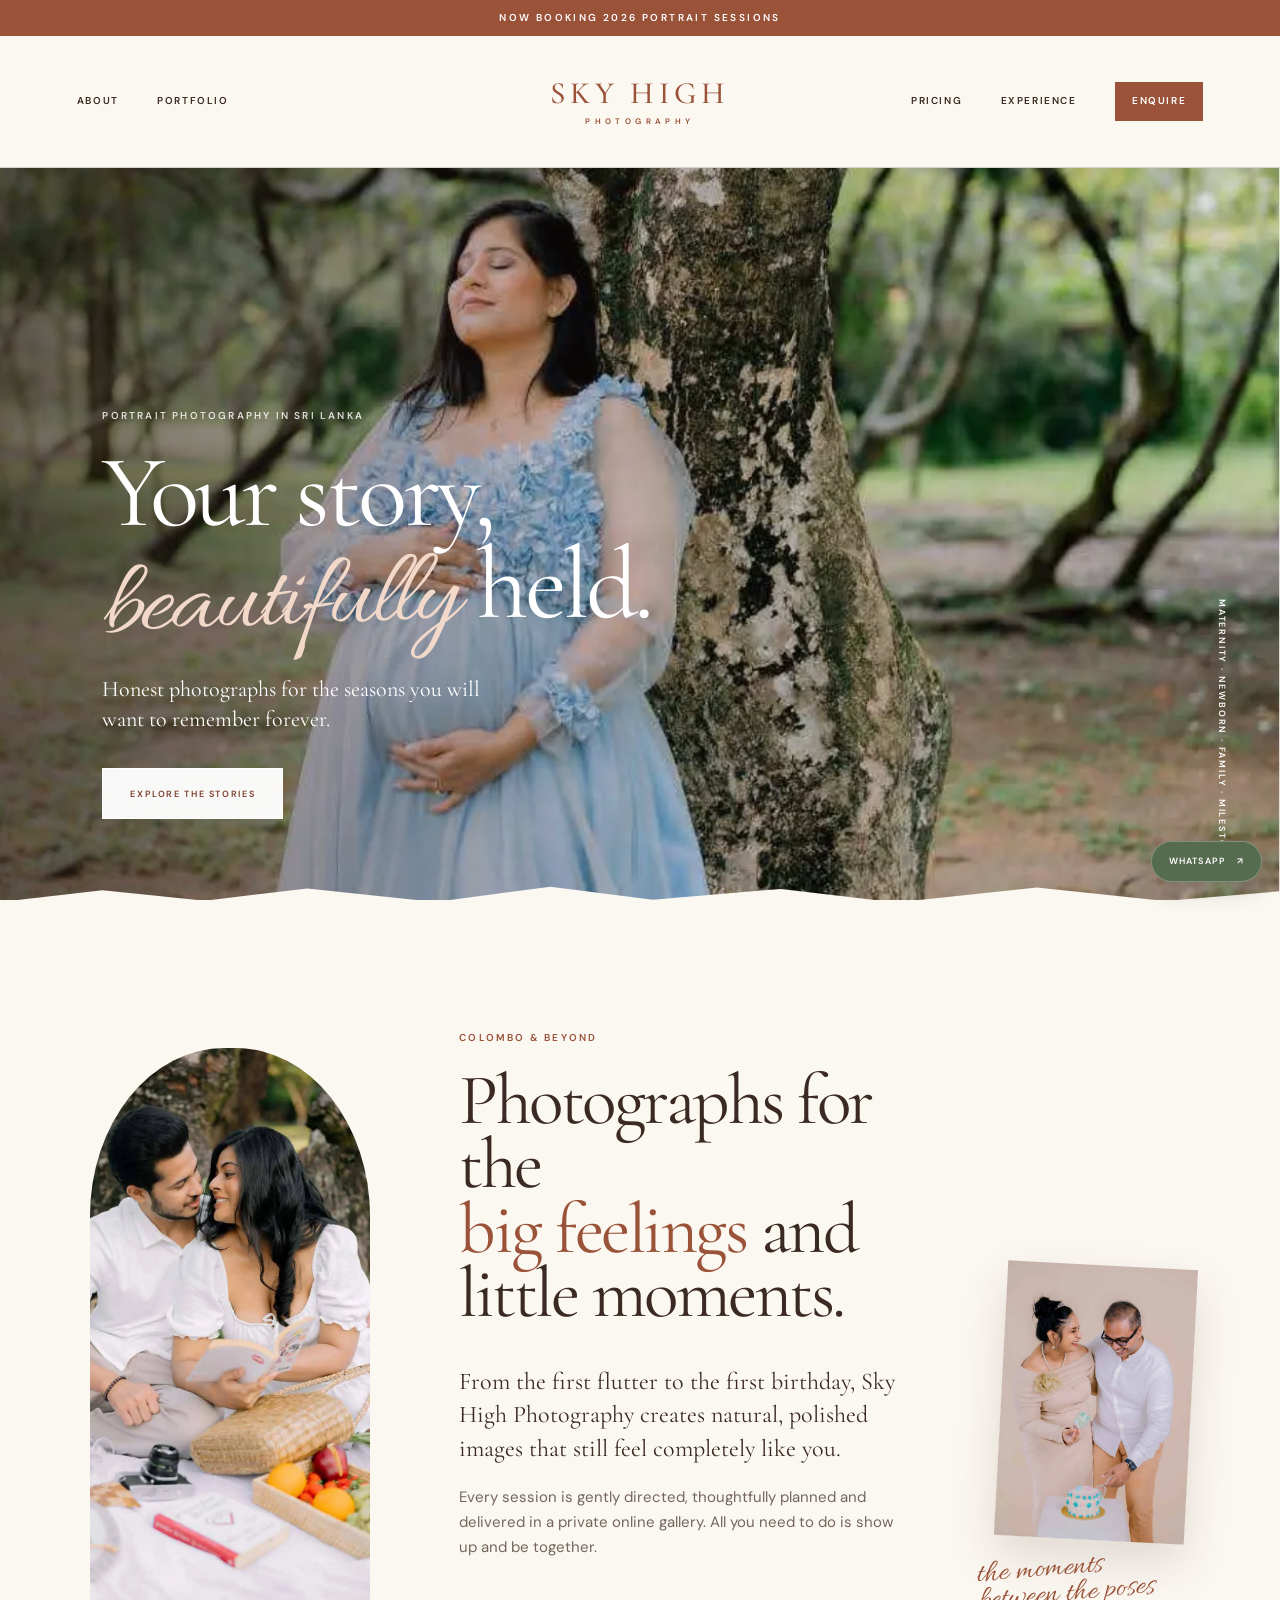
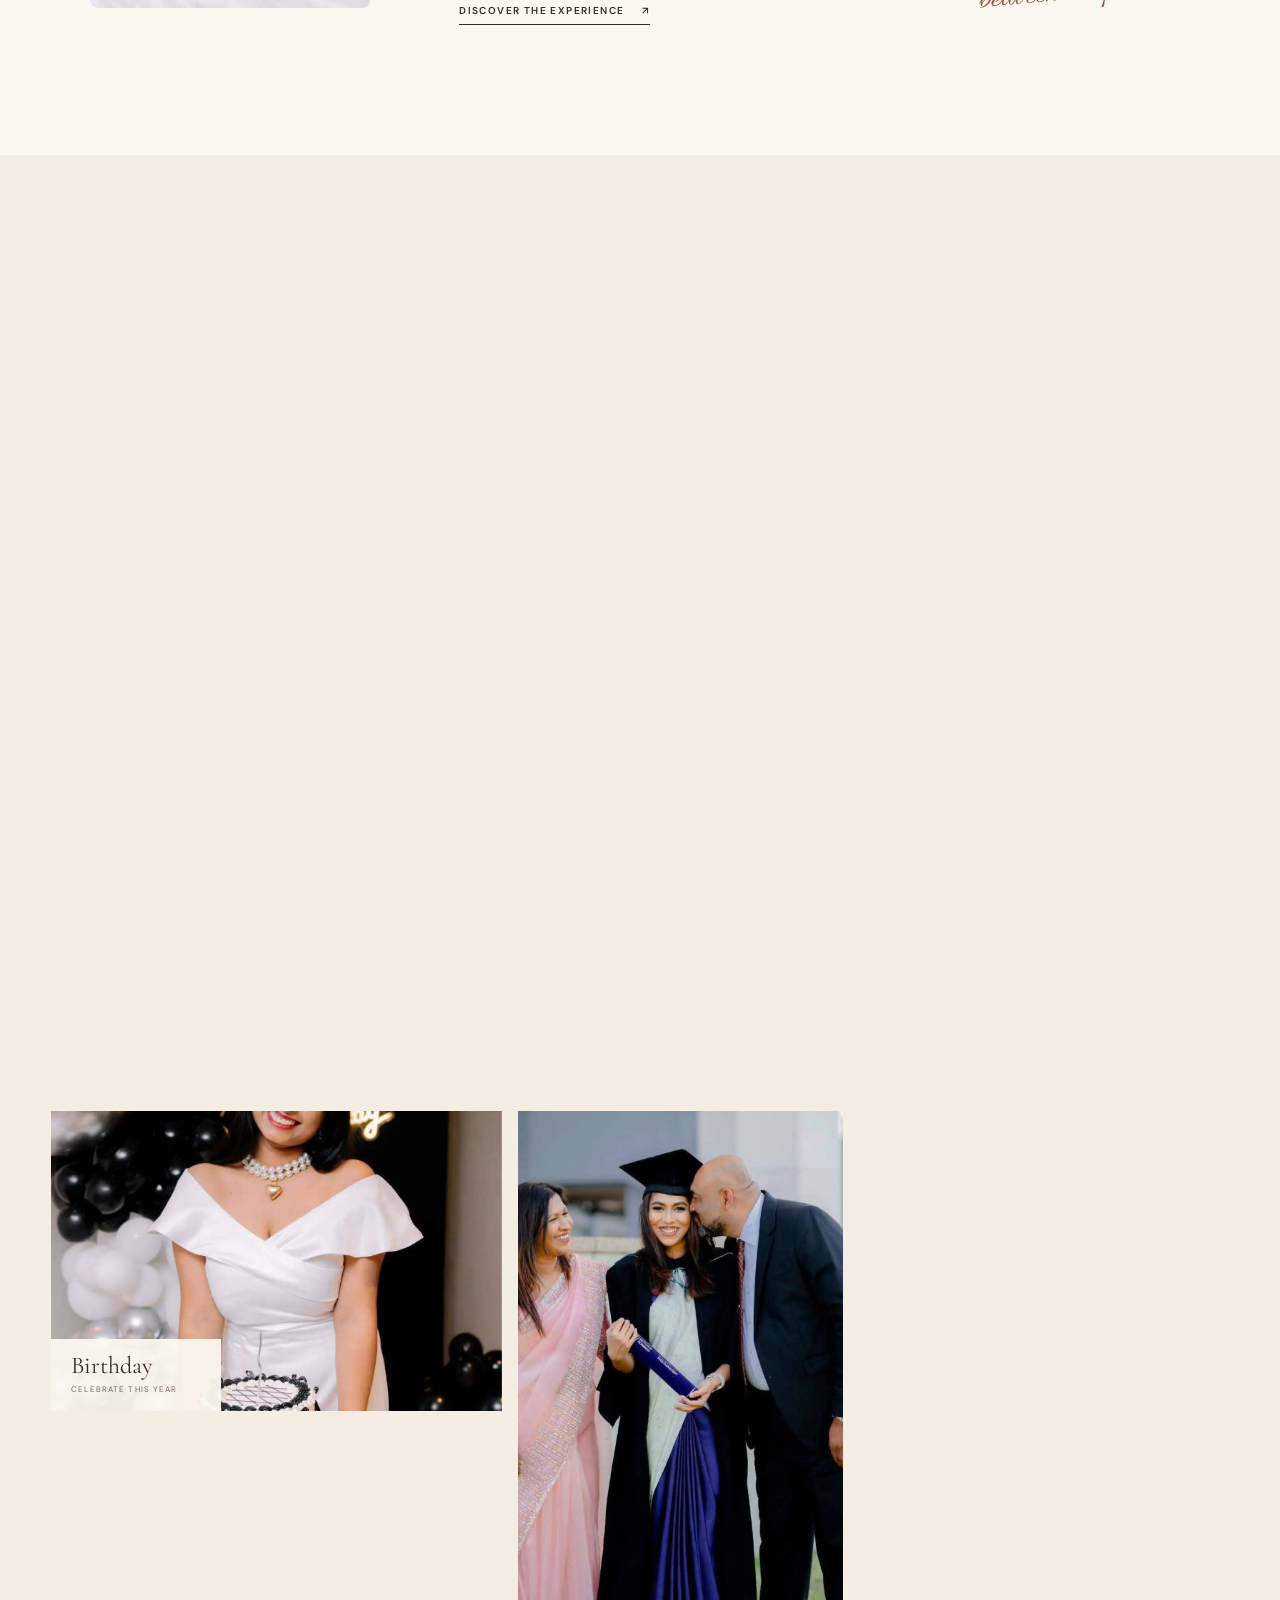
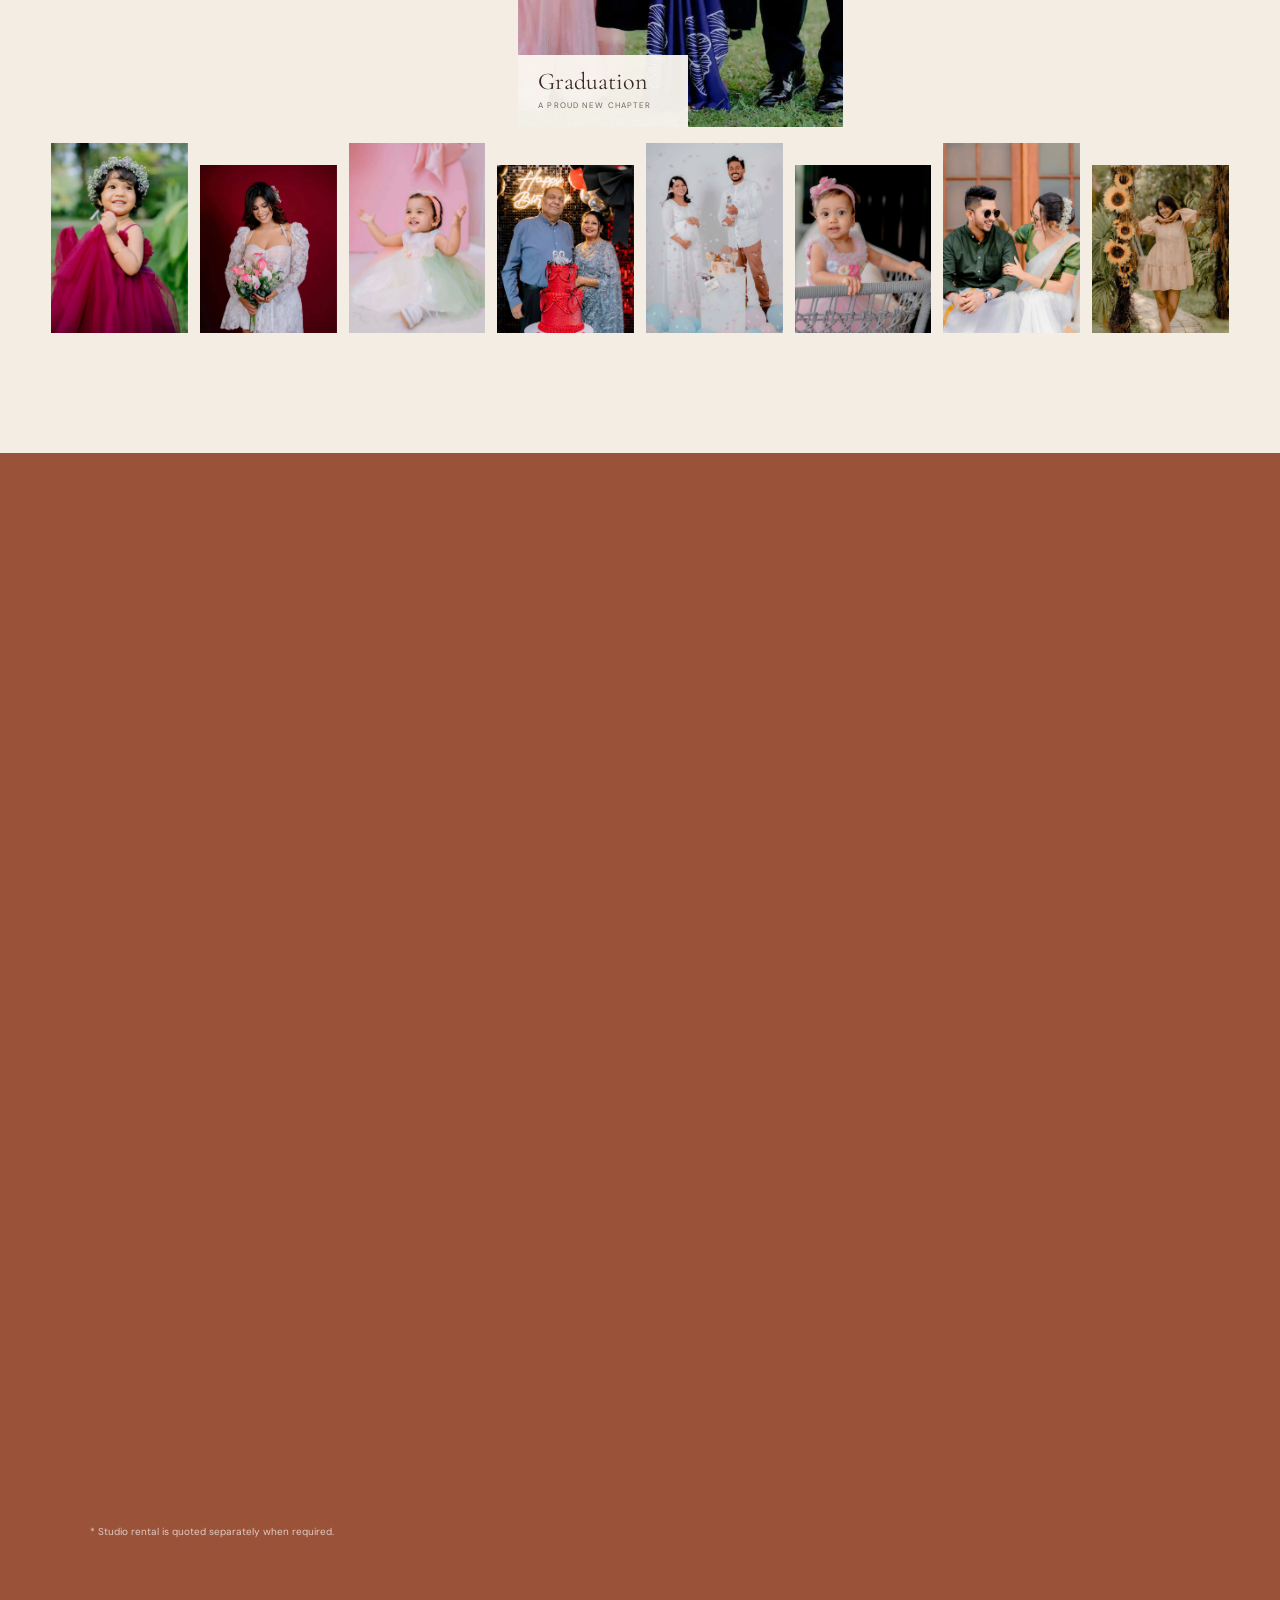
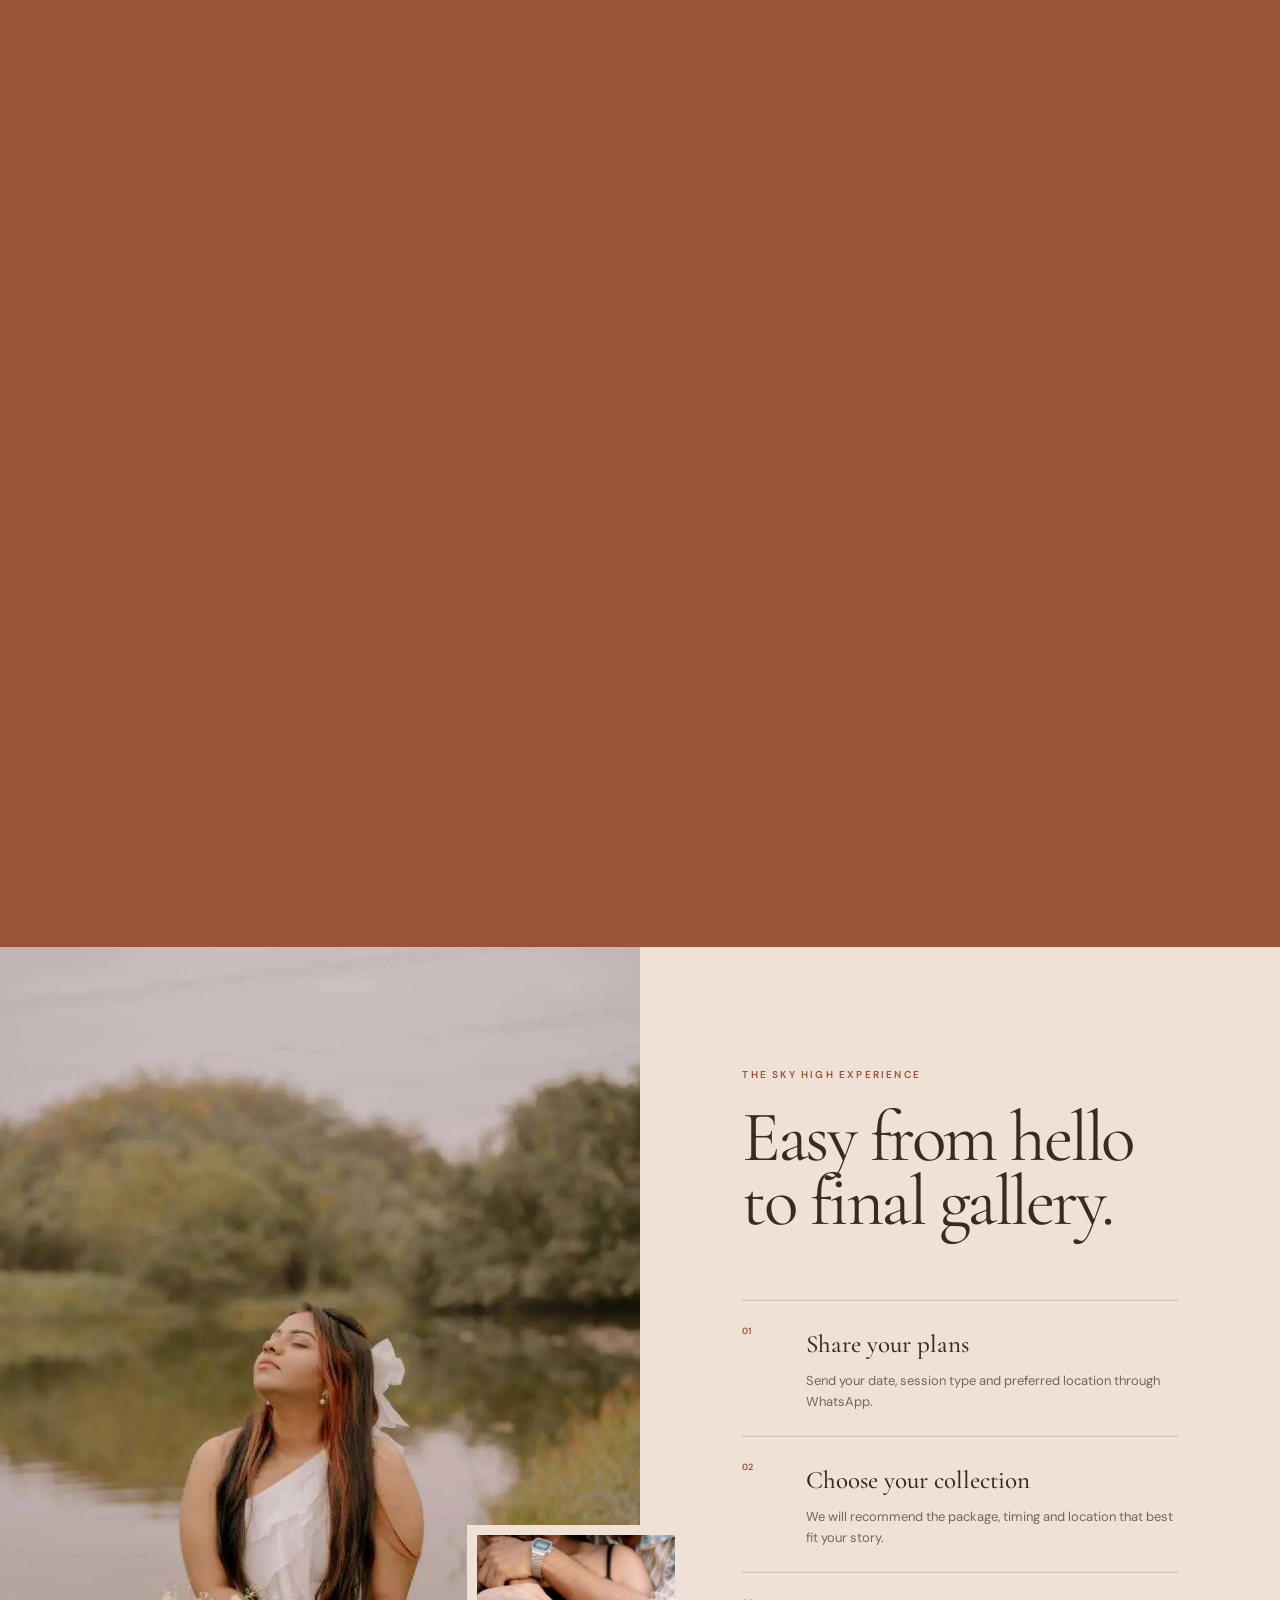
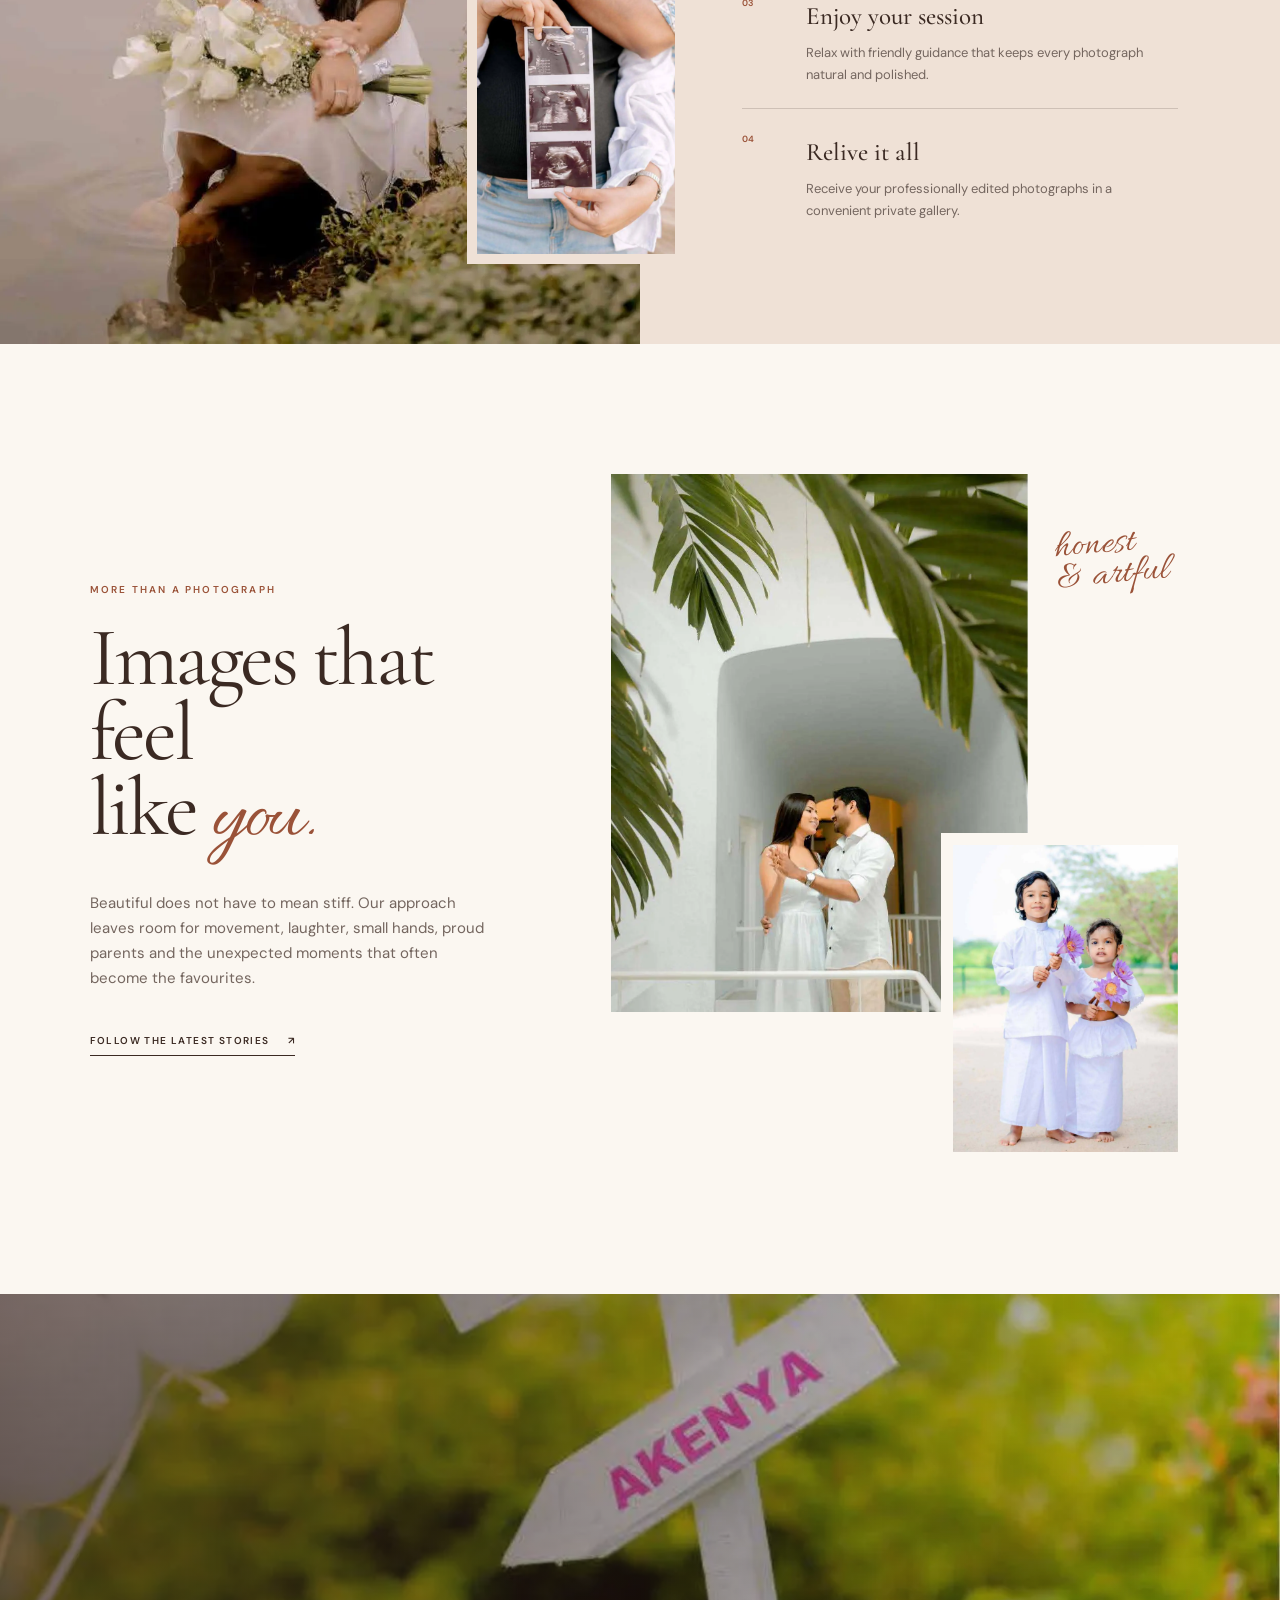
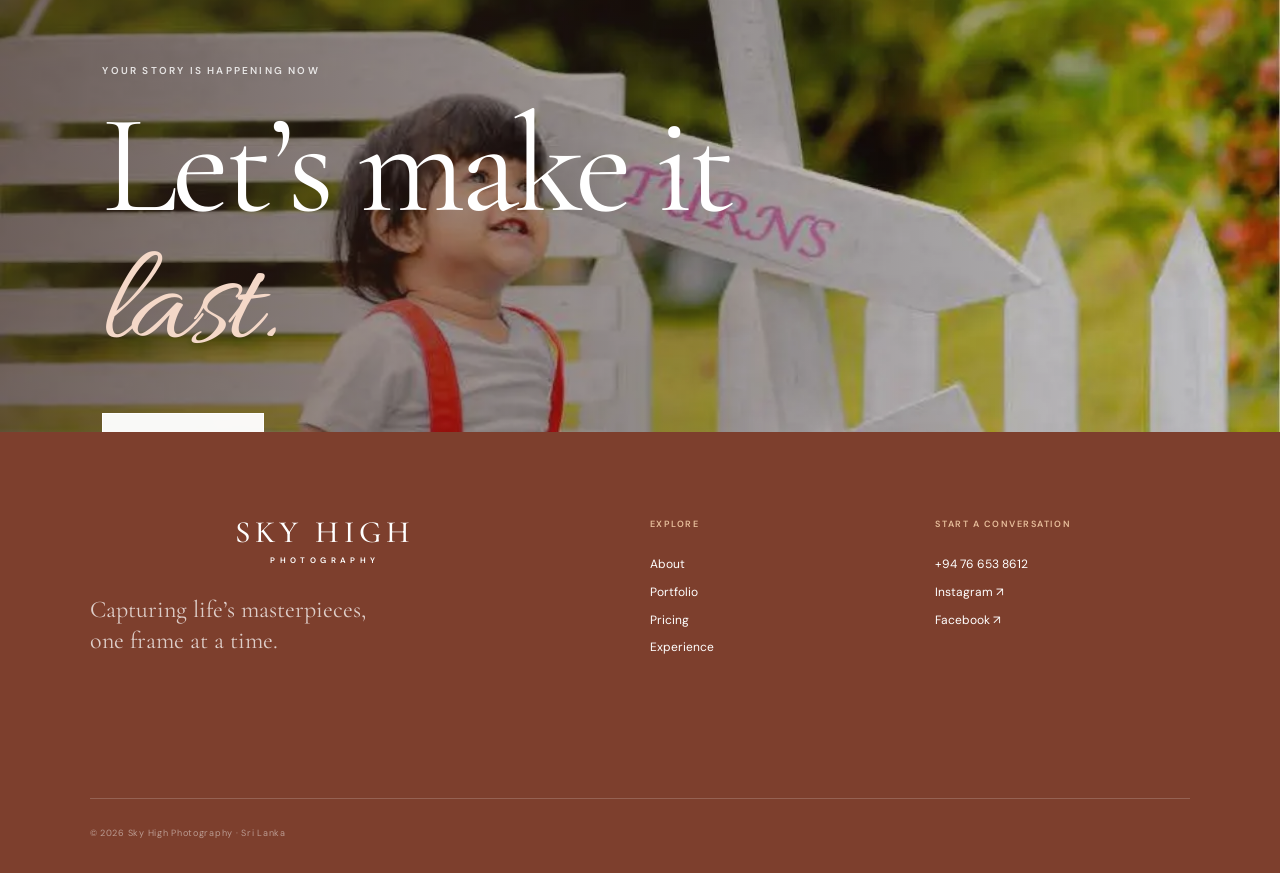
==== index.html @ 54e89e48 "Redesign site with clean photography and clear pricing" ====
<!doctype html>
<html lang="en">
<head>
  <meta charset="UTF-8">
  <meta name="viewport" content="width=device-width, initial-scale=1.0">
  <meta name="description" content="Sky High Photography creates warm maternity, newborn, baby, family, birthday and graduation photographs across Sri Lanka.">
  <meta name="theme-color" content="#9a5238">
  <title>Sky High Photography | Sri Lanka Portrait Photographer</title>
  <link rel="preconnect" href="https://fonts.googleapis.com">
  <link rel="preconnect" href="https://fonts.gstatic.com" crossorigin>
  <link href="https://fonts.googleapis.com/css2?family=Allura&family=Cormorant+Garamond:ital,wght@0,400;0,500;0,600;1,400&family=DM+Sans:wght@400;500;600&display=swap" rel="stylesheet">
  <link rel="stylesheet" href="styles.css">
</head>
<body>
  <a class="skip-link" href="#main">Skip to content</a>
  <div class="announcement">Now booking 2026 portrait sessions</div>

  <header class="site-header" data-header>
    <nav class="nav-group nav-left" aria-label="Primary navigation">
      <a href="#about">About</a>
      <a href="#portfolio">Portfolio</a>
    </nav>
    <a class="brand" href="#top" aria-label="Sky High Photography home">
      <span>SKY HIGH</span>
      <small>PHOTOGRAPHY</small>
    </a>
    <nav class="nav-group nav-right" aria-label="Secondary navigation">
      <a href="#pricing">Pricing</a>
      <a href="#experience">Experience</a>
      <a class="nav-enquire" href="https://wa.me/94766538612?text=Hi%20Sky%20High%20Photography%2C%20I%27d%20like%20to%20check%20your%20availability." target="_blank" rel="noopener">Enquire</a>
    </nav>
    <button class="menu-toggle" type="button" aria-expanded="false" aria-controls="mobile-menu" aria-label="Open menu">
      <span></span><span></span>
    </button>
    <nav class="mobile-menu" id="mobile-menu" aria-label="Mobile navigation">
      <a href="#about">About</a>
      <a href="#portfolio">Portfolio</a>
      <a href="#pricing">Pricing</a>
      <a href="#experience">Experience</a>
      <a href="https://wa.me/94766538612?text=Hi%20Sky%20High%20Photography%2C%20I%27d%20like%20to%20check%20your%20availability." target="_blank" rel="noopener">Check availability</a>
    </nav>
  </header>

  <main id="main">
    <section class="hero" id="top">
      <img class="hero-photo" src="assets/photos/photo-50.webp" alt="Expecting couple sharing a quiet outdoor moment" fetchpriority="high">
      <div class="hero-shade"></div>
      <div class="hero-copy reveal">
        <p class="eyebrow light">Portrait photography in Sri Lanka</p>
        <h1>Your story,<br><em>beautifully</em> held.</h1>
        <p>Honest photographs for the seasons you will want to remember forever.</p>
        <a class="button button-light" href="#portfolio">Explore the stories</a>
      </div>
      <p class="hero-note">Maternity · Newborn · Family · Milestones</p>
    </section>

    <section class="welcome section" id="about">
      <div class="welcome-portrait reveal">
        <img src="assets/photos/photo-28.webp" alt="Family enjoying a relaxed outdoor picnic">
      </div>
      <div class="welcome-copy reveal">
        <p class="eyebrow">Colombo & beyond</p>
        <h2>Photographs for the<br><span>big feelings</span> and little moments.</h2>
        <p class="lead">From the first flutter to the first birthday, Sky High Photography creates natural, polished images that still feel completely like you.</p>
        <p>Every session is gently directed, thoughtfully planned and delivered in a private online gallery. All you need to do is show up and be together.</p>
        <a class="text-link" href="#experience">Discover the experience <span>↗</span></a>
      </div>
      <div class="welcome-stack reveal" aria-hidden="true">
        <img src="assets/photos/photo-45.webp" alt="">
        <span>the moments<br>between the poses</span>
      </div>
    </section>

    <section class="portfolio" id="portfolio">
      <div class="portfolio-heading section reveal">
        <div>
          <p class="eyebrow">Recent stories</p>
          <h2>Made of real life.</h2>
        </div>
        <p>Warm light, true connection and all the details you never want to forget. A glimpse into the stories we are trusted to preserve.</p>
      </div>

      <div class="story-grid">
        <figure class="story story-tall reveal">
          <img src="assets/photos/photo-02.webp" alt="Elegant outdoor maternity portrait" loading="lazy">
          <figcaption><span>Maternity</span><small>New beginnings</small></figcaption>
        </figure>
        <figure class="story reveal">
          <img src="assets/photos/photo-37.webp" alt="Newborn baby resting peacefully" loading="lazy">
          <figcaption><span>Newborn</span><small>The tiniest details</small></figcaption>
        </figure>
        <div class="story-quote reveal">
          <p>“The days are long,<br>but the years are short.”</p>
          <span>Hold on to this chapter</span>
        </div>
        <figure class="story story-wide reveal">
          <img src="assets/photos/photo-31.webp" alt="Parents playing with their child outdoors" loading="lazy">
          <figcaption><span>Family</span><small>Love in motion</small></figcaption>
        </figure>
        <figure class="story reveal">
          <img src="assets/photos/photo-06.webp" alt="Birthday portrait with an elegant cake" loading="lazy">
          <figcaption><span>Birthday</span><small>Celebrate this year</small></figcaption>
        </figure>
        <figure class="story story-tall reveal">
          <img src="assets/photos/photo-29.webp" alt="Graduate celebrating with her parents" loading="lazy">
          <figcaption><span>Graduation</span><small>A proud new chapter</small></figcaption>
        </figure>
      </div>

      <div class="filmstrip" aria-label="More photographs">
        <img src="assets/photos/photo-01.webp" alt="Child portrait" loading="lazy">
        <img src="assets/photos/photo-19.webp" alt="Maternity portrait" loading="lazy">
        <img src="assets/photos/photo-24.webp" alt="Baby milestone portrait" loading="lazy">
        <img src="assets/photos/photo-07.webp" alt="Birthday celebration" loading="lazy">
        <img src="assets/photos/photo-47.webp" alt="Expecting mother holding ultrasound photographs" loading="lazy">
        <img src="assets/photos/photo-33.webp" alt="Third birthday portrait" loading="lazy">
        <img src="assets/photos/photo-30.webp" alt="Couple portrait" loading="lazy">
        <img src="assets/photos/photo-16.webp" alt="Child photographed among sunflowers" loading="lazy">
      </div>
    </section>

    <section class="sessions section" id="pricing">
      <div class="sessions-heading reveal">
        <p class="eyebrow light">Sessions & pricing</p>
        <h2>Choose the chapter<br>you’re living now.</h2>
        <p>Simple starting prices make it easy to find the right session. We will confirm the best collection, location and any studio fees before you book.</p>
      </div>

      <div class="session-cards">
        <article class="session-card reveal">
          <img src="assets/photos/photo-49.webp" alt="Outdoor maternity session" loading="lazy">
          <div><p class="card-number">01</p><h3>Maternity</h3><p>Outdoor or indoor portraits celebrating your growing family.</p><dl><div><dt>Outdoor</dt><dd>from LKR 15,000</dd></div><div><dt>Indoor</dt><dd>from LKR 15,000*</dd></div></dl></div>
        </article>
        <article class="session-card reveal">
          <img src="assets/photos/photo-38.webp" alt="Newborn photography session" loading="lazy">
          <div><p class="card-number">02</p><h3>Newborn & Baby</h3><p>Gentle sessions for brand-new arrivals and first-year milestones.</p><dl><div><dt>Outdoor baby</dt><dd>from LKR 15,000</dd></div><div><dt>Indoor newborn</dt><dd>from LKR 20,000*</dd></div></dl></div>
        </article>
        <article class="session-card reveal">
          <img src="assets/photos/photo-28.webp" alt="Family photography session" loading="lazy">
          <div><p class="card-number">03</p><h3>Family & Couple</h3><p>Natural photographs of your people, connection and season together.</p><dl><div><dt>Outdoor</dt><dd>from LKR 15,000</dd></div><div><dt>Indoor</dt><dd>from LKR 25,000*</dd></div></dl></div>
        </article>
        <article class="session-card reveal">
          <img src="assets/photos/photo-09.webp" alt="Birthday milestone celebration" loading="lazy">
          <div><p class="card-number">04</p><h3>Birthday</h3><p>Portrait sessions for children, adults and milestone celebrations.</p><dl><div><dt>Outdoor</dt><dd>from LKR 20,000</dd></div><div><dt>Indoor</dt><dd>from LKR 15,000*</dd></div></dl></div>
        </article>
        <article class="session-card reveal">
          <img src="assets/photos/photo-04.webp" alt="Graduation photography session" loading="lazy">
          <div><p class="card-number">05</p><h3>Graduation</h3><p>Confident portraits that mark the work, pride and achievement.</p><dl><div><dt>Individual</dt><dd>from LKR 10,000</dd></div><div><dt>Couple</dt><dd>from LKR 15,000</dd></div></dl></div>
        </article>
      </div>

      <p class="studio-note">* Studio rental is quoted separately when required.</p>

      <div class="package-area reveal">
        <div class="package-intro">
          <p class="eyebrow">Popular outdoor collections</p>
          <h3>More clarity.<br><em>Less guesswork.</em></h3>
          <p>Maternity, baby and family outdoor sessions can be tailored from these core collections.</p>
        </div>
        <div class="package-list">
          <article class="package">
            <div><span>Bronze</span><strong>LKR 15,000</strong></div>
            <p>1 hour · 1 outfit · 1 location · 50 professionally edited images · digital delivery</p>
          </article>
          <article class="package featured">
            <p class="popular">Most popular</p>
            <div><span>Silver</span><strong>LKR 18,000</strong></div>
            <p>1 hour · 1 outfit · 1 location · 10×15 framed portrait · 50 professionally edited images</p>
          </article>
          <article class="package">
            <div><span>Diamond</span><strong>LKR 25,000</strong></div>
            <p>Up to 3 hours · 2 outfits · 2 locations · 100 professionally edited images · digital delivery</p>
          </article>
          <article class="package">
            <div><span>VIP</span><strong>LKR 30,000</strong></div>
            <p>Up to 3 hours · 2 outfits · 2 locations · 12×18 framed portrait · 100 professionally edited images</p>
          </article>
        </div>
      </div>

      <div class="pricing-action reveal">
        <div><span class="script">Not sure which one?</span><p>Tell us what you are celebrating and we will recommend the best-fit collection.</p></div>
        <a class="button button-gold" href="https://wa.me/94766538612?text=Hi%20Sky%20High%20Photography%2C%20please%20help%20me%20choose%20a%20package." target="_blank" rel="noopener">Help me choose</a>
      </div>
    </section>

    <section class="experience" id="experience">
      <div class="experience-photo reveal">
        <img src="assets/photos/photo-22.webp" alt="Relaxed outdoor portrait session" loading="lazy">
        <img class="experience-small" src="assets/photos/photo-48.webp" alt="Couple holding their ultrasound photograph" loading="lazy">
      </div>
      <div class="experience-copy reveal">
        <p class="eyebrow">The Sky High experience</p>
        <h2>Easy from hello<br>to final gallery.</h2>
        <ol>
          <li><span>01</span><div><h3>Share your plans</h3><p>Send your date, session type and preferred location through WhatsApp.</p></div></li>
          <li><span>02</span><div><h3>Choose your collection</h3><p>We will recommend the package, timing and location that best fit your story.</p></div></li>
          <li><span>03</span><div><h3>Enjoy your session</h3><p>Relax with friendly guidance that keeps every photograph natural and polished.</p></div></li>
          <li><span>04</span><div><h3>Relive it all</h3><p>Receive your professionally edited photographs in a convenient private gallery.</p></div></li>
        </ol>
      </div>
    </section>

    <section class="promise section">
      <div class="promise-copy reveal">
        <p class="eyebrow">More than a photograph</p>
        <h2>Images that feel<br>like <em>you.</em></h2>
        <p>Beautiful does not have to mean stiff. Our approach leaves room for movement, laughter, small hands, proud parents and the unexpected moments that often become the favourites.</p>
        <a class="text-link" href="https://www.instagram.com/sky_high_photography/" target="_blank" rel="noopener">Follow the latest stories <span>↗</span></a>
      </div>
      <div class="promise-collage reveal">
        <img class="promise-main" src="assets/photos/photo-25.webp" alt="Couple enjoying a relaxed portrait moment" loading="lazy">
        <img class="promise-overlap" src="assets/photos/photo-36.webp" alt="Baby first birthday portrait" loading="lazy">
        <span>honest<br>& artful</span>
      </div>
    </section>

    <section class="final-cta">
      <img src="assets/photos/photo-52.webp" alt="Child celebrating an outdoor milestone" loading="lazy">
      <div class="final-shade"></div>
      <div class="final-copy reveal">
        <p class="eyebrow light">Your story is happening now</p>
        <h2>Let’s make it<br><em>last.</em></h2>
        <a class="button button-light" href="https://wa.me/94766538612?text=Hi%20Sky%20High%20Photography%2C%20I%27d%20like%20to%20check%20your%20availability." target="_blank" rel="noopener">Check your date</a>
      </div>
    </section>
  </main>

  <footer>
    <div class="footer-brand">
      <a class="brand brand-light" href="#top"><span>SKY HIGH</span><small>PHOTOGRAPHY</small></a>
      <p>Capturing life’s masterpieces,<br>one frame at a time.</p>
    </div>
    <div class="footer-nav">
      <p>Explore</p>
      <a href="#about">About</a><a href="#portfolio">Portfolio</a><a href="#pricing">Pricing</a><a href="#experience">Experience</a>
    </div>
    <div class="footer-contact">
      <p>Start a conversation</p>
      <a href="tel:+94766538612">+94 76 653 8612</a>
      <a href="https://www.instagram.com/sky_high_photography/" target="_blank" rel="noopener">Instagram ↗</a>
      <a href="https://www.facebook.com/skyhighphotographycolombo/" target="_blank" rel="noopener">Facebook ↗</a>
    </div>
    <small>© 2026 Sky High Photography · Sri Lanka</small>
  </footer>

  <a class="whatsapp-float" href="https://wa.me/94766538612?text=Hi%20Sky%20High%20Photography%2C%20I%27d%20like%20to%20check%20your%20availability." target="_blank" rel="noopener" aria-label="Chat with Sky High Photography on WhatsApp">WhatsApp <span>↗</span></a>
  <script src="script.js"></script>
</body>
</html>
---- styles.css ----
:root {
  --terracotta: #9a5238;
  --terracotta-deep: #7d3f2d;
  --clay: #b7775f;
  --gold: #ba8617;
  --ink: #3b2a23;
  --muted: #74665f;
  --ivory: #fbf7f1;
  --paper: #f4ede4;
  --blush: #efe1d6;
  --line: rgba(59, 42, 35, .18);
  --serif: "Cormorant Garamond", Georgia, serif;
  --script: "Allura", cursive;
  --sans: "DM Sans", Arial, sans-serif;
}

* { box-sizing: border-box; }
html { scroll-behavior: smooth; scroll-padding-top: 120px; }
body { margin: 0; background: var(--ivory); color: var(--ink); font-family: var(--sans); font-size: 15px; line-height: 1.65; }
body.menu-open { overflow: hidden; }
img { display: block; width: 100%; }
a { color: inherit; text-decoration: none; }
button { color: inherit; font: inherit; }
.skip-link { position: fixed; z-index: 200; top: 10px; left: 10px; transform: translateY(-150%); background: white; padding: 10px 16px; }
.skip-link:focus { transform: none; }
.announcement { height: 36px; display: flex; align-items: center; justify-content: center; background: var(--terracotta); color: white; font-size: 10px; font-weight: 600; letter-spacing: .24em; text-transform: uppercase; }

.site-header { position: sticky; z-index: 80; top: 0; height: 132px; padding: 0 6vw; display: grid; grid-template-columns: 1fr auto 1fr; align-items: center; background: rgba(251, 247, 241, .98); border-bottom: 1px solid var(--line); transition: height .3s ease, box-shadow .3s ease; }
.site-header.sticky { height: 82px; box-shadow: 0 8px 35px rgba(79, 52, 42, .08); }
.nav-group { display: flex; align-items: center; gap: clamp(20px, 3vw, 46px); font-size: 10px; font-weight: 600; letter-spacing: .16em; text-transform: uppercase; }
.nav-right { justify-content: flex-end; }
.nav-group a:not(.nav-enquire) { position: relative; padding: 12px 0; }
.nav-group a:not(.nav-enquire)::after { content: ""; position: absolute; left: 0; bottom: 6px; width: 0; height: 1px; background: var(--terracotta); transition: width .3s ease; }
.nav-group a:hover::after { width: 100%; }
.nav-enquire { padding: 11px 17px; color: white; background: var(--terracotta); }
.brand { width: max-content; text-align: center; line-height: 1; color: var(--terracotta); }
.brand span { display: block; font-family: var(--serif); font-size: 31px; font-weight: 500; letter-spacing: .16em; }
.brand small { display: block; margin-top: 8px; font-size: 8px; font-weight: 600; letter-spacing: .55em; }
.site-header.sticky .brand span { font-size: 25px; }
.menu-toggle, .mobile-menu { display: none; }

.hero { position: relative; height: min(780px, calc(100vh - 168px)); min-height: 620px; overflow: hidden; color: white; }
.hero-photo { width: 100%; height: 100%; object-fit: cover; object-position: center 43%; }
.hero-shade { position: absolute; inset: 0; background: linear-gradient(90deg, rgba(41, 24, 18, .62) 0%, rgba(41, 24, 18, .12) 54%, rgba(41, 24, 18, .08) 100%); }
.hero-copy { position: absolute; z-index: 2; left: 8vw; bottom: 11%; width: min(630px, 80vw); }
.eyebrow { margin: 0 0 22px; color: var(--terracotta); font-size: 10px; font-weight: 600; letter-spacing: .22em; text-transform: uppercase; }
.eyebrow.light { color: rgba(255,255,255,.82); }
.hero h1, .welcome h2, .portfolio h2, .sessions h2, .experience h2, .promise h2, .final-cta h2 { margin: 0; font-family: var(--serif); font-weight: 400; line-height: .9; letter-spacing: -.035em; }
.hero h1 { font-size: clamp(72px, 8vw, 132px); }
.hero h1 em { display: inline-block; color: #f1d8c9; font-family: var(--script); font-size: 1.05em; font-style: normal; font-weight: 400; transform: translateY(.06em) rotate(-2deg); }
.hero-copy > p:not(.eyebrow) { width: min(420px, 100%); margin: 28px 0 34px; font-family: var(--serif); font-size: 22px; line-height: 1.35; }
.hero-note { position: absolute; z-index: 2; right: 4vw; bottom: 4%; margin: 0; font-size: 9px; font-weight: 600; letter-spacing: .2em; text-transform: uppercase; writing-mode: vertical-rl; }
.button { display: inline-flex; align-items: center; justify-content: center; min-height: 51px; padding: 0 27px; border: 1px solid currentColor; font-size: 9px; font-weight: 600; letter-spacing: .18em; text-transform: uppercase; transition: background .25s, color .25s, transform .25s; }
.button:hover { transform: translateY(-2px); }
.button-light { background: rgba(255,255,255,.96); color: var(--terracotta-deep); border-color: white; }
.button-light:hover { background: transparent; color: white; }
.button-gold { border-color: var(--gold); background: var(--gold); color: white; }

.section { padding: 130px 7vw; }
.welcome { position: relative; display: grid; grid-template-columns: .62fr 1fr .42fr; gap: 7vw; align-items: center; background: var(--ivory); }
.welcome::before { content: ""; position: absolute; z-index: 1; top: -25px; left: 0; width: 100%; height: 45px; background: var(--ivory); clip-path: polygon(0 60%, 8% 34%, 16% 57%, 24% 30%, 34% 60%, 43% 26%, 51% 55%, 61% 31%, 70% 61%, 81% 28%, 91% 58%, 100% 36%, 100% 100%, 0 100%); }
.welcome-portrait { height: 560px; overflow: hidden; border-radius: 48% 48% 8px 8px / 30% 30% 8px 8px; }
.welcome-portrait img { height: 100%; object-fit: cover; }
.welcome-copy { max-width: 680px; }
.welcome h2 { font-size: clamp(55px, 5.6vw, 94px); }
.welcome h2 span { color: var(--terracotta); }
.welcome-copy .lead { margin: 38px 0 20px; font-family: var(--serif); font-size: 24px; line-height: 1.4; }
.welcome-copy > p:not(.eyebrow):not(.lead) { max-width: 570px; color: var(--muted); }
.text-link { display: inline-flex; gap: 18px; margin-top: 28px; padding-bottom: 5px; border-bottom: 1px solid; font-size: 10px; font-weight: 600; letter-spacing: .14em; text-transform: uppercase; }
.welcome-stack { position: relative; align-self: end; margin-bottom: 20px; }
.welcome-stack img { height: 275px; object-fit: cover; transform: rotate(3deg); box-shadow: 0 20px 45px rgba(82, 54, 43, .15); }
.welcome-stack span { display: block; margin: 14px 0 0 -24px; color: var(--terracotta); font-family: var(--script); font-size: 32px; line-height: .8; transform: rotate(-5deg); }

.portfolio { padding-bottom: 120px; background: var(--paper); }
.portfolio-heading { display: grid; grid-template-columns: 1fr .55fr; gap: 8vw; align-items: end; padding-bottom: 75px; }
.portfolio-heading h2 { font-size: clamp(65px, 7vw, 112px); }
.portfolio-heading > p { max-width: 470px; margin: 0; color: var(--muted); }
.story-grid { padding: 0 4vw; display: grid; grid-template-columns: 1fr .72fr .82fr; grid-auto-rows: 300px; gap: 16px; }
.story { position: relative; margin: 0; overflow: hidden; background: #d8c7bb; }
.story-tall { grid-row: span 2; }
.story-wide { grid-column: span 2; }
.story img { height: 100%; object-fit: cover; transition: transform .8s cubic-bezier(.2,.7,.2,1); }
.story:hover img { transform: scale(1.035); }
.story figcaption { position: absolute; left: 0; bottom: 0; min-width: 170px; padding: 15px 20px; background: rgba(251,247,241,.95); }
.story figcaption span, .story figcaption small { display: block; }
.story figcaption span { font-family: var(--serif); font-size: 24px; line-height: 1; }
.story figcaption small { margin-top: 5px; color: var(--muted); font-size: 8px; letter-spacing: .14em; text-transform: uppercase; }
.story-quote { padding: 38px; display: flex; flex-direction: column; justify-content: flex-end; background: var(--terracotta); color: white; }
.story-quote p { margin: 0; font-family: var(--serif); font-size: clamp(27px, 2.8vw, 45px); line-height: 1.05; }
.story-quote span { margin-top: 22px; font-size: 8px; font-weight: 600; letter-spacing: .18em; text-transform: uppercase; }
.filmstrip { margin-top: 16px; padding: 0 4vw; display: grid; grid-template-columns: repeat(8, 1fr); gap: 12px; overflow: hidden; }
.filmstrip img { height: 190px; object-fit: cover; }
.filmstrip img:nth-child(even) { transform: translateY(22px); }

.sessions { padding-top: 140px; background: var(--terracotta); color: white; }
.sessions-heading { display: grid; grid-template-columns: 1fr .55fr; gap: 8vw; align-items: end; margin-bottom: 70px; }
.sessions-heading .eyebrow { grid-column: 1 / -1; margin-bottom: -20px; }
.sessions h2 { font-size: clamp(60px, 6.5vw, 108px); }
.sessions-heading > p:last-child { max-width: 480px; margin: 0 0 8px; color: rgba(255,255,255,.72); }
.session-cards { display: grid; grid-template-columns: repeat(5, 1fr); gap: 12px; }
.session-card { overflow: hidden; background: var(--ivory); color: var(--ink); }
.session-card > img { height: 245px; object-fit: cover; }
.session-card > div { padding: 27px 24px 25px; }
.card-number { margin: 0 0 25px; color: var(--terracotta); font-size: 9px; font-weight: 600; letter-spacing: .16em; }
.session-card h3 { margin: 0; font-family: var(--serif); font-size: 31px; font-weight: 500; line-height: 1; }
.session-card > div > p:not(.card-number) { min-height: 68px; color: var(--muted); font-size: 12px; line-height: 1.5; }
.session-card dl { margin: 22px 0 0; border-top: 1px solid var(--line); }
.session-card dl div { display: flex; justify-content: space-between; gap: 10px; padding: 10px 0; border-bottom: 1px solid var(--line); font-size: 10px; }
.session-card dt { color: var(--muted); }
.session-card dd { margin: 0; font-weight: 600; white-space: nowrap; }
.studio-note { margin: 15px 0 0; color: rgba(255,255,255,.7); font-size: 10px; }
.package-area { margin-top: 95px; padding: 65px; display: grid; grid-template-columns: .58fr 1fr; gap: 7vw; background: var(--ivory); color: var(--ink); }
.package-intro h3 { margin: 0; font-family: var(--serif); font-size: clamp(48px, 4.4vw, 76px); font-weight: 400; line-height: .92; }
.package-intro h3 em { color: var(--terracotta); font-family: var(--script); font-size: 1.12em; font-style: normal; }
.package-intro > p:last-child { max-width: 360px; color: var(--muted); }
.package-list { border-top: 1px solid var(--line); }
.package { position: relative; padding: 21px 0; border-bottom: 1px solid var(--line); }
.package > div { display: flex; justify-content: space-between; gap: 25px; align-items: baseline; }
.package span { font-family: var(--serif); font-size: 26px; }
.package strong { color: var(--terracotta); font-size: 11px; letter-spacing: .08em; text-transform: uppercase; }
.package > p:not(.popular) { margin: 7px 0 0; color: var(--muted); font-size: 11px; }
.package .popular { position: absolute; right: 0; top: -12px; margin: 0; padding: 3px 8px; background: var(--gold); color: white; font-size: 7px; font-weight: 600; letter-spacing: .13em; text-transform: uppercase; }
.pricing-action { margin-top: 40px; padding: 45px 5vw; display: flex; align-items: center; justify-content: space-between; gap: 50px; border: 1px solid rgba(255,255,255,.26); }
.pricing-action .script { display: block; font-family: var(--script); font-size: 42px; line-height: 1; }
.pricing-action p { margin: 8px 0 0; color: rgba(255,255,255,.72); }

.experience { min-height: 900px; display: grid; grid-template-columns: 1fr 1fr; background: var(--blush); }
.experience-photo { position: relative; min-height: 800px; }
.experience-photo > img:first-child { width: 100%; height: 100%; object-fit: cover; }
.experience-small { position: absolute; right: -7%; bottom: 8%; width: 34%; height: 34%; object-fit: cover; border: 10px solid var(--blush); }
.experience-copy { padding: 120px 8vw 100px; }
.experience h2 { font-size: clamp(58px, 5.6vw, 96px); }
.experience ol { margin: 65px 0 0; padding: 0; list-style: none; }
.experience li { display: grid; grid-template-columns: 46px 1fr; gap: 18px; padding: 23px 0; border-top: 1px solid var(--line); }
.experience li > span { color: var(--terracotta); font-size: 9px; font-weight: 600; }
.experience li h3 { margin: 0 0 5px; font-family: var(--serif); font-size: 25px; font-weight: 500; }
.experience li p { max-width: 440px; margin: 0; color: var(--muted); font-size: 13px; }

.promise { display: grid; grid-template-columns: .7fr 1fr; gap: 9vw; align-items: center; }
.promise-copy { max-width: 540px; }
.promise h2 { font-size: clamp(64px, 6.5vw, 108px); }
.promise h2 em { color: var(--terracotta); font-family: var(--script); font-style: normal; }
.promise-copy > p:not(.eyebrow) { margin-top: 35px; color: var(--muted); }
.promise-collage { position: relative; min-height: 690px; }
.promise-main { position: absolute; left: 0; top: 0; width: 72%; height: 78%; object-fit: cover; }
.promise-overlap { position: absolute; right: 0; bottom: 0; width: 43%; height: 48%; object-fit: cover; border: 12px solid var(--ivory); }
.promise-collage span { position: absolute; right: 4%; top: 8%; color: var(--terracotta); font-family: var(--script); font-size: 39px; line-height: .8; transform: rotate(-5deg); }

.final-cta { position: relative; height: 82vh; min-height: 620px; color: white; overflow: hidden; }
.final-cta > img { width: 100%; height: 100%; object-fit: cover; object-position: center 40%; }
.final-shade { position: absolute; inset: 0; background: linear-gradient(90deg, rgba(54,32,23,.67), rgba(54,32,23,.12)); }
.final-copy { position: absolute; left: 8vw; top: 50%; transform: translateY(-50%); }
.final-copy.in-view { transform: translateY(-50%); }
.final-cta h2 { font-size: clamp(92px, 11vw, 180px); }
.final-cta h2 em { color: #f4d8c8; font-family: var(--script); font-style: normal; }
.final-cta .button { margin-top: 38px; }

footer { padding: 85px 7vw 32px; display: grid; grid-template-columns: 1.2fr .5fr .65fr; gap: 7vw; background: var(--terracotta-deep); color: white; }
.brand-light { color: white; }
.footer-brand > p { margin: 30px 0 0; color: rgba(255,255,255,.74); font-family: var(--serif); font-size: 24px; line-height: 1.3; }
.footer-nav, .footer-contact { display: flex; flex-direction: column; gap: 8px; font-size: 12px; }
.footer-nav p, .footer-contact p { margin: 0 0 15px; color: #e6bd9a; font-size: 9px; font-weight: 600; letter-spacing: .17em; text-transform: uppercase; }
footer > small { grid-column: 1 / -1; margin-top: 50px; padding-top: 27px; border-top: 1px solid rgba(255,255,255,.18); color: rgba(255,255,255,.48); font-size: 9px; letter-spacing: .08em; }
.whatsapp-float { position: fixed; z-index: 70; right: 18px; bottom: 18px; padding: 12px 17px; border: 1px solid rgba(255,255,255,.25); border-radius: 99px; background: #566c4e; color: white; box-shadow: 0 8px 25px rgba(0,0,0,.18); font-size: 9px; font-weight: 600; letter-spacing: .12em; text-transform: uppercase; }
.whatsapp-float span { margin-left: 8px; }

.reveal { opacity: 0; transform: translateY(25px); transition: opacity .8s ease, transform .8s ease; }
.reveal.in-view { opacity: 1; transform: none; }

@media (max-width: 1180px) {
  .site-header { padding: 0 4vw; }
  .nav-group { gap: 20px; }
  .session-cards { grid-template-columns: repeat(3, 1fr); }
}

@media (max-width: 900px) {
  html { scroll-padding-top: 85px; }
  .announcement { height: 32px; font-size: 8px; }
  .site-header, .site-header.sticky { height: 82px; padding: 0 20px; grid-template-columns: 1fr auto; }
  .nav-group { display: none; }
  .brand { text-align: left; }
  .brand span, .site-header.sticky .brand span { font-size: 23px; }
  .brand small { margin-top: 5px; font-size: 6px; }
  .menu-toggle { display: block; position: relative; z-index: 2; width: 42px; height: 42px; padding: 9px; border: 0; background: transparent; }
  .menu-toggle span { display: block; width: 24px; height: 1px; margin: 7px 0; background: var(--ink); transition: transform .25s; }
  .menu-toggle[aria-expanded="true"] span:first-child { transform: translateY(4px) rotate(45deg); }
  .menu-toggle[aria-expanded="true"] span:last-child { transform: translateY(-4px) rotate(-45deg); }
  .mobile-menu { position: fixed; inset: 82px 0 0; padding: 45px 7vw; flex-direction: column; gap: 6px; background: var(--ivory); }
  .mobile-menu.open { display: flex; }
  .mobile-menu a { padding: 13px 0; border-bottom: 1px solid var(--line); font-family: var(--serif); font-size: 34px; line-height: 1.1; }
  .mobile-menu a:last-child { margin-top: 20px; padding: 16px 20px; background: var(--terracotta); color: white; border: 0; font-family: var(--sans); font-size: 10px; letter-spacing: .14em; text-align: center; text-transform: uppercase; }
  .hero { height: 78vh; min-height: 620px; }
  .hero-copy { left: 7vw; bottom: 9%; }
  .hero h1 { font-size: clamp(65px, 15vw, 100px); }
  .section { padding: 95px 6vw; }
  .welcome { grid-template-columns: .8fr 1fr; gap: 7vw; }
  .welcome-portrait { height: 480px; }
  .welcome-stack { display: none; }
  .portfolio-heading { grid-template-columns: 1fr; }
  .story-grid { grid-template-columns: 1fr 1fr; grid-auto-rows: 260px; }
  .story-wide, .story-quote { grid-column: span 1; }
  .filmstrip { overflow-x: auto; grid-template-columns: repeat(8, 170px); padding-bottom: 25px; }
  .sessions-heading { grid-template-columns: 1fr; }
  .sessions-heading .eyebrow { margin-bottom: 0; }
  .session-cards { grid-template-columns: repeat(2, 1fr); }
  .package-area { padding: 50px 5vw; grid-template-columns: 1fr; }
  .experience { grid-template-columns: 1fr; }
  .experience-photo { min-height: 650px; }
  .experience-small { right: 5%; }
  .experience-copy { padding: 95px 7vw; }
  .promise { grid-template-columns: 1fr 1fr; gap: 6vw; }
  .promise-collage { min-height: 540px; }
}

@media (max-width: 620px) {
  body { font-size: 14px; }
  .announcement { letter-spacing: .18em; }
  .hero { height: calc(100svh - 114px); min-height: 560px; }
  .hero-photo { object-position: 58% center; }
  .hero-shade { background: linear-gradient(0deg, rgba(42,24,18,.68), rgba(42,24,18,.05) 70%); }
  .hero-copy { left: 22px; right: 22px; bottom: 7%; width: auto; }
  .hero h1 { font-size: clamp(60px, 18vw, 82px); }
  .hero-copy > p:not(.eyebrow) { margin: 21px 0 26px; font-size: 18px; }
  .hero-note { display: none; }
  .button { width: 100%; }
  .section { padding: 80px 22px; }
  .welcome { display: flex; flex-direction: column; align-items: stretch; }
  .welcome-portrait { width: 72%; height: 390px; margin-top: -118px; position: relative; z-index: 3; border: 8px solid var(--ivory); }
  .welcome h2 { font-size: 53px; }
  .welcome-copy .lead { margin-top: 27px; font-size: 21px; }
  .text-link { font-size: 9px; }
  .portfolio { padding-bottom: 75px; }
  .portfolio-heading { padding-bottom: 55px; }
  .portfolio-heading h2 { font-size: 62px; }
  .story-grid { display: flex; padding: 0 14px; overflow-x: auto; scroll-snap-type: x mandatory; gap: 10px; }
  .story, .story-tall, .story-wide, .story-quote { flex: 0 0 82vw; height: 520px; scroll-snap-align: center; }
  .story-quote { height: 300px; align-self: flex-end; }
  .filmstrip { margin-top: 10px; padding: 0 14px 22px; grid-template-columns: repeat(8, 145px); }
  .filmstrip img { height: 170px; }
  .filmstrip img:nth-child(even) { transform: none; }
  .sessions { padding-top: 90px; }
  .sessions h2 { font-size: 56px; }
  .session-cards { display: flex; margin-right: -22px; overflow-x: auto; scroll-snap-type: x mandatory; gap: 10px; padding-bottom: 12px; }
  .session-card { flex: 0 0 82vw; scroll-snap-align: start; }
  .session-card > img { height: 280px; }
  .session-card > div > p:not(.card-number) { min-height: 0; }
  .package-area { margin-top: 65px; padding: 40px 22px; }
  .package-intro h3 { font-size: 48px; }
  .package > div { display: block; }
  .package strong { display: block; margin-top: 3px; }
  .pricing-action { padding: 35px 24px; display: block; }
  .pricing-action .script { font-size: 37px; }
  .pricing-action .button { margin-top: 25px; }
  .experience { min-height: 0; }
  .experience-photo { min-height: 520px; }
  .experience-small { width: 38%; height: 35%; border-width: 7px; }
  .experience-copy { padding: 80px 22px; }
  .experience h2 { font-size: 55px; }
  .experience ol { margin-top: 48px; }
  .promise { display: flex; flex-direction: column-reverse; }
  .promise-collage { width: 100%; min-height: 500px; }
  .promise-copy { width: 100%; }
  .promise h2 { font-size: 61px; }
  .final-cta { height: 75vh; min-height: 560px; }
  .final-cta > img { object-position: 58% center; }
  .final-shade { background: linear-gradient(0deg, rgba(54,32,23,.75), rgba(54,32,23,.08)); }
  .final-copy { left: 22px; right: 22px; top: auto; bottom: 8%; transform: none; }
  .final-copy.in-view { transform: none; }
  .final-cta h2 { font-size: 83px; }
  footer { padding: 70px 22px 28px; grid-template-columns: 1fr 1fr; }
  .footer-brand { grid-column: 1 / -1; margin-bottom: 25px; }
  footer > small { margin-top: 30px; }
  .whatsapp-float { right: 10px; bottom: 10px; }
}

@media (prefers-reduced-motion: reduce) {
  html { scroll-behavior: auto; }
  .reveal { opacity: 1; transform: none; transition: none; }
  .story img { transition: none; }
}
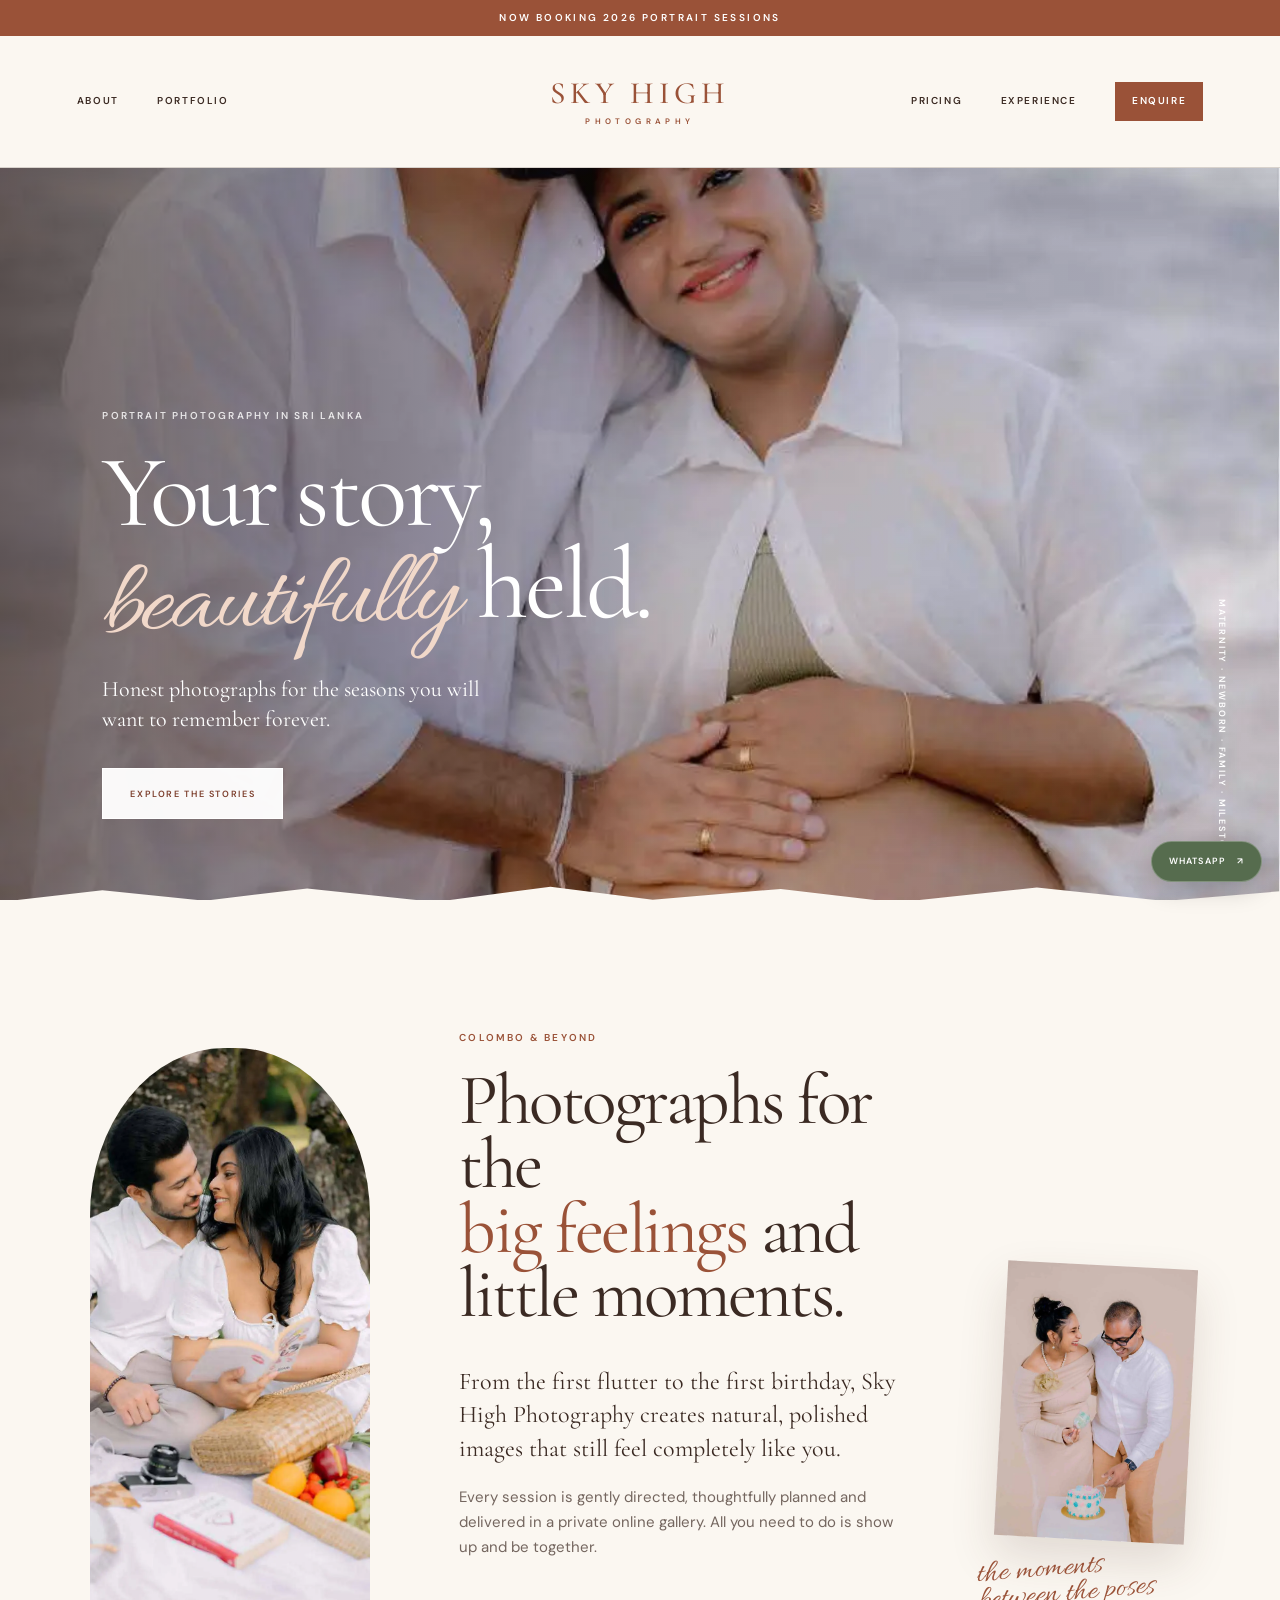
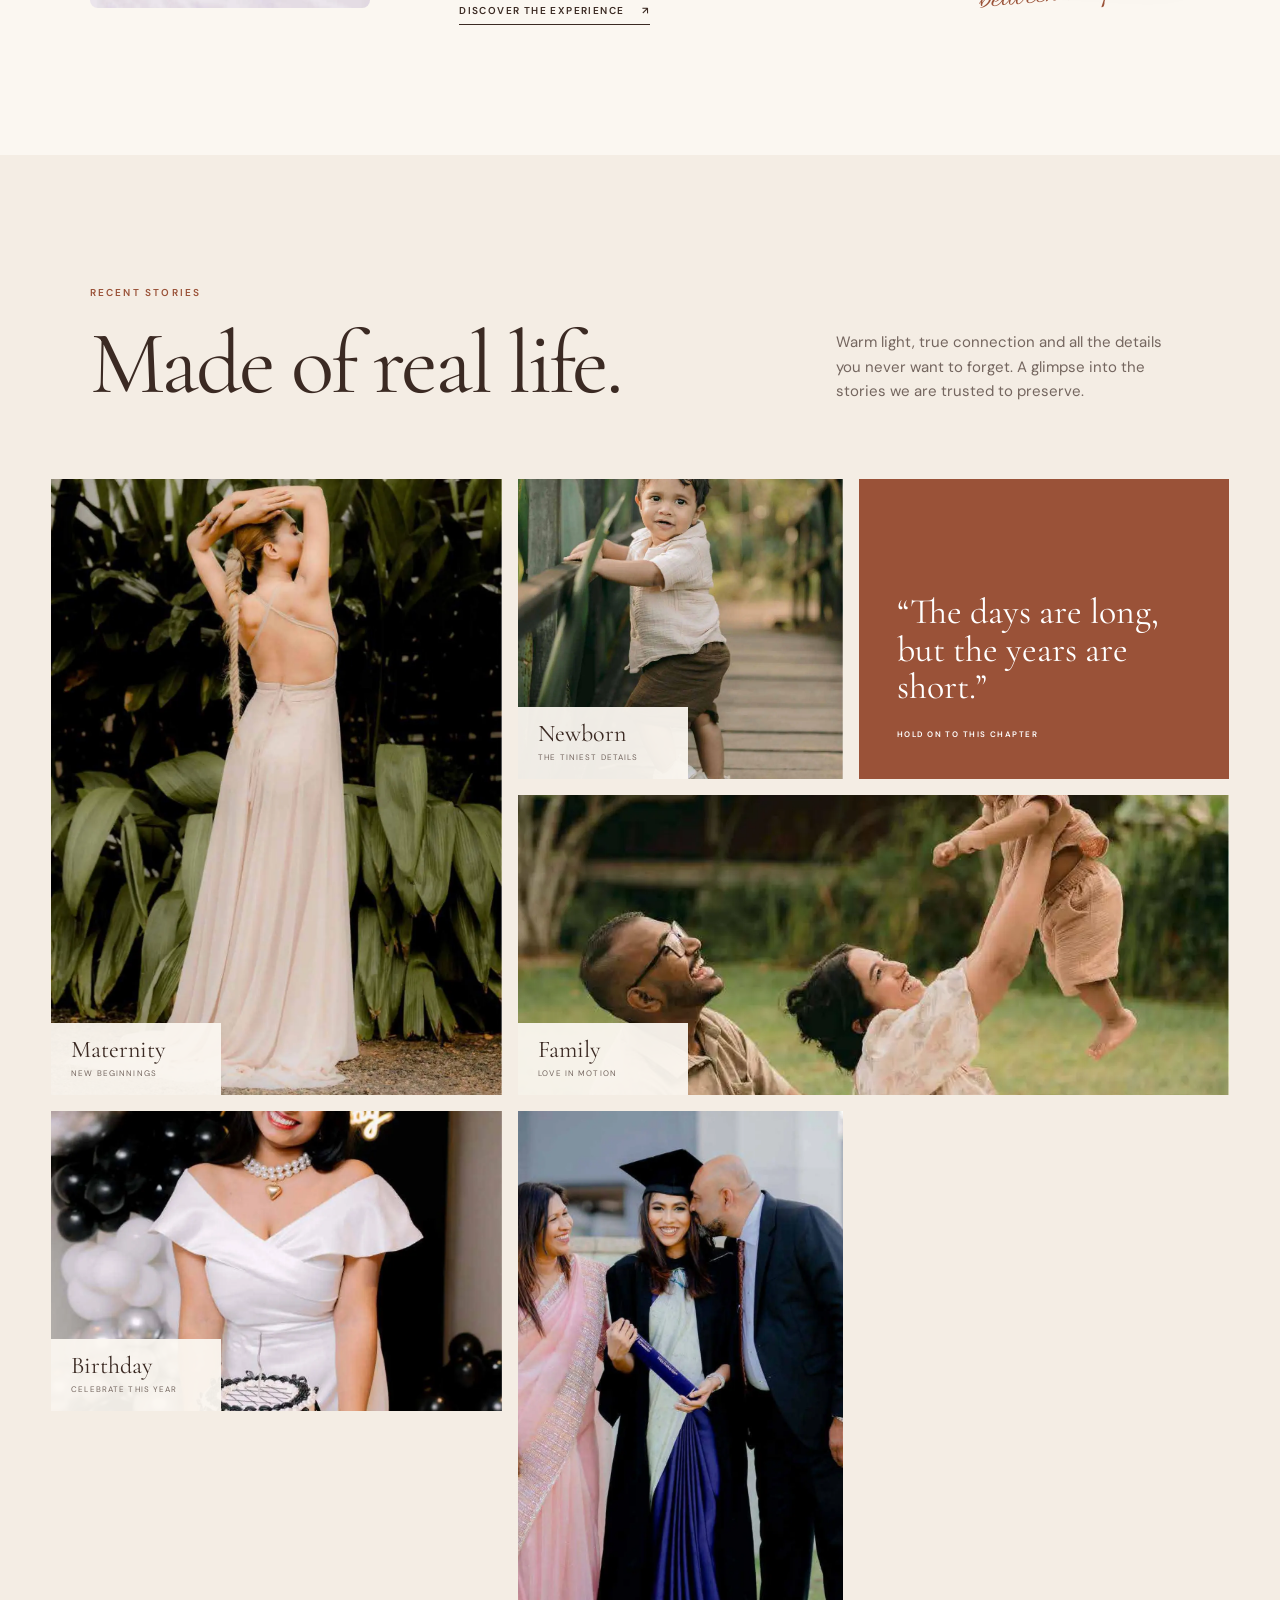
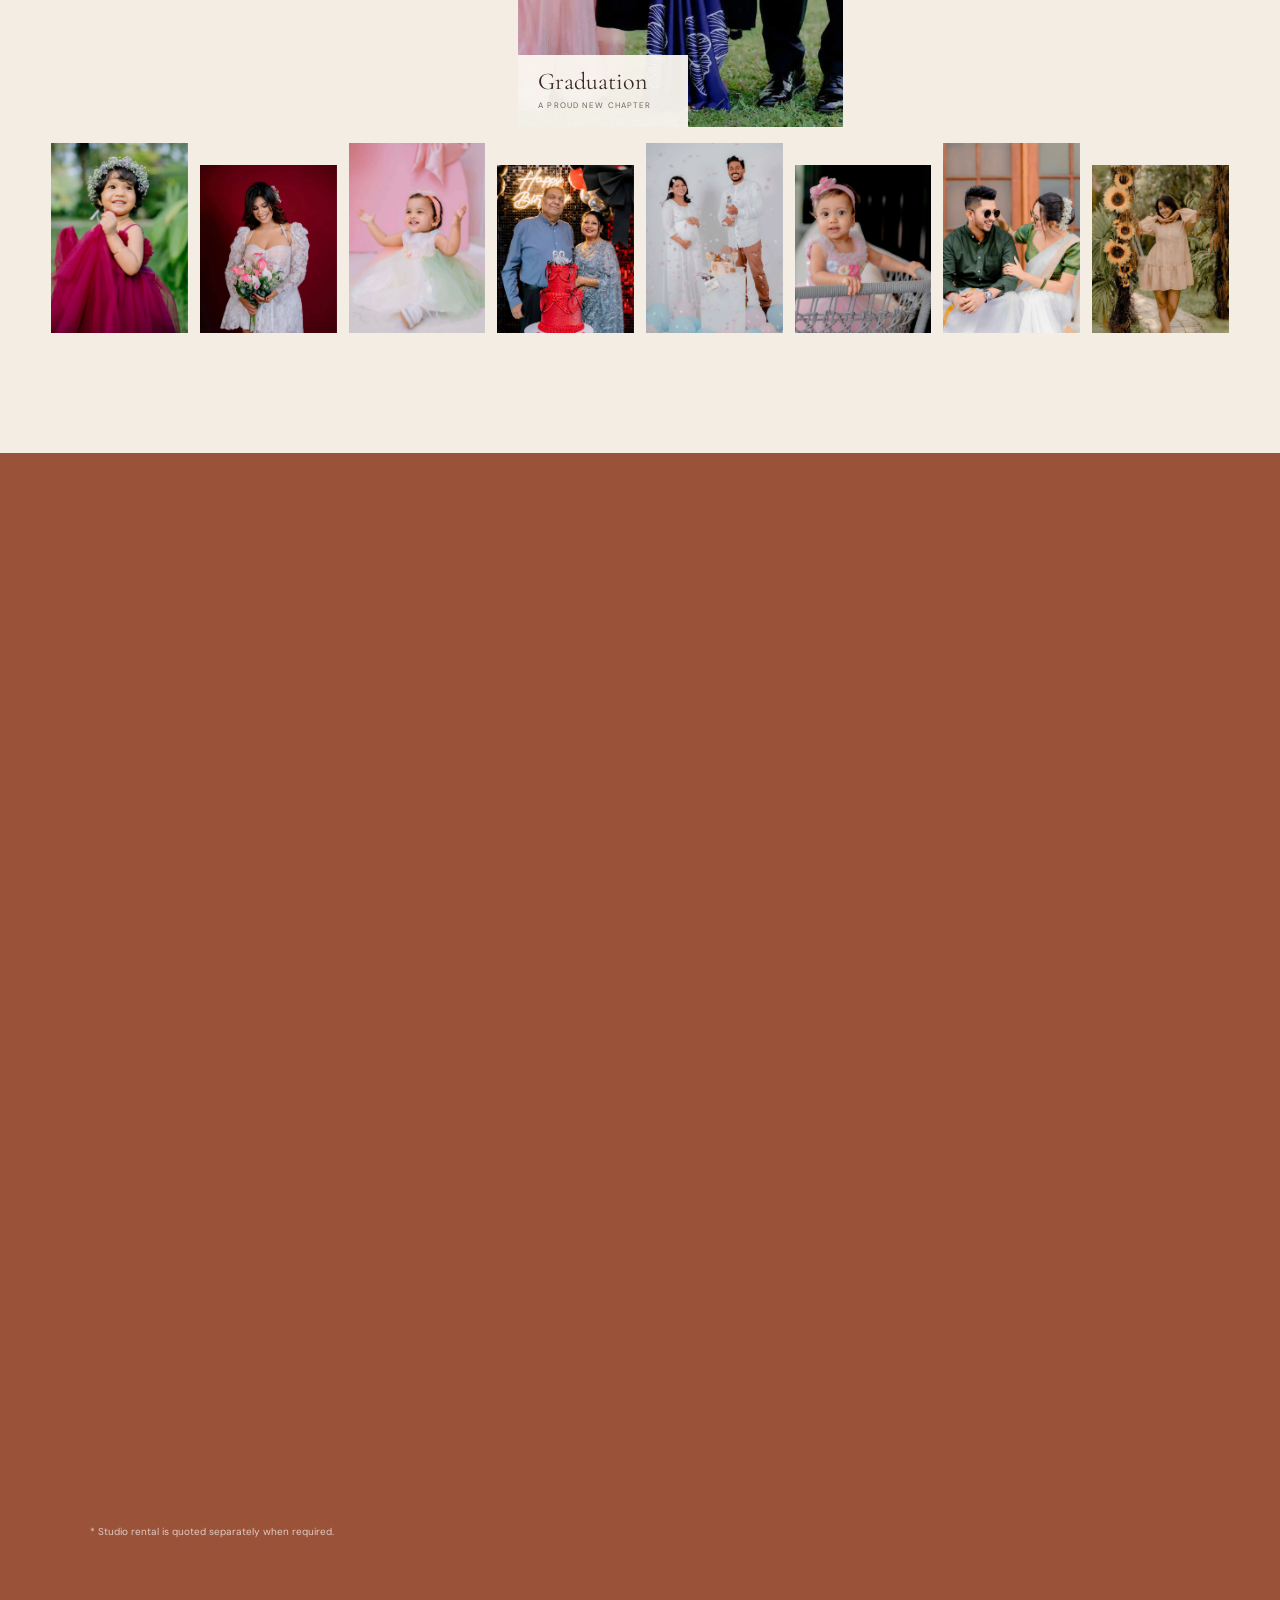
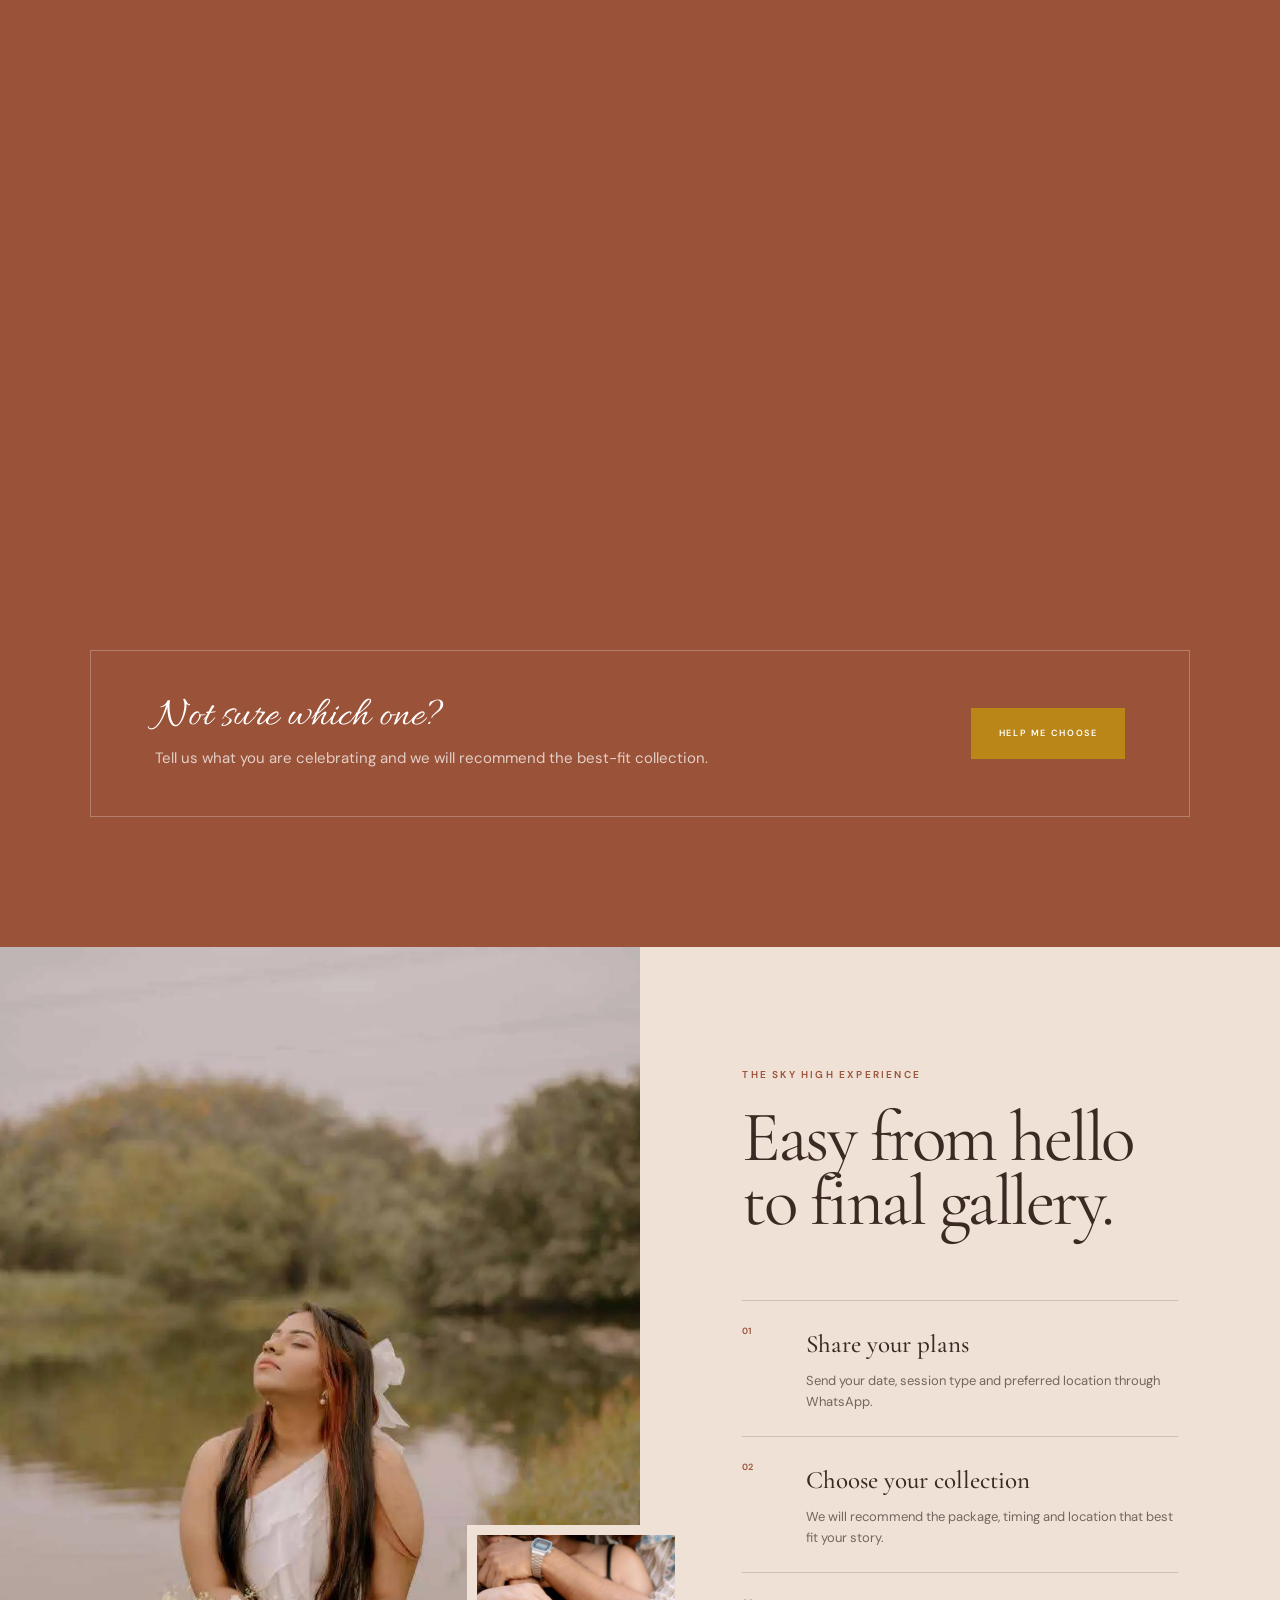
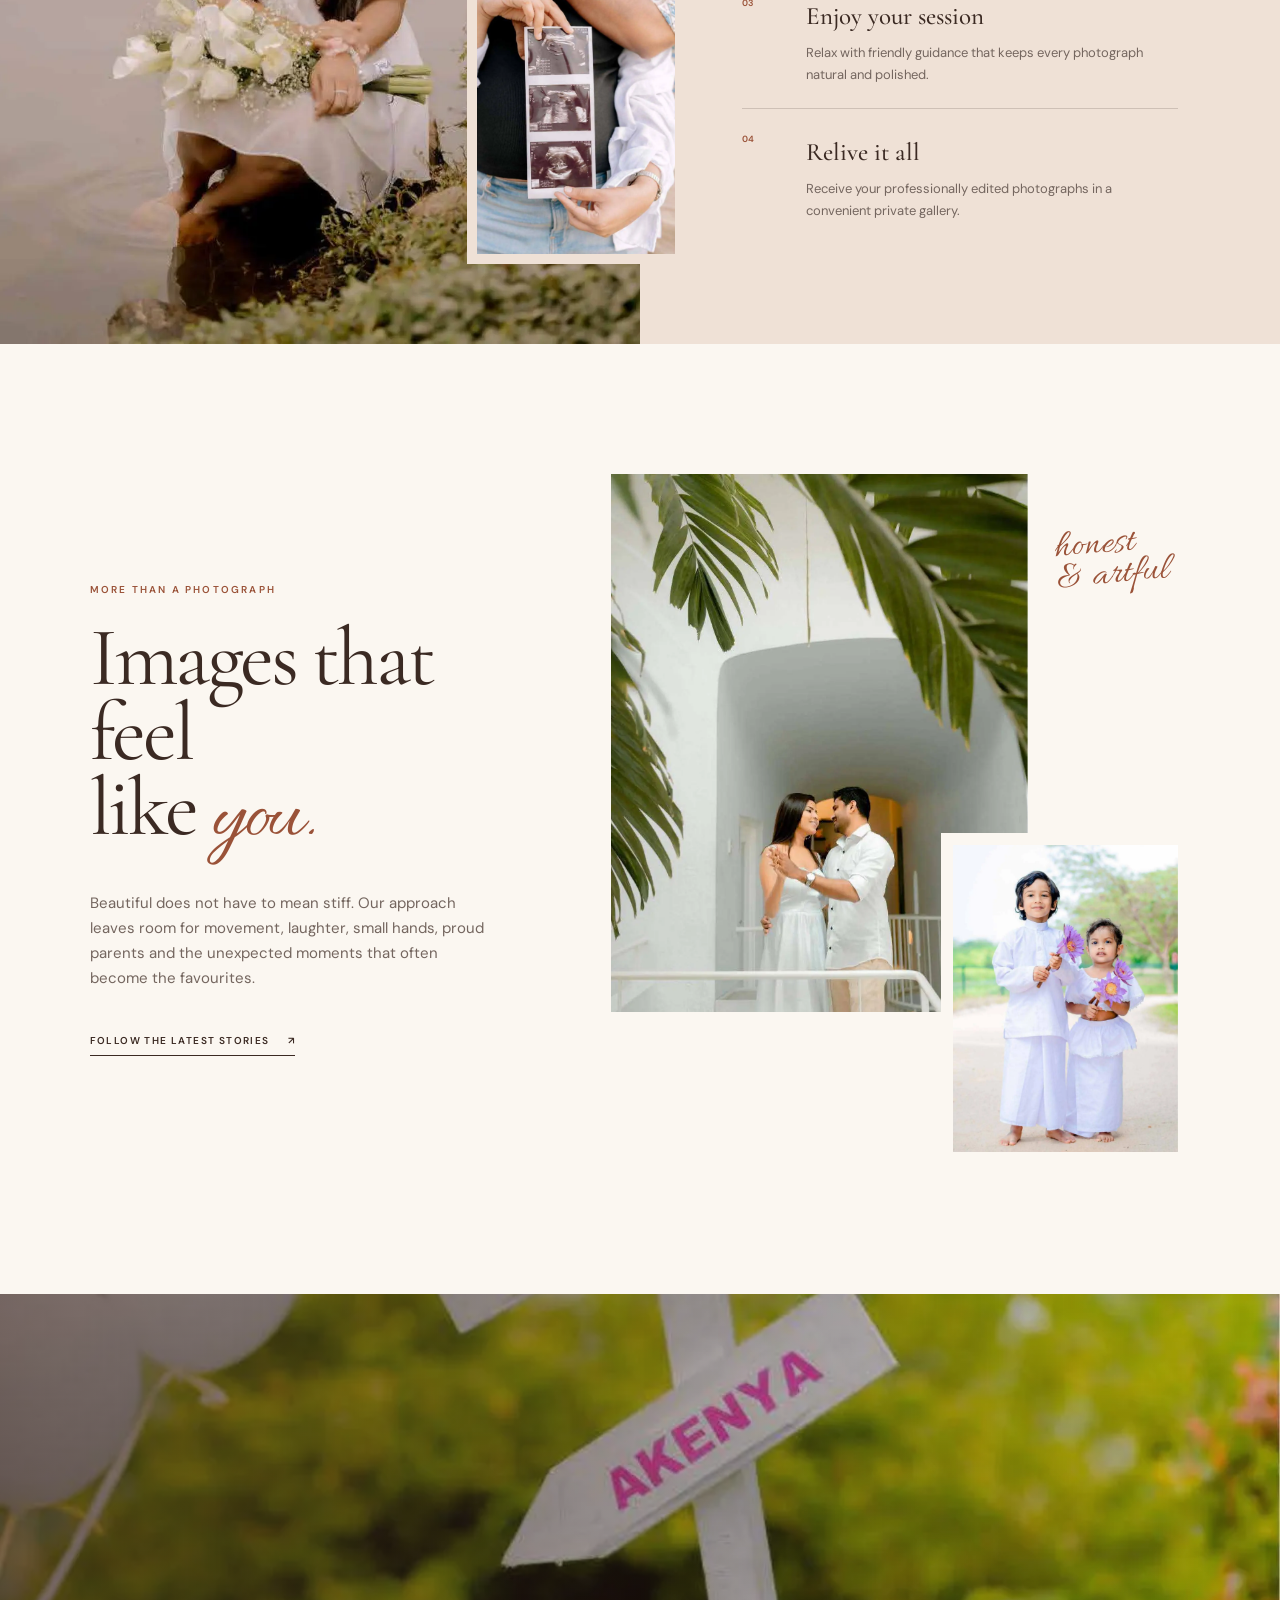
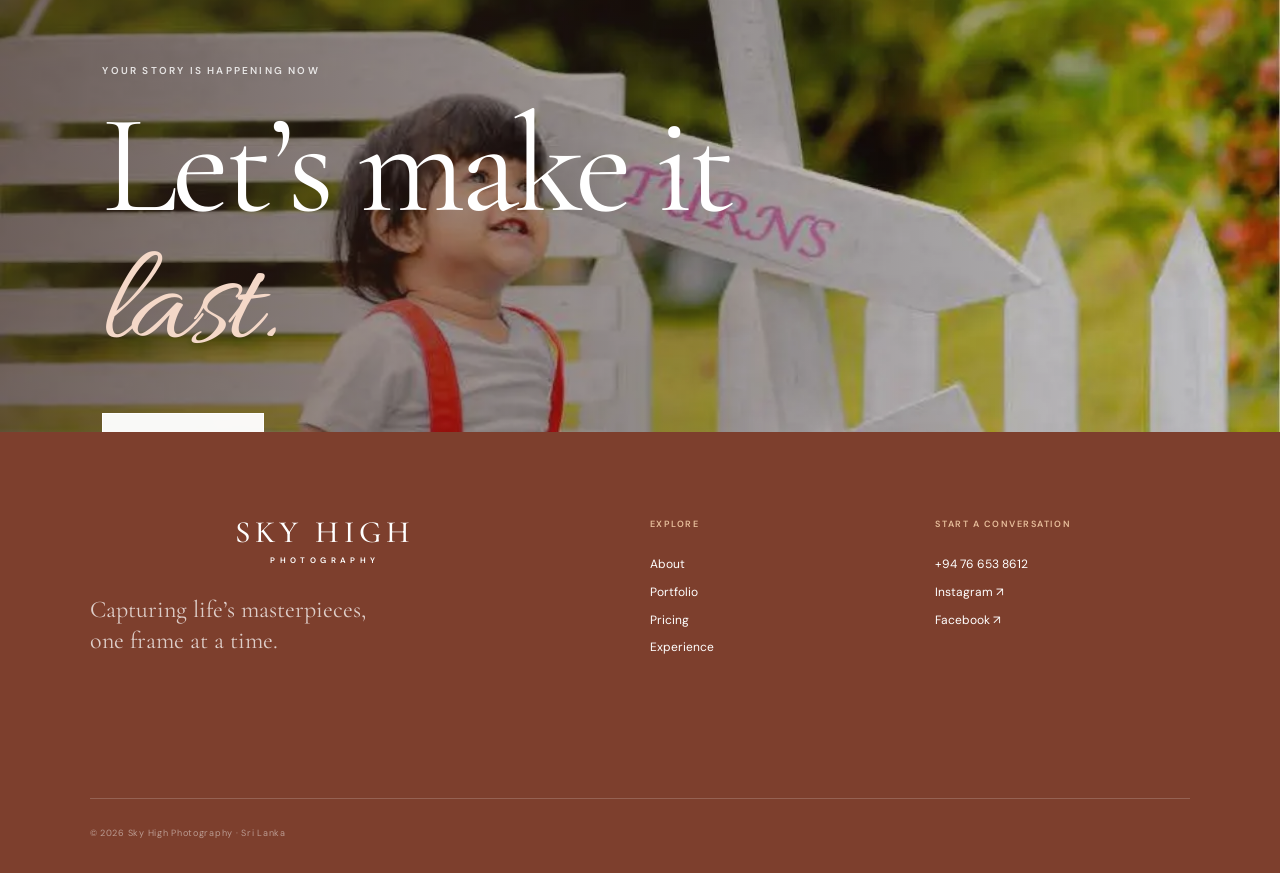
==== commit cc09a480: "Bust asset cache and refine hero image" ====
--- a/index.html
+++ b/index.html
@@ -9,7 +9,7 @@
   <link rel="preconnect" href="https://fonts.googleapis.com">
   <link rel="preconnect" href="https://fonts.gstatic.com" crossorigin>
   <link href="https://fonts.googleapis.com/css2?family=Allura&family=Cormorant+Garamond:ital,wght@0,400;0,500;0,600;1,400&family=DM+Sans:wght@400;500;600&display=swap" rel="stylesheet">
-  <link rel="stylesheet" href="styles.css">
+  <link rel="stylesheet" href="styles.css?v=2">
 </head>
 <body>
   <a class="skip-link" href="#main">Skip to content</a>
@@ -43,7 +43,7 @@
 
   <main id="main">
     <section class="hero" id="top">
-      <img class="hero-photo" src="assets/photos/photo-50.webp" alt="Expecting couple sharing a quiet outdoor moment" fetchpriority="high">
+      <img class="hero-photo" src="assets/photos/photo-51.webp" alt="Expecting couple sharing a quiet outdoor moment" fetchpriority="high">
       <div class="hero-shade"></div>
       <div class="hero-copy reveal">
         <p class="eyebrow light">Portrait photography in Sri Lanka</p>
@@ -245,6 +245,6 @@
   </footer>
 
   <a class="whatsapp-float" href="https://wa.me/94766538612?text=Hi%20Sky%20High%20Photography%2C%20I%27d%20like%20to%20check%20your%20availability." target="_blank" rel="noopener" aria-label="Chat with Sky High Photography on WhatsApp">WhatsApp <span>↗</span></a>
-  <script src="script.js"></script>
+  <script src="script.js?v=2"></script>
 </body>
 </html>
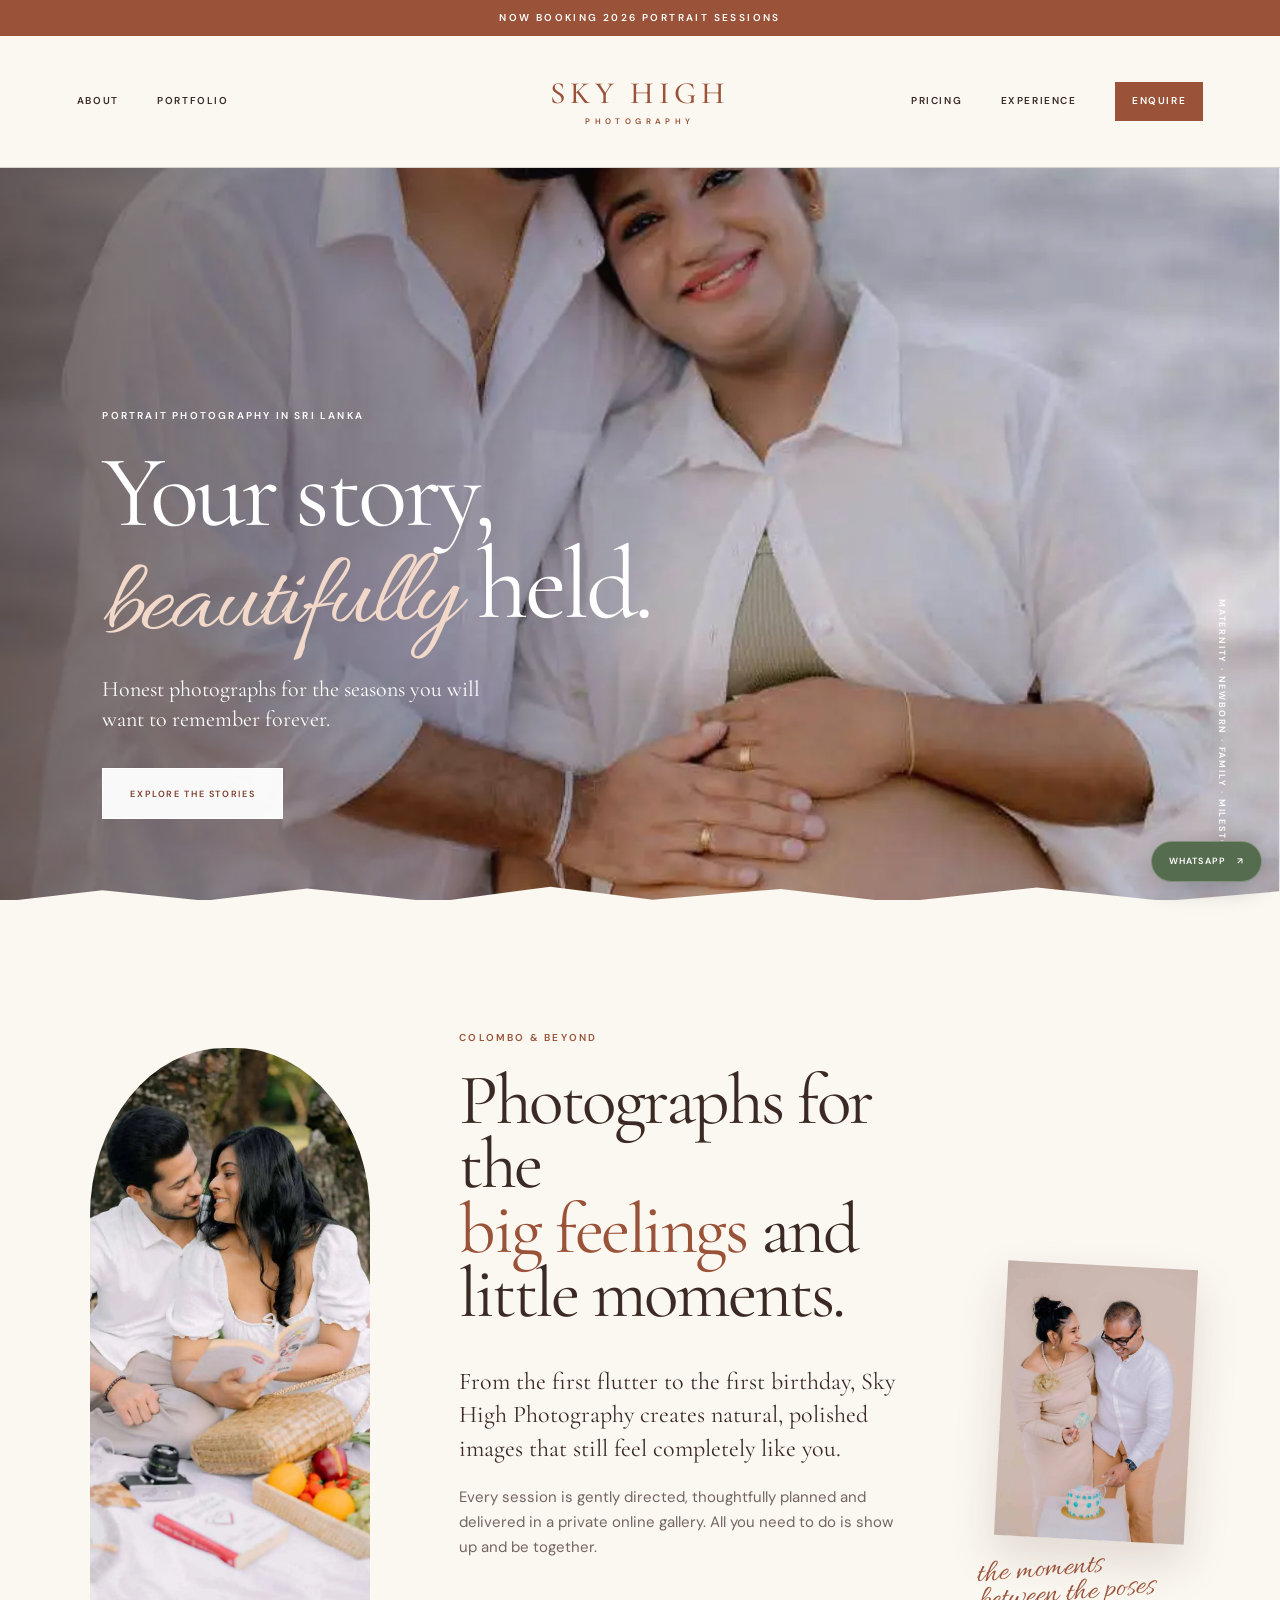
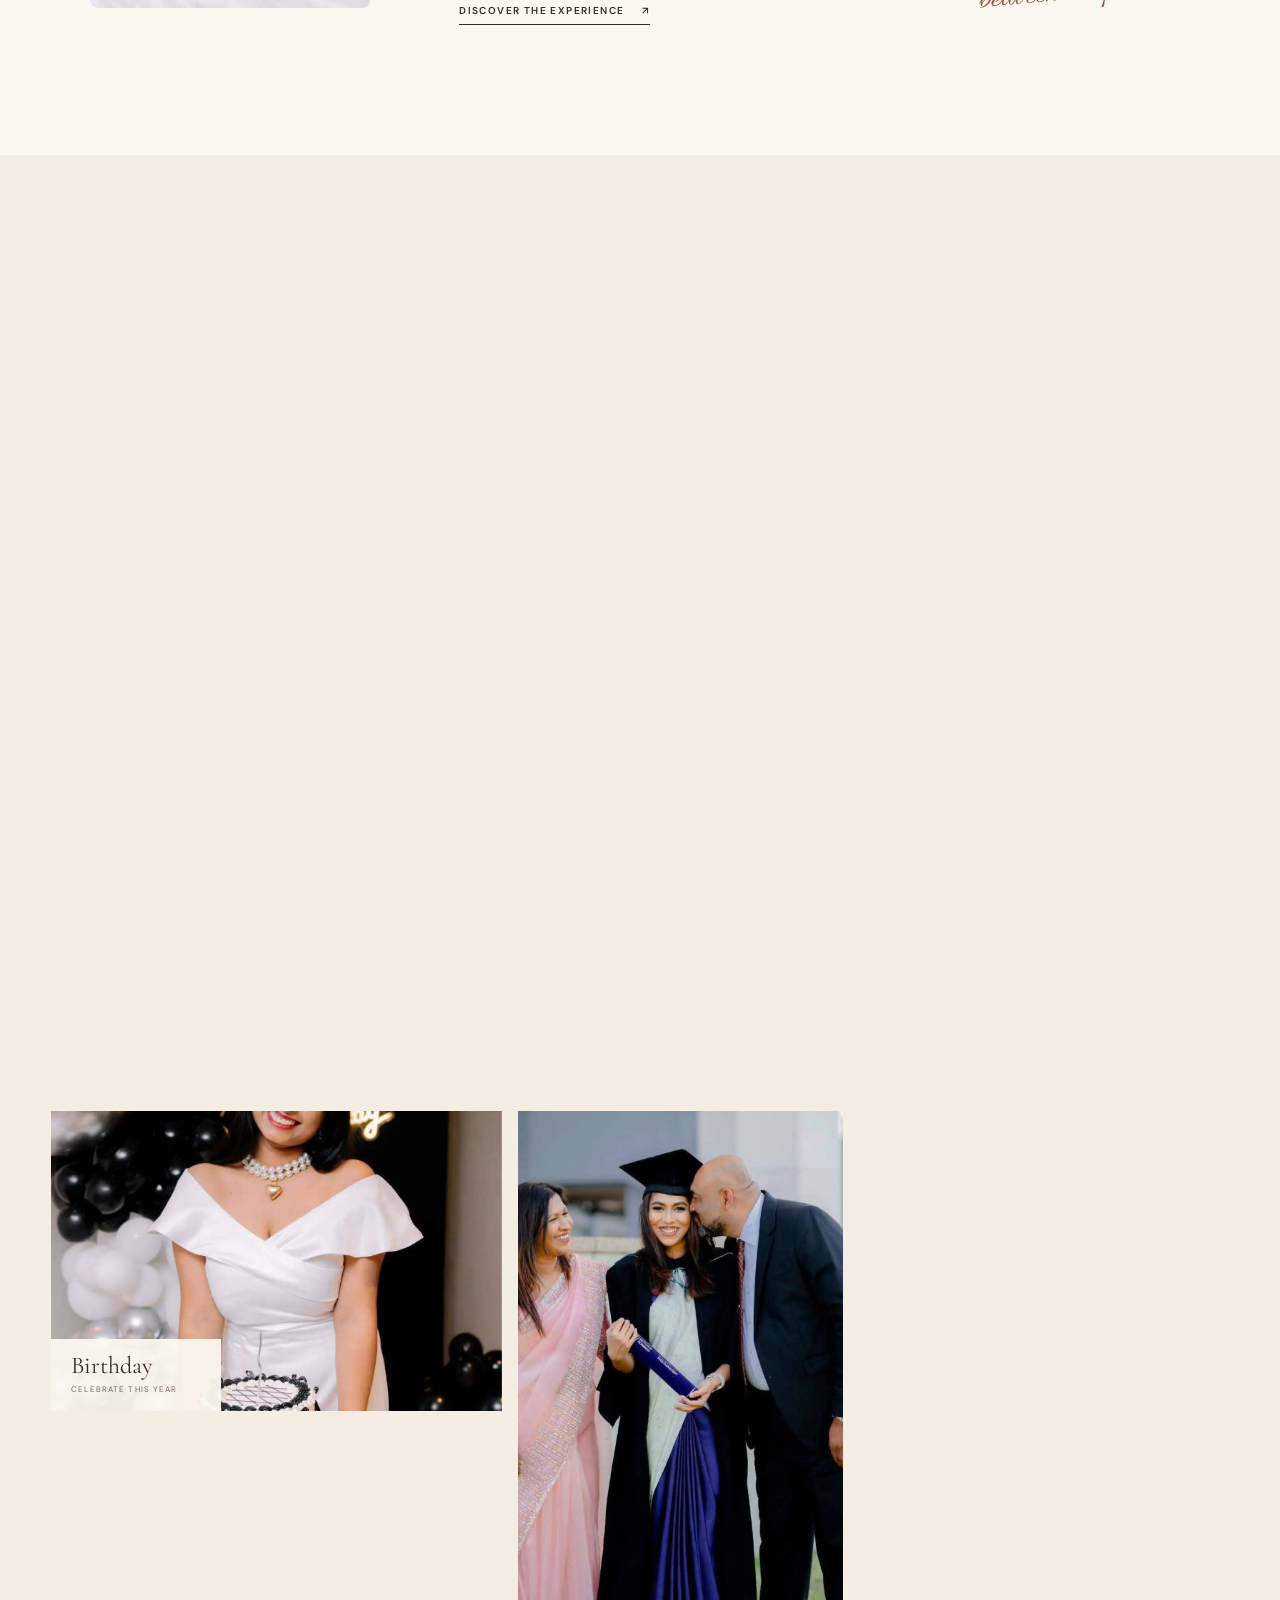
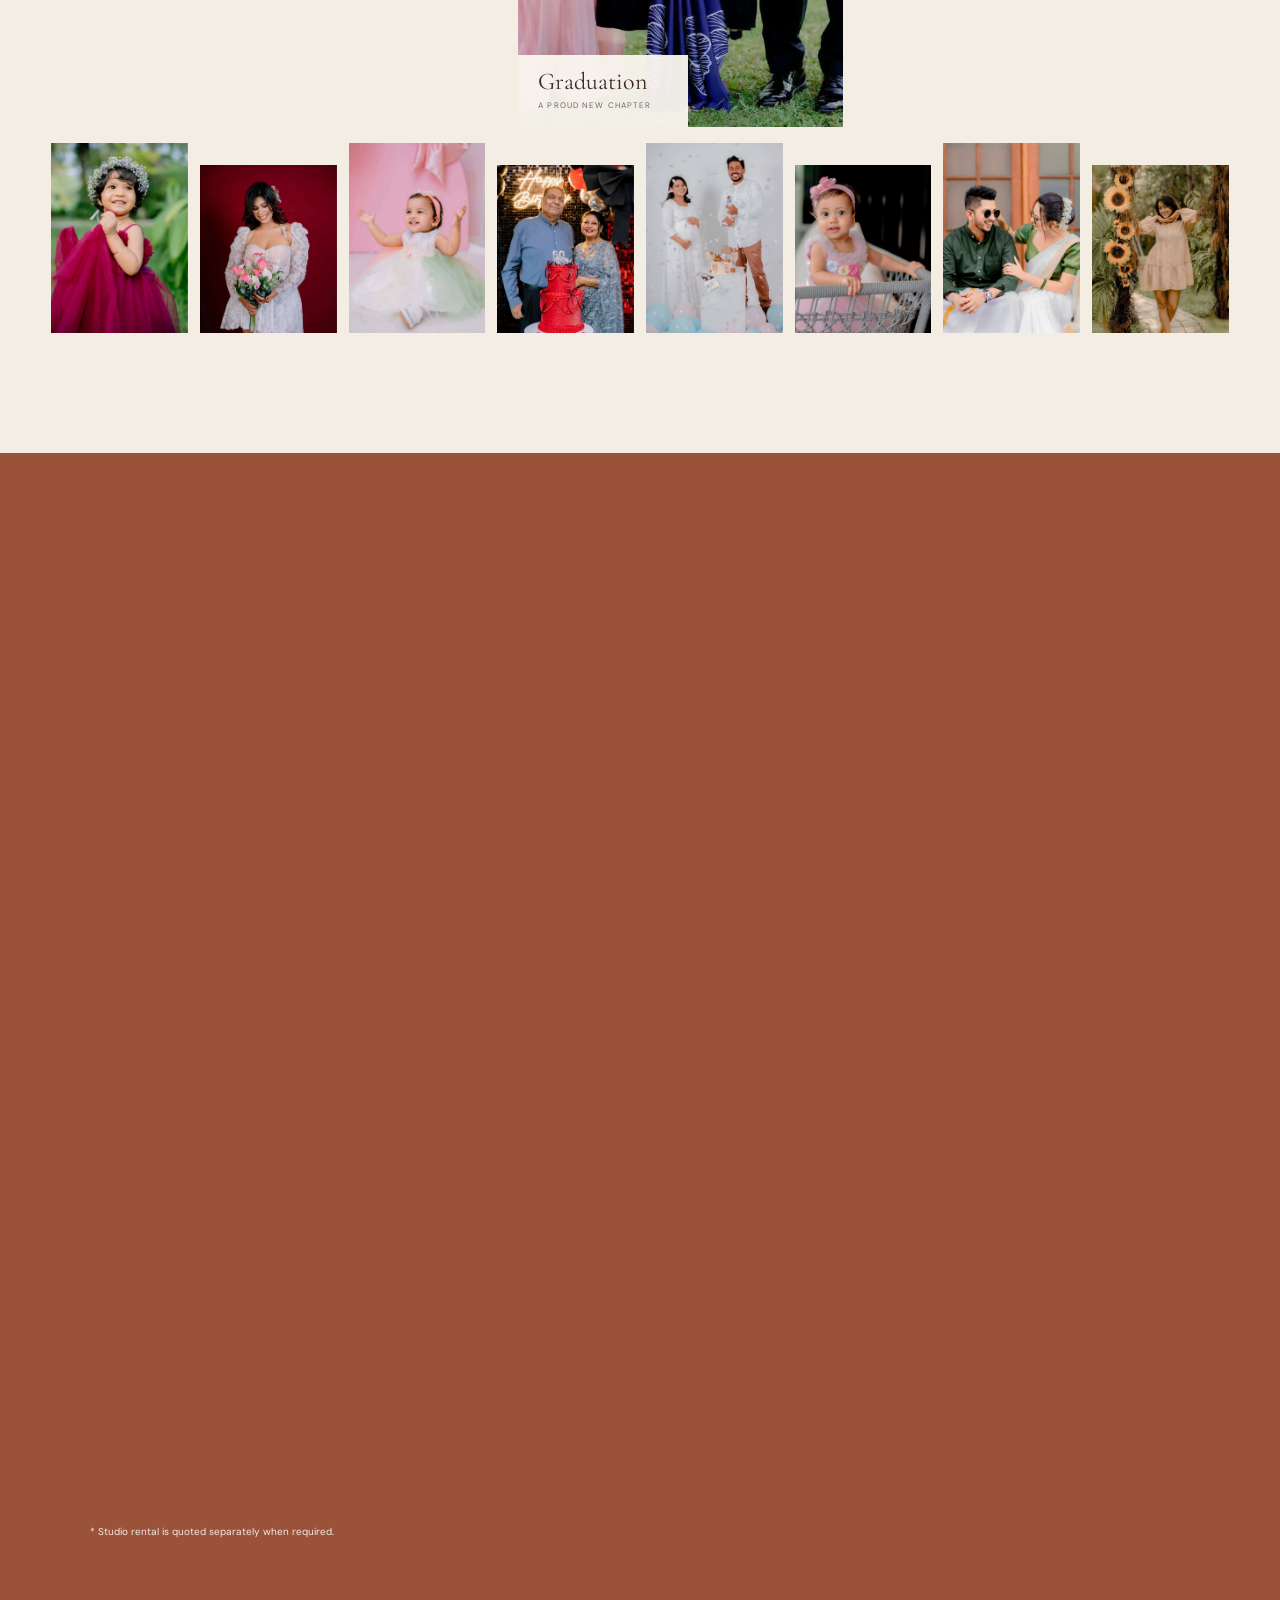
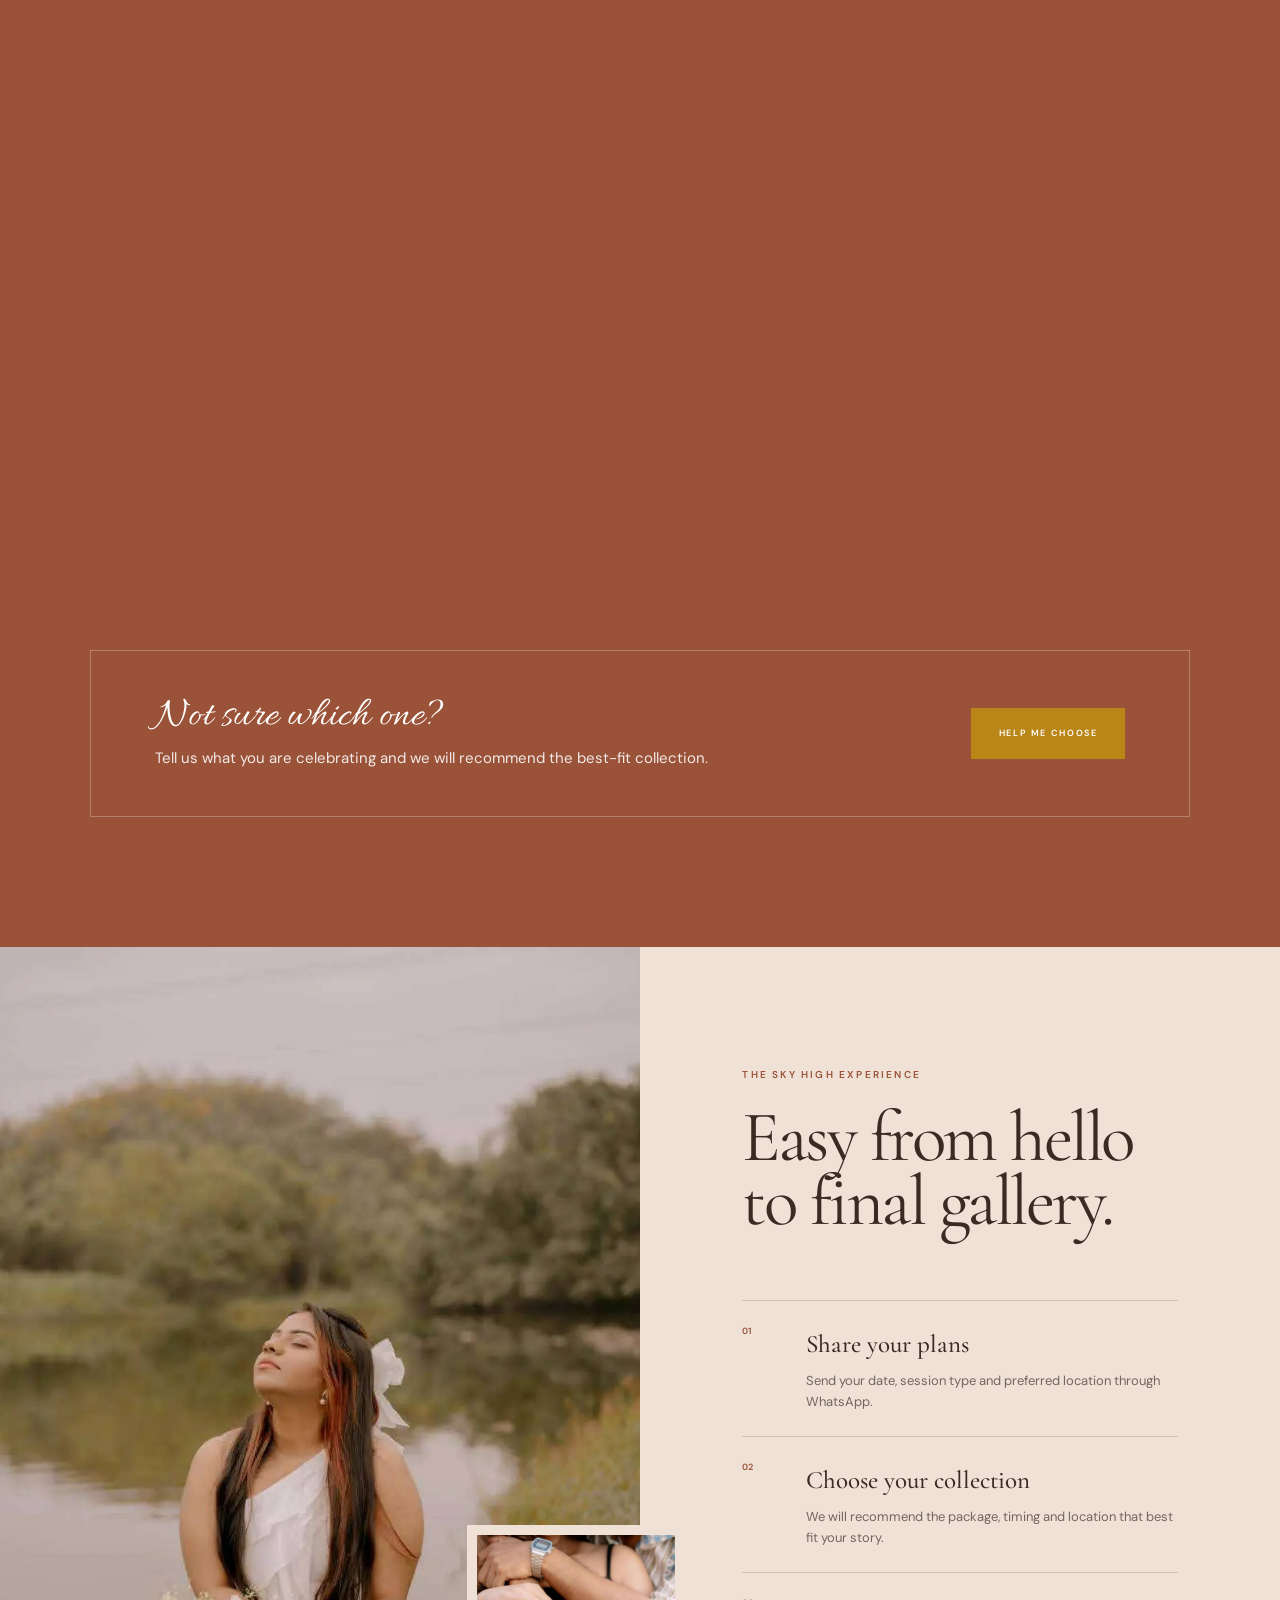
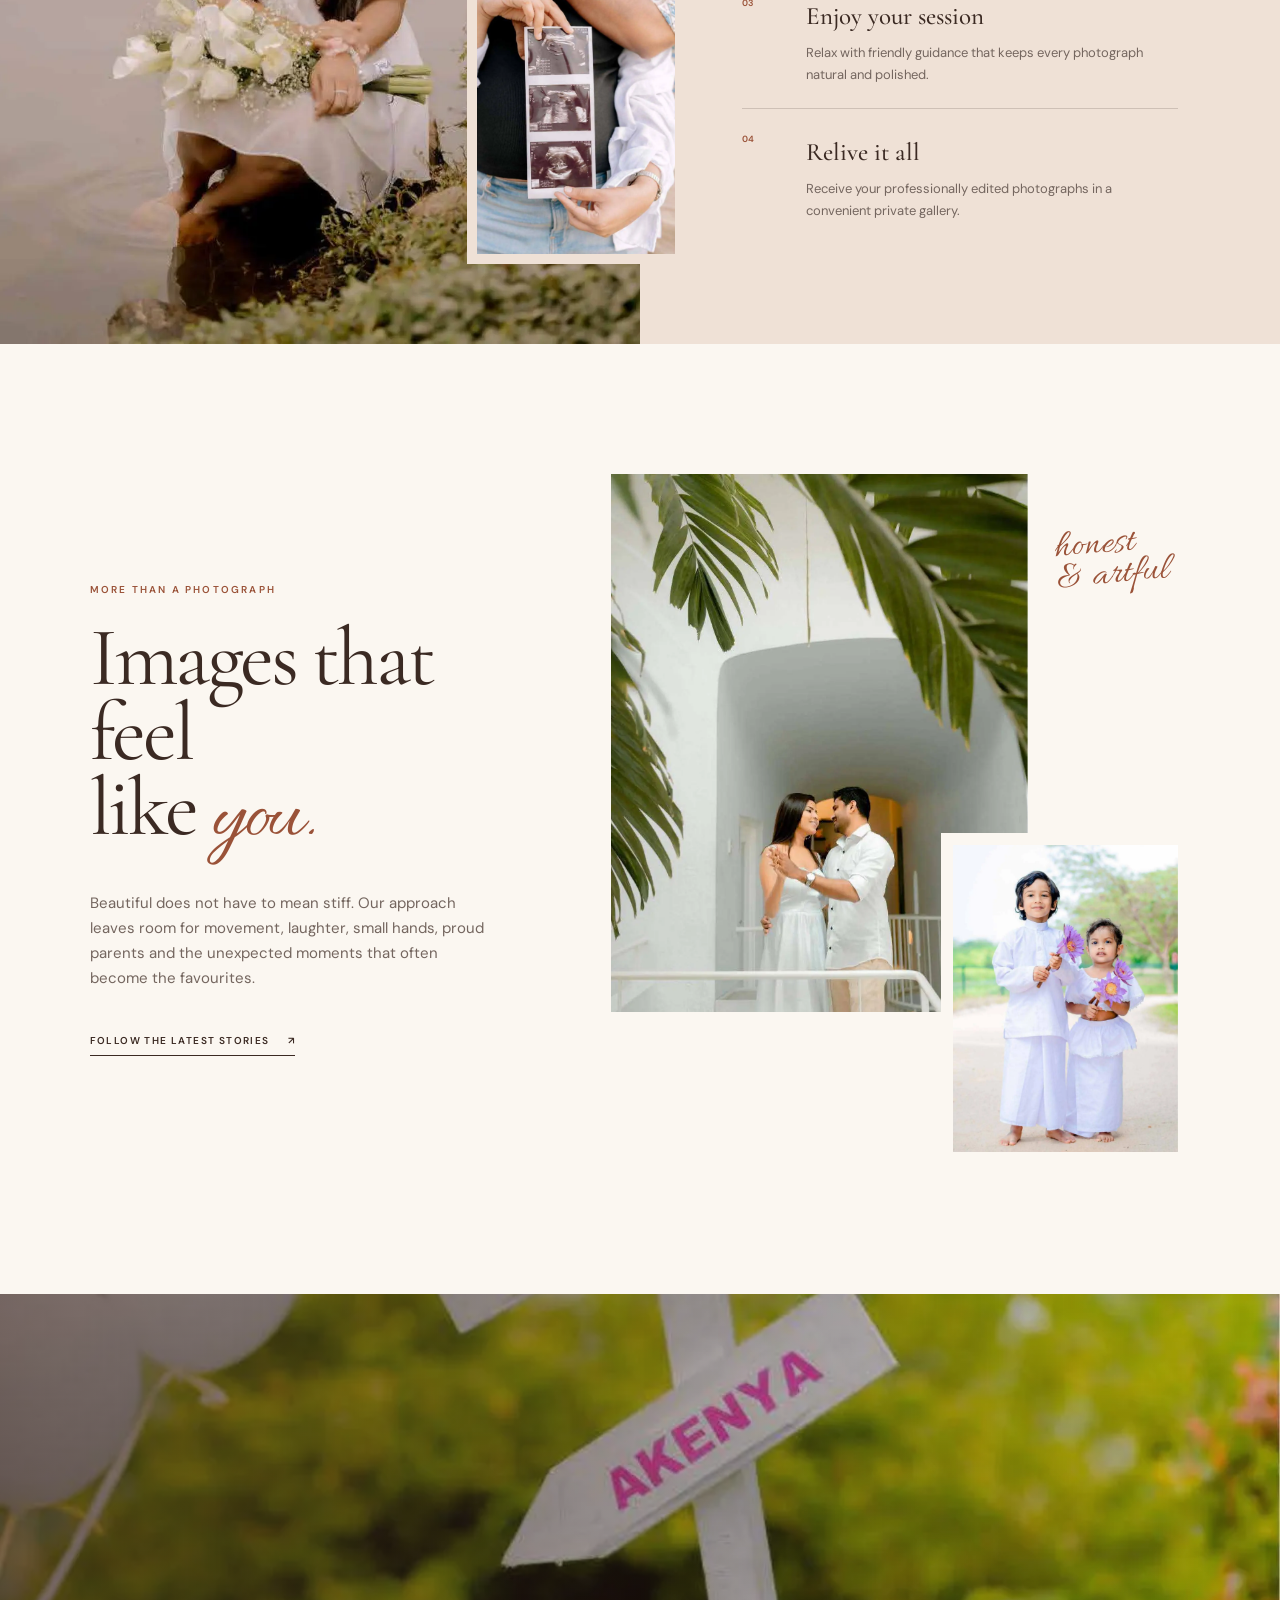
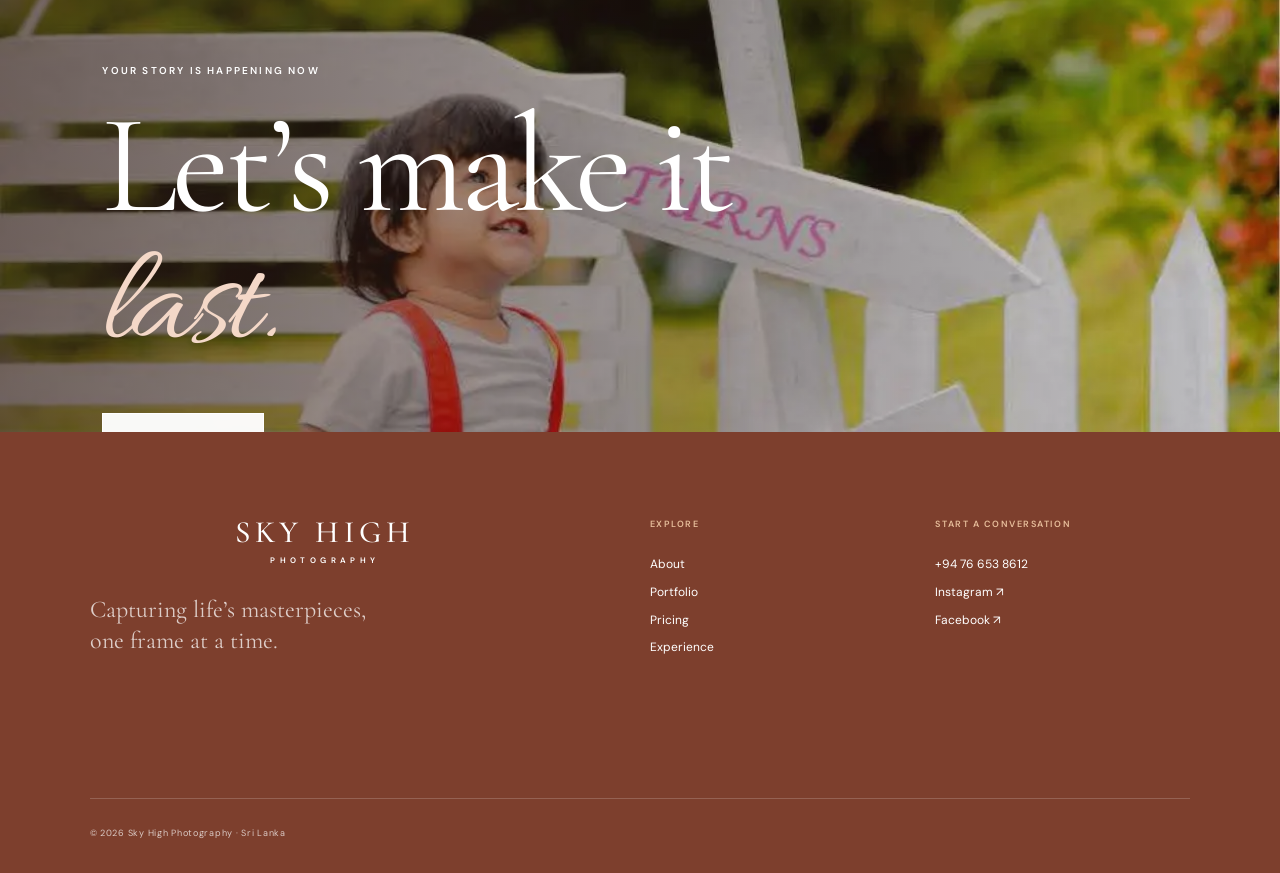
==== commit 6278cc35: "Polish mobile menu and text contrast" ====
--- a/index.html
+++ b/index.html
@@ -9,7 +9,7 @@
   <link rel="preconnect" href="https://fonts.googleapis.com">
   <link rel="preconnect" href="https://fonts.gstatic.com" crossorigin>
   <link href="https://fonts.googleapis.com/css2?family=Allura&family=Cormorant+Garamond:ital,wght@0,400;0,500;0,600;1,400&family=DM+Sans:wght@400;500;600&display=swap" rel="stylesheet">
-  <link rel="stylesheet" href="styles.css?v=2">
+  <link rel="stylesheet" href="styles.css?v=3">
 </head>
 <body>
   <a class="skip-link" href="#main">Skip to content</a>
--- a/styles.css
+++ b/styles.css
@@ -44,7 +44,7 @@
 .hero-shade { position: absolute; inset: 0; background: linear-gradient(90deg, rgba(41, 24, 18, .62) 0%, rgba(41, 24, 18, .12) 54%, rgba(41, 24, 18, .08) 100%); }
 .hero-copy { position: absolute; z-index: 2; left: 8vw; bottom: 11%; width: min(630px, 80vw); }
 .eyebrow { margin: 0 0 22px; color: var(--terracotta); font-size: 10px; font-weight: 600; letter-spacing: .22em; text-transform: uppercase; }
-.eyebrow.light { color: rgba(255,255,255,.82); }
+.eyebrow.light { color: #fff; }
 .hero h1, .welcome h2, .portfolio h2, .sessions h2, .experience h2, .promise h2, .final-cta h2 { margin: 0; font-family: var(--serif); font-weight: 400; line-height: .9; letter-spacing: -.035em; }
 .hero h1 { font-size: clamp(72px, 8vw, 132px); }
 .hero h1 em { display: inline-block; color: #f1d8c9; font-family: var(--script); font-size: 1.05em; font-style: normal; font-weight: 400; transform: translateY(.06em) rotate(-2deg); }
@@ -96,7 +96,7 @@
 .sessions-heading { display: grid; grid-template-columns: 1fr .55fr; gap: 8vw; align-items: end; margin-bottom: 70px; }
 .sessions-heading .eyebrow { grid-column: 1 / -1; margin-bottom: -20px; }
 .sessions h2 { font-size: clamp(60px, 6.5vw, 108px); }
-.sessions-heading > p:last-child { max-width: 480px; margin: 0 0 8px; color: rgba(255,255,255,.72); }
+.sessions-heading > p:last-child { max-width: 480px; margin: 0 0 8px; color: rgba(255,255,255,.9); }
 .session-cards { display: grid; grid-template-columns: repeat(5, 1fr); gap: 12px; }
 .session-card { overflow: hidden; background: var(--ivory); color: var(--ink); }
 .session-card > img { height: 245px; object-fit: cover; }
@@ -108,7 +108,7 @@
 .session-card dl div { display: flex; justify-content: space-between; gap: 10px; padding: 10px 0; border-bottom: 1px solid var(--line); font-size: 10px; }
 .session-card dt { color: var(--muted); }
 .session-card dd { margin: 0; font-weight: 600; white-space: nowrap; }
-.studio-note { margin: 15px 0 0; color: rgba(255,255,255,.7); font-size: 10px; }
+.studio-note { margin: 15px 0 0; color: rgba(255,255,255,.88); font-size: 10px; }
 .package-area { margin-top: 95px; padding: 65px; display: grid; grid-template-columns: .58fr 1fr; gap: 7vw; background: var(--ivory); color: var(--ink); }
 .package-intro h3 { margin: 0; font-family: var(--serif); font-size: clamp(48px, 4.4vw, 76px); font-weight: 400; line-height: .92; }
 .package-intro h3 em { color: var(--terracotta); font-family: var(--script); font-size: 1.12em; font-style: normal; }
@@ -122,7 +122,7 @@
 .package .popular { position: absolute; right: 0; top: -12px; margin: 0; padding: 3px 8px; background: var(--gold); color: white; font-size: 7px; font-weight: 600; letter-spacing: .13em; text-transform: uppercase; }
 .pricing-action { margin-top: 40px; padding: 45px 5vw; display: flex; align-items: center; justify-content: space-between; gap: 50px; border: 1px solid rgba(255,255,255,.26); }
 .pricing-action .script { display: block; font-family: var(--script); font-size: 42px; line-height: 1; }
-.pricing-action p { margin: 8px 0 0; color: rgba(255,255,255,.72); }
+.pricing-action p { margin: 8px 0 0; color: rgba(255,255,255,.88); }
 
 .experience { min-height: 900px; display: grid; grid-template-columns: 1fr 1fr; background: var(--blush); }
 .experience-photo { position: relative; min-height: 800px; }
@@ -160,7 +160,7 @@
 .footer-brand > p { margin: 30px 0 0; color: rgba(255,255,255,.74); font-family: var(--serif); font-size: 24px; line-height: 1.3; }
 .footer-nav, .footer-contact { display: flex; flex-direction: column; gap: 8px; font-size: 12px; }
 .footer-nav p, .footer-contact p { margin: 0 0 15px; color: #e6bd9a; font-size: 9px; font-weight: 600; letter-spacing: .17em; text-transform: uppercase; }
-footer > small { grid-column: 1 / -1; margin-top: 50px; padding-top: 27px; border-top: 1px solid rgba(255,255,255,.18); color: rgba(255,255,255,.48); font-size: 9px; letter-spacing: .08em; }
+footer > small { grid-column: 1 / -1; margin-top: 50px; padding-top: 27px; border-top: 1px solid rgba(255,255,255,.18); color: rgba(255,255,255,.72); font-size: 9px; letter-spacing: .08em; }
 .whatsapp-float { position: fixed; z-index: 70; right: 18px; bottom: 18px; padding: 12px 17px; border: 1px solid rgba(255,255,255,.25); border-radius: 99px; background: #566c4e; color: white; box-shadow: 0 8px 25px rgba(0,0,0,.18); font-size: 9px; font-weight: 600; letter-spacing: .12em; text-transform: uppercase; }
 .whatsapp-float span { margin-left: 8px; }
 
@@ -185,7 +185,7 @@
   .menu-toggle span { display: block; width: 24px; height: 1px; margin: 7px 0; background: var(--ink); transition: transform .25s; }
   .menu-toggle[aria-expanded="true"] span:first-child { transform: translateY(4px) rotate(45deg); }
   .menu-toggle[aria-expanded="true"] span:last-child { transform: translateY(-4px) rotate(-45deg); }
-  .mobile-menu { position: fixed; inset: 82px 0 0; padding: 45px 7vw; flex-direction: column; gap: 6px; background: var(--ivory); }
+  .mobile-menu { position: absolute; top: 82px; left: 0; width: 100%; height: calc(100vh - 82px); padding: 45px 7vw; flex-direction: column; gap: 6px; background: var(--ivory); }
   .mobile-menu.open { display: flex; }
   .mobile-menu a { padding: 13px 0; border-bottom: 1px solid var(--line); font-family: var(--serif); font-size: 34px; line-height: 1.1; }
   .mobile-menu a:last-child { margin-top: 20px; padding: 16px 20px; background: var(--terracotta); color: white; border: 0; font-family: var(--sans); font-size: 10px; letter-spacing: .14em; text-align: center; text-transform: uppercase; }
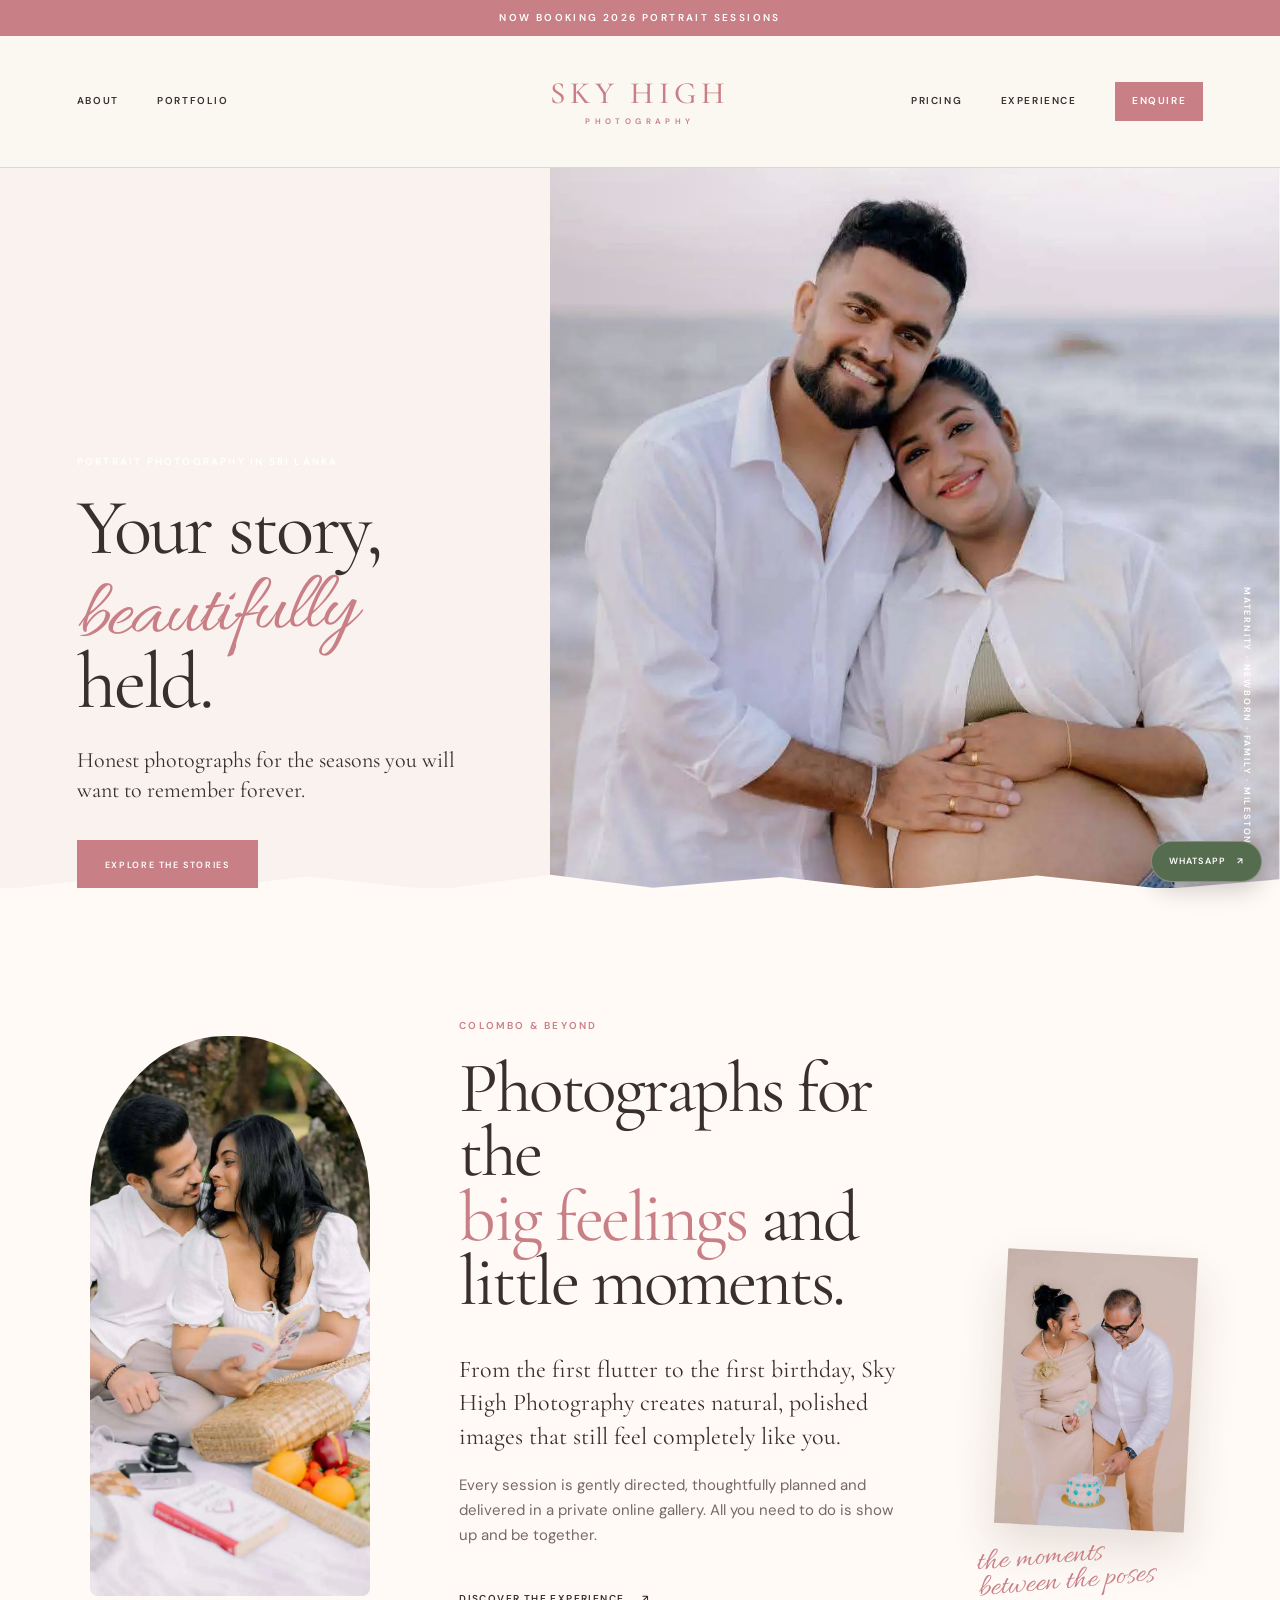
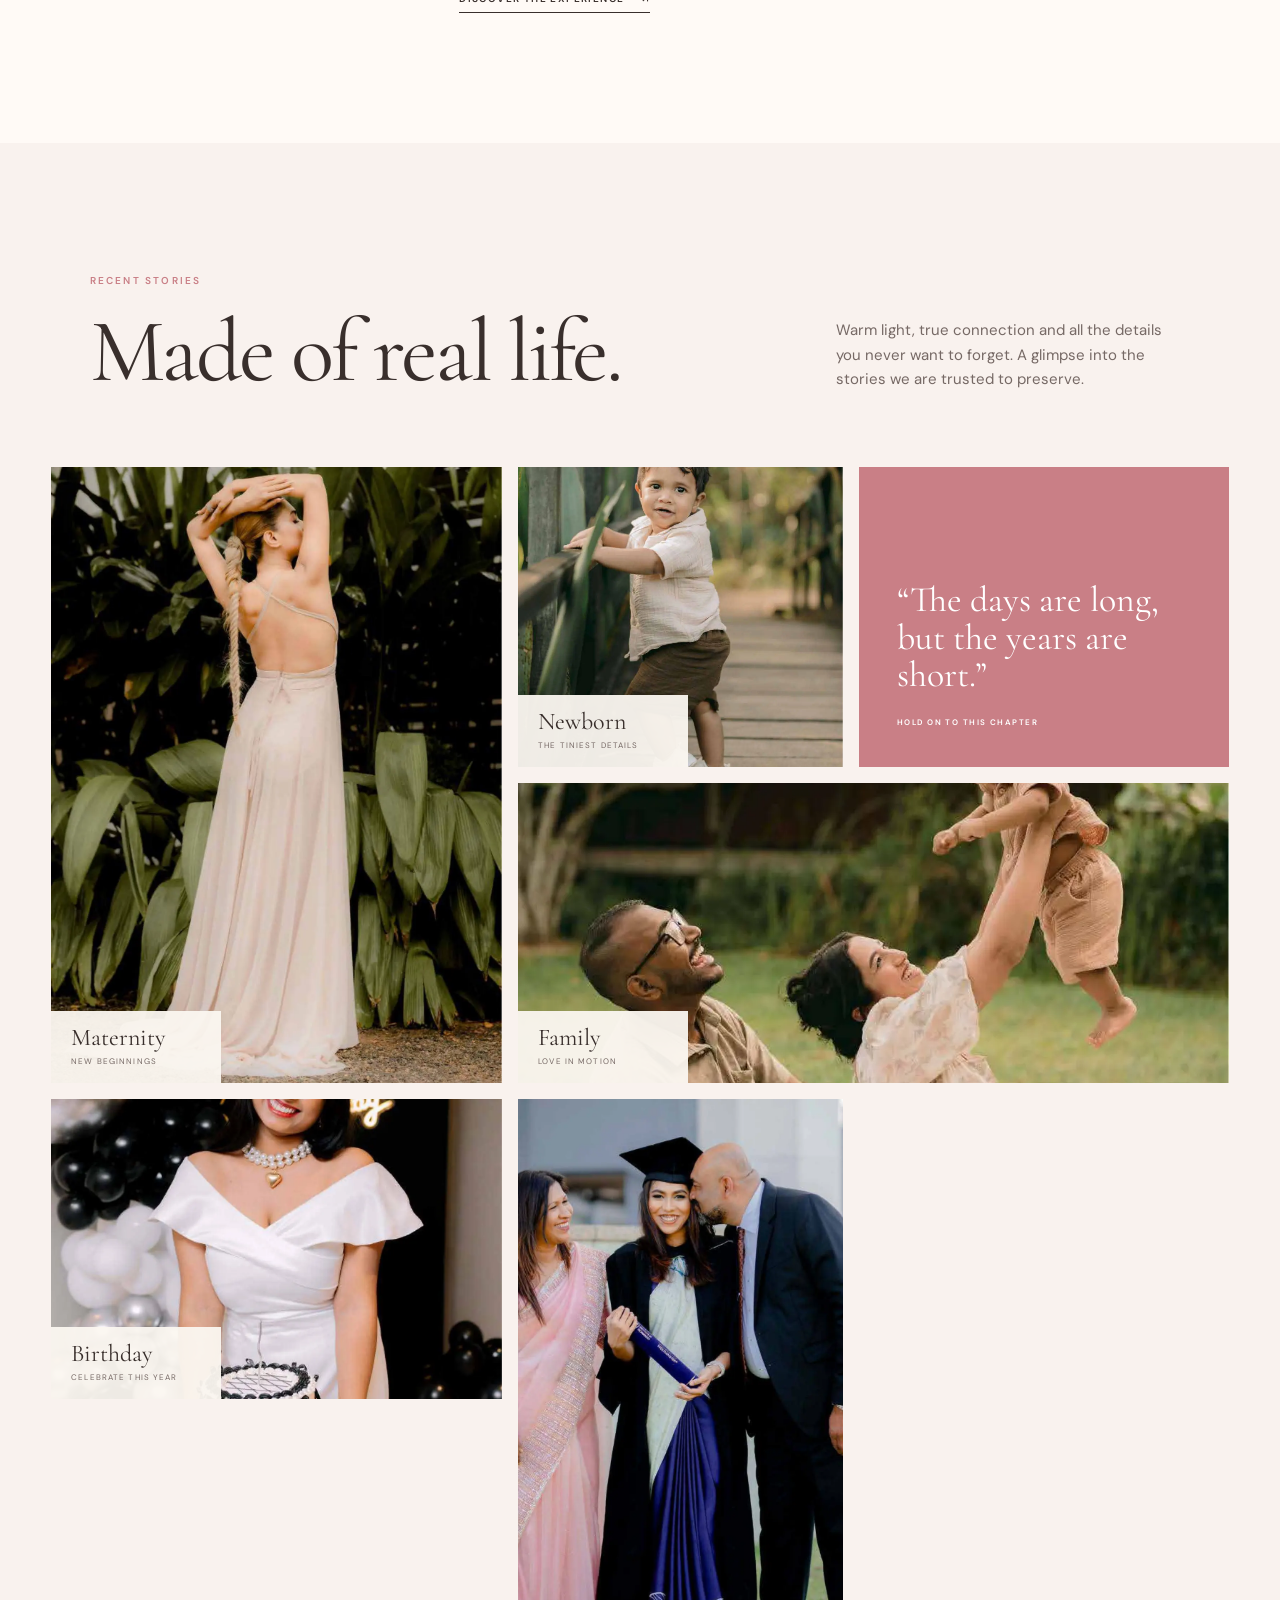
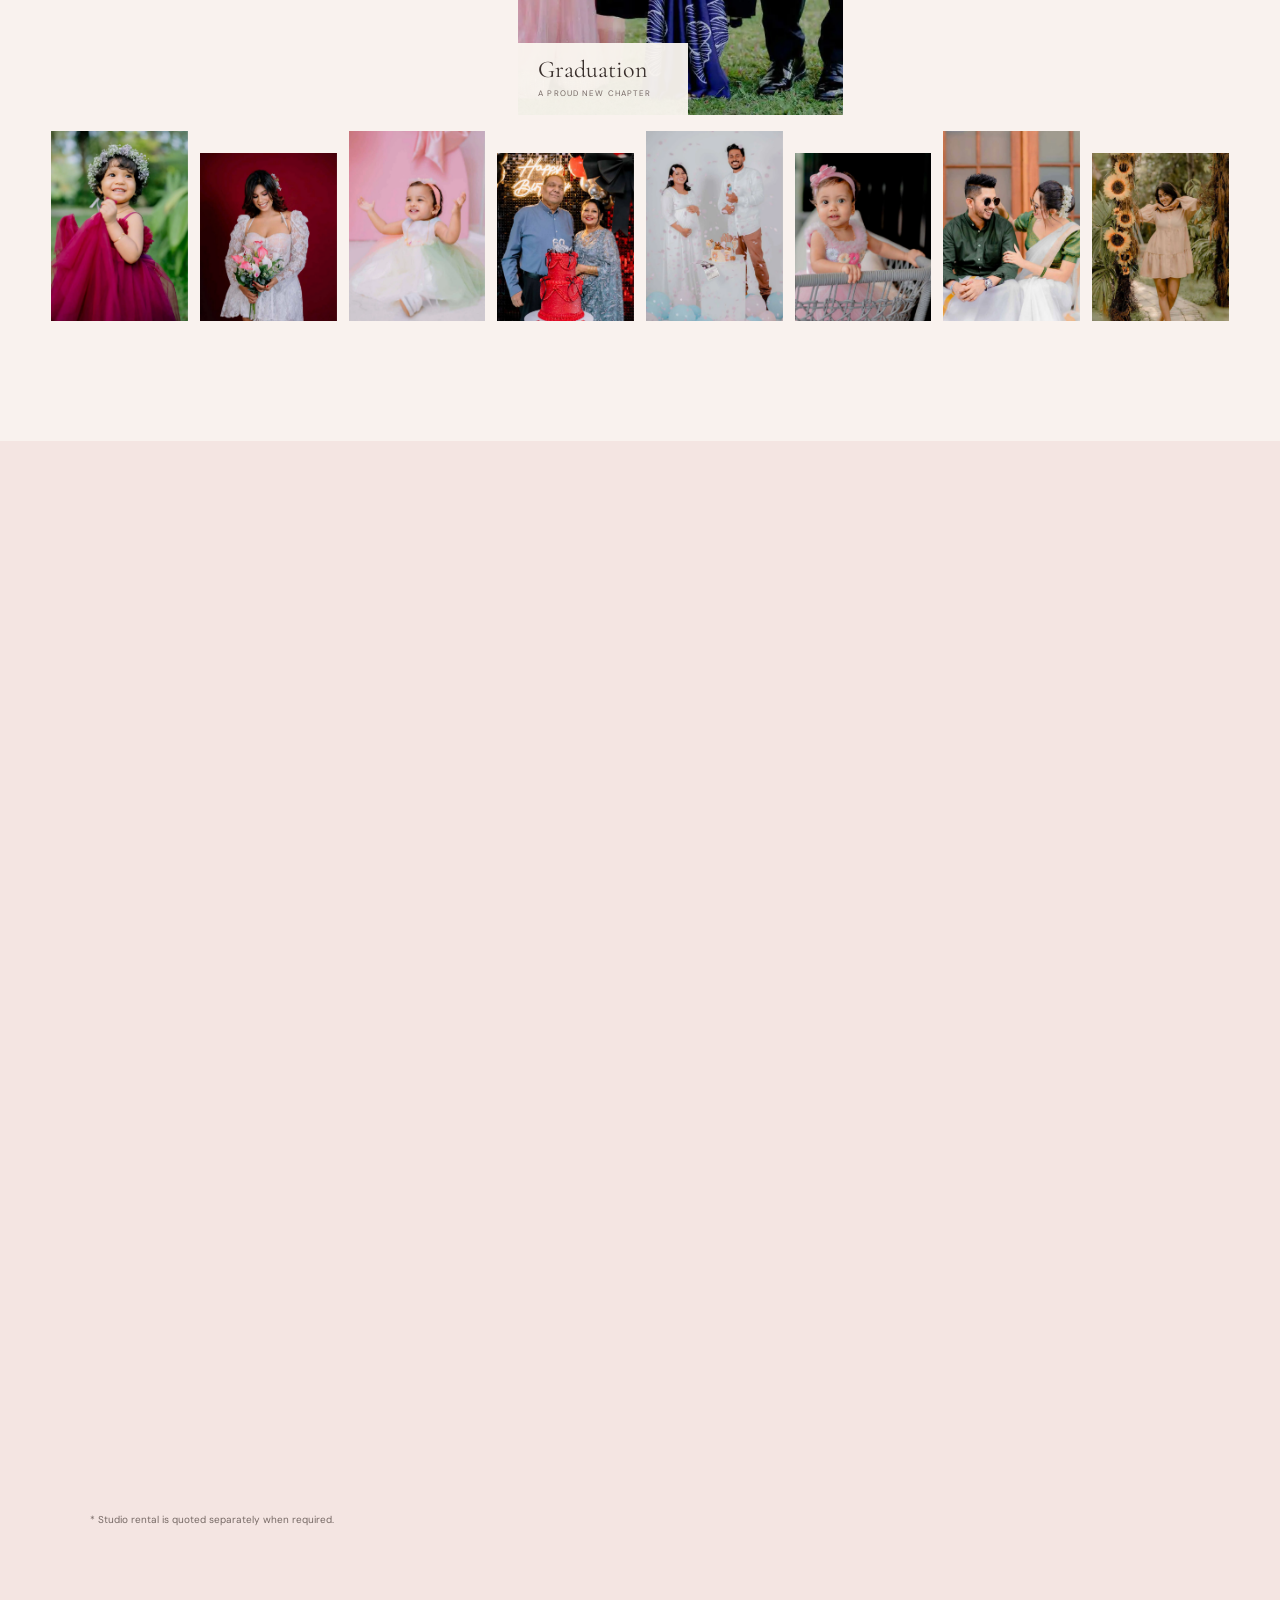
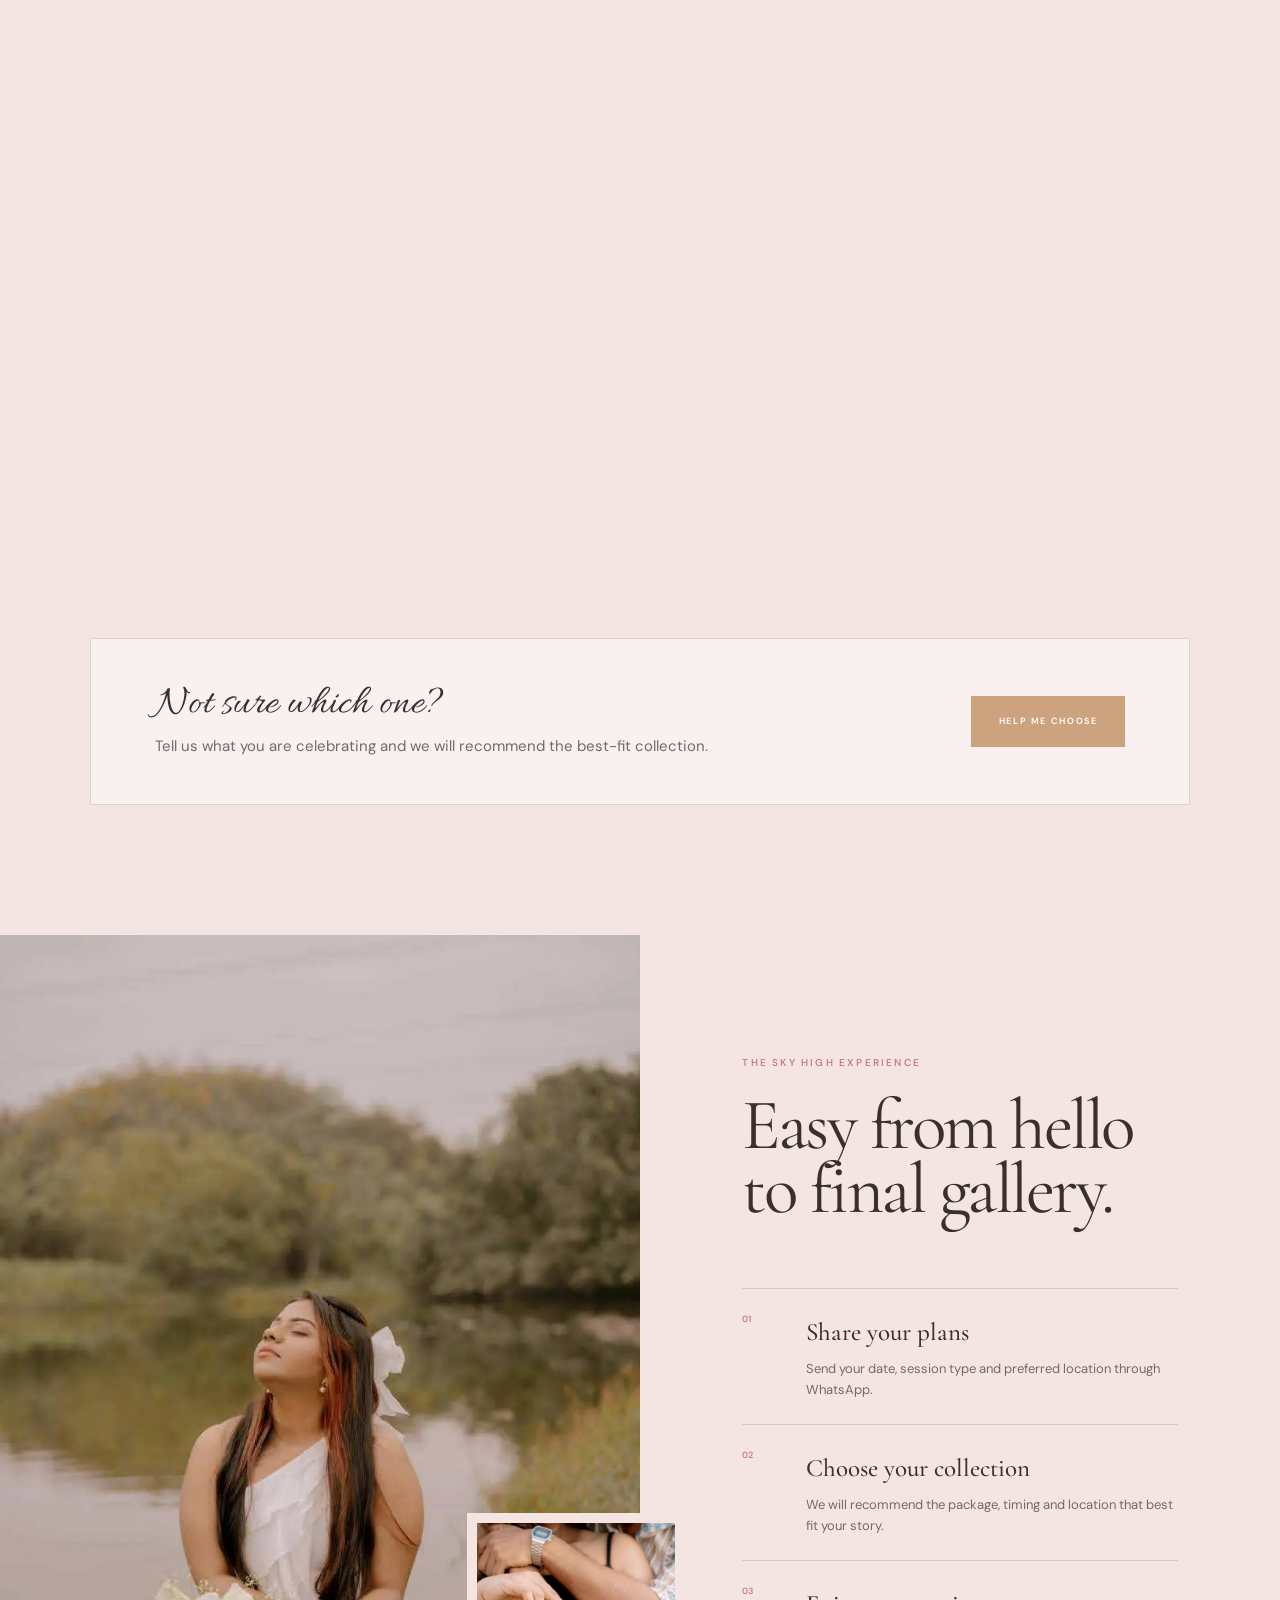
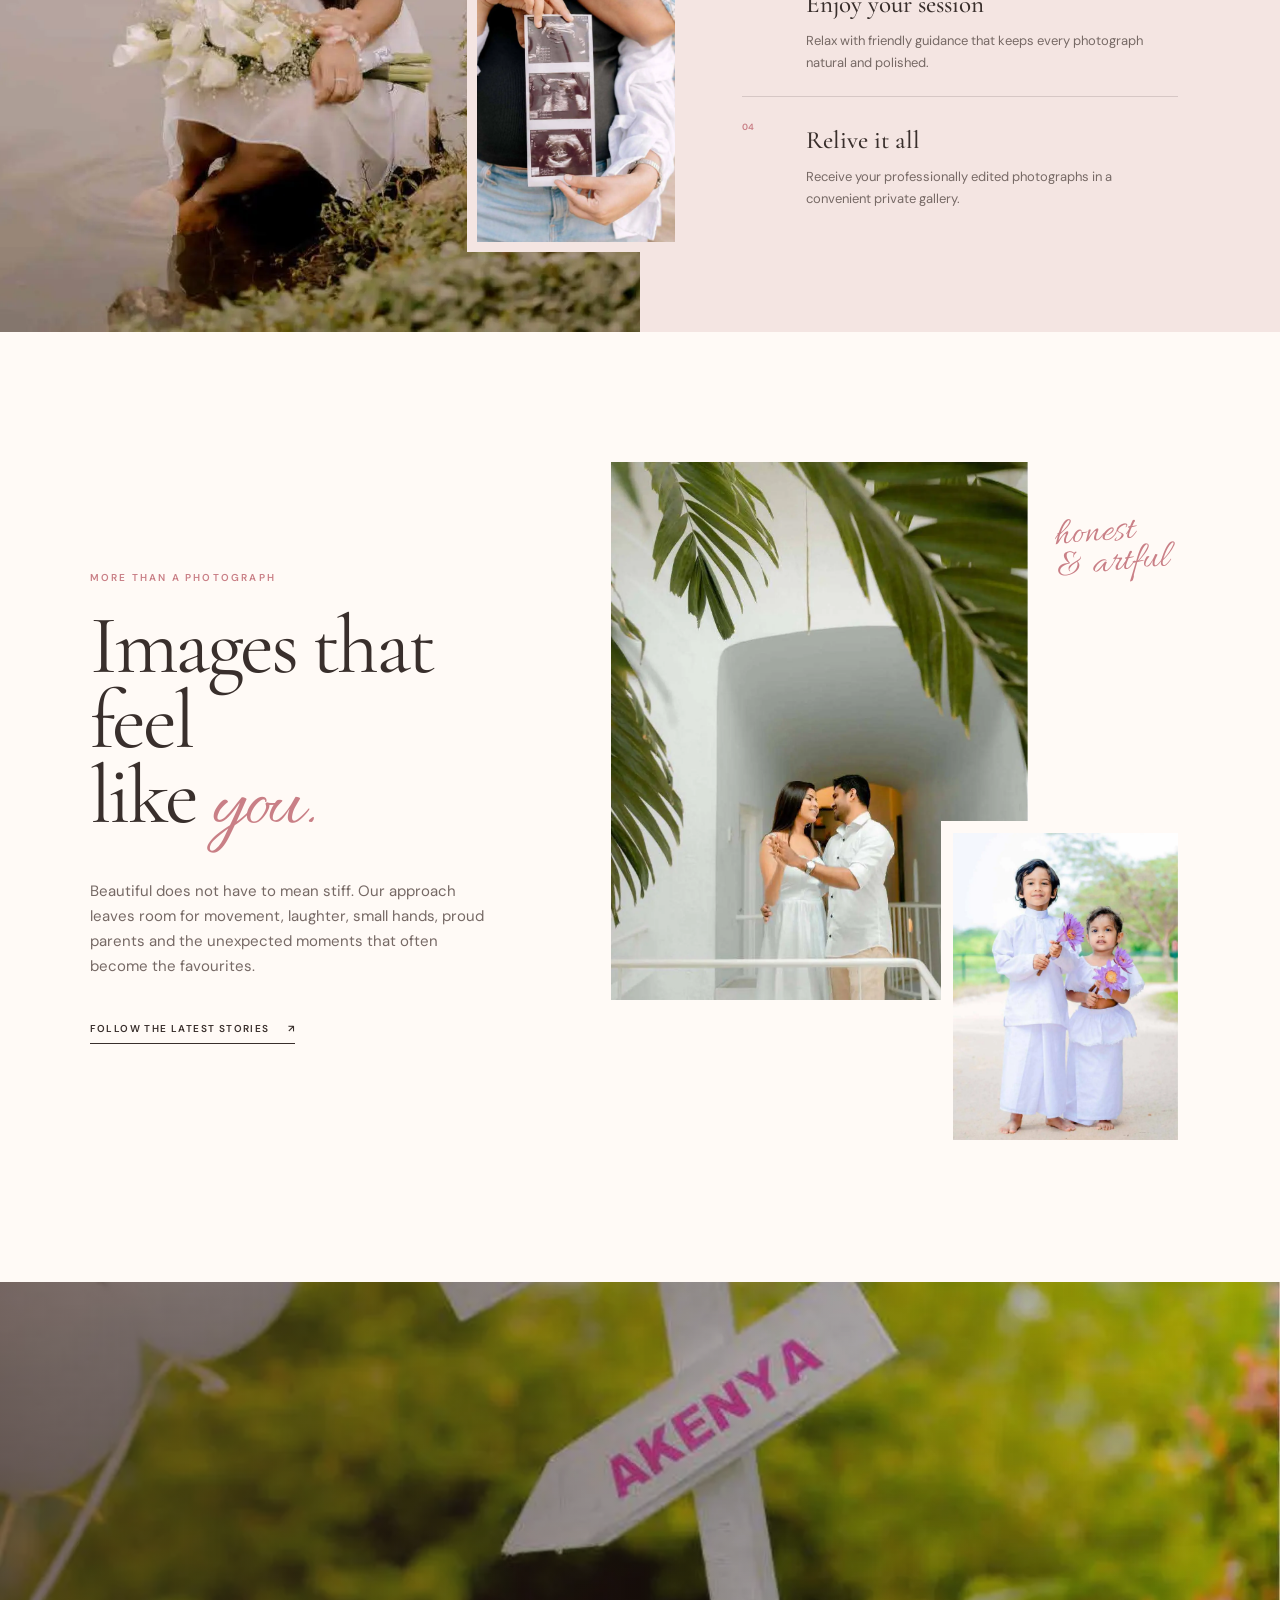
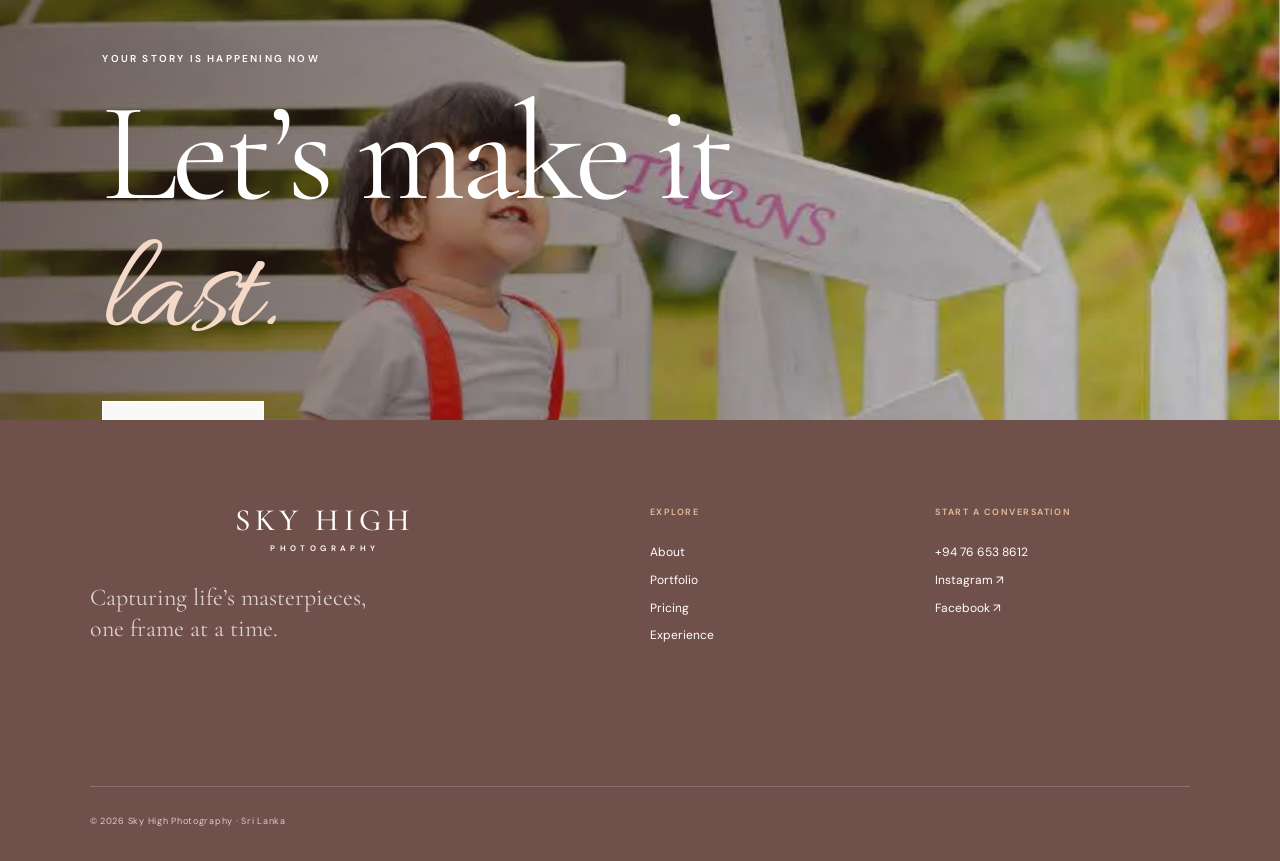
==== commit 54cdda52: "Refresh palette and fix desktop hero crop" ====
--- a/index.html
+++ b/index.html
@@ -9,7 +9,7 @@
   <link rel="preconnect" href="https://fonts.googleapis.com">
   <link rel="preconnect" href="https://fonts.gstatic.com" crossorigin>
   <link href="https://fonts.googleapis.com/css2?family=Allura&family=Cormorant+Garamond:ital,wght@0,400;0,500;0,600;1,400&family=DM+Sans:wght@400;500;600&display=swap" rel="stylesheet">
-  <link rel="stylesheet" href="styles.css?v=3">
+  <link rel="stylesheet" href="styles.css?v=4">
 </head>
 <body>
   <a class="skip-link" href="#main">Skip to content</a>
--- a/styles.css
+++ b/styles.css
@@ -1,14 +1,14 @@
 :root {
-  --terracotta: #9a5238;
-  --terracotta-deep: #7d3f2d;
-  --clay: #b7775f;
-  --gold: #ba8617;
-  --ink: #3b2a23;
-  --muted: #74665f;
-  --ivory: #fbf7f1;
-  --paper: #f4ede4;
-  --blush: #efe1d6;
-  --line: rgba(59, 42, 35, .18);
+  --terracotta: #c97f86;
+  --terracotta-deep: #70504b;
+  --clay: #d9a29f;
+  --gold: #cda27f;
+  --ink: #392f2c;
+  --muted: #766965;
+  --ivory: #fffaf6;
+  --paper: #f9f2ee;
+  --blush: #f4e5e2;
+  --line: rgba(57, 47, 44, .16);
   --serif: "Cormorant Garamond", Georgia, serif;
   --script: "Allura", cursive;
   --sans: "DM Sans", Arial, sans-serif;
@@ -39,21 +39,21 @@
 .site-header.sticky .brand span { font-size: 25px; }
 .menu-toggle, .mobile-menu { display: none; }
 
-.hero { position: relative; height: min(780px, calc(100vh - 168px)); min-height: 620px; overflow: hidden; color: white; }
-.hero-photo { width: 100%; height: 100%; object-fit: cover; object-position: center 43%; }
-.hero-shade { position: absolute; inset: 0; background: linear-gradient(90deg, rgba(41, 24, 18, .62) 0%, rgba(41, 24, 18, .12) 54%, rgba(41, 24, 18, .08) 100%); }
-.hero-copy { position: absolute; z-index: 2; left: 8vw; bottom: 11%; width: min(630px, 80vw); }
+.hero { position: relative; height: min(720px, calc(100vh - 168px)); min-height: 620px; display: grid; grid-template-columns: 43% 57%; overflow: hidden; background: var(--paper); color: var(--ink); }
+.hero-photo { grid-column: 2; grid-row: 1; width: 100%; height: 100%; object-fit: cover; object-position: center 18%; }
+.hero-shade { grid-column: 2; grid-row: 1; position: relative; z-index: 1; background: linear-gradient(90deg, rgba(88, 62, 55, .12), rgba(88, 62, 55, 0) 48%); pointer-events: none; }
+.hero-copy { grid-column: 1; grid-row: 1; position: relative; z-index: 2; width: auto; padding: 6vw; align-self: center; }
 .eyebrow { margin: 0 0 22px; color: var(--terracotta); font-size: 10px; font-weight: 600; letter-spacing: .22em; text-transform: uppercase; }
 .eyebrow.light { color: #fff; }
 .hero h1, .welcome h2, .portfolio h2, .sessions h2, .experience h2, .promise h2, .final-cta h2 { margin: 0; font-family: var(--serif); font-weight: 400; line-height: .9; letter-spacing: -.035em; }
-.hero h1 { font-size: clamp(72px, 8vw, 132px); }
-.hero h1 em { display: inline-block; color: #f1d8c9; font-family: var(--script); font-size: 1.05em; font-style: normal; font-weight: 400; transform: translateY(.06em) rotate(-2deg); }
+.hero h1 { font-size: clamp(66px, 6.2vw, 112px); }
+.hero h1 em { display: inline-block; color: var(--terracotta); font-family: var(--script); font-size: 1.05em; font-style: normal; font-weight: 400; transform: translateY(.06em) rotate(-2deg); }
 .hero-copy > p:not(.eyebrow) { width: min(420px, 100%); margin: 28px 0 34px; font-family: var(--serif); font-size: 22px; line-height: 1.35; }
-.hero-note { position: absolute; z-index: 2; right: 4vw; bottom: 4%; margin: 0; font-size: 9px; font-weight: 600; letter-spacing: .2em; text-transform: uppercase; writing-mode: vertical-rl; }
+.hero-note { position: absolute; z-index: 2; right: 2vw; bottom: 4%; margin: 0; color: white; font-size: 9px; font-weight: 600; letter-spacing: .2em; text-transform: uppercase; writing-mode: vertical-rl; }
 .button { display: inline-flex; align-items: center; justify-content: center; min-height: 51px; padding: 0 27px; border: 1px solid currentColor; font-size: 9px; font-weight: 600; letter-spacing: .18em; text-transform: uppercase; transition: background .25s, color .25s, transform .25s; }
 .button:hover { transform: translateY(-2px); }
-.button-light { background: rgba(255,255,255,.96); color: var(--terracotta-deep); border-color: white; }
-.button-light:hover { background: transparent; color: white; }
+.button-light { background: var(--terracotta); color: white; border-color: var(--terracotta); }
+.button-light:hover { background: transparent; color: var(--terracotta); }
 .button-gold { border-color: var(--gold); background: var(--gold); color: white; }
 
 .section { padding: 130px 7vw; }
@@ -92,11 +92,12 @@
 .filmstrip img { height: 190px; object-fit: cover; }
 .filmstrip img:nth-child(even) { transform: translateY(22px); }
 
-.sessions { padding-top: 140px; background: var(--terracotta); color: white; }
+.sessions { padding-top: 140px; background: var(--blush); color: var(--ink); }
 .sessions-heading { display: grid; grid-template-columns: 1fr .55fr; gap: 8vw; align-items: end; margin-bottom: 70px; }
 .sessions-heading .eyebrow { grid-column: 1 / -1; margin-bottom: -20px; }
 .sessions h2 { font-size: clamp(60px, 6.5vw, 108px); }
-.sessions-heading > p:last-child { max-width: 480px; margin: 0 0 8px; color: rgba(255,255,255,.9); }
+.sessions .eyebrow.light { color: var(--terracotta); }
+.sessions-heading > p:last-child { max-width: 480px; margin: 0 0 8px; color: var(--muted); }
 .session-cards { display: grid; grid-template-columns: repeat(5, 1fr); gap: 12px; }
 .session-card { overflow: hidden; background: var(--ivory); color: var(--ink); }
 .session-card > img { height: 245px; object-fit: cover; }
@@ -108,7 +109,7 @@
 .session-card dl div { display: flex; justify-content: space-between; gap: 10px; padding: 10px 0; border-bottom: 1px solid var(--line); font-size: 10px; }
 .session-card dt { color: var(--muted); }
 .session-card dd { margin: 0; font-weight: 600; white-space: nowrap; }
-.studio-note { margin: 15px 0 0; color: rgba(255,255,255,.88); font-size: 10px; }
+.studio-note { margin: 15px 0 0; color: var(--muted); font-size: 10px; }
 .package-area { margin-top: 95px; padding: 65px; display: grid; grid-template-columns: .58fr 1fr; gap: 7vw; background: var(--ivory); color: var(--ink); }
 .package-intro h3 { margin: 0; font-family: var(--serif); font-size: clamp(48px, 4.4vw, 76px); font-weight: 400; line-height: .92; }
 .package-intro h3 em { color: var(--terracotta); font-family: var(--script); font-size: 1.12em; font-style: normal; }
@@ -120,9 +121,9 @@
 .package strong { color: var(--terracotta); font-size: 11px; letter-spacing: .08em; text-transform: uppercase; }
 .package > p:not(.popular) { margin: 7px 0 0; color: var(--muted); font-size: 11px; }
 .package .popular { position: absolute; right: 0; top: -12px; margin: 0; padding: 3px 8px; background: var(--gold); color: white; font-size: 7px; font-weight: 600; letter-spacing: .13em; text-transform: uppercase; }
-.pricing-action { margin-top: 40px; padding: 45px 5vw; display: flex; align-items: center; justify-content: space-between; gap: 50px; border: 1px solid rgba(255,255,255,.26); }
+.pricing-action { margin-top: 40px; padding: 45px 5vw; display: flex; align-items: center; justify-content: space-between; gap: 50px; border: 1px solid var(--line); background: rgba(255,255,255,.45); }
 .pricing-action .script { display: block; font-family: var(--script); font-size: 42px; line-height: 1; }
-.pricing-action p { margin: 8px 0 0; color: rgba(255,255,255,.88); }
+.pricing-action p { margin: 8px 0 0; color: var(--muted); }
 
 .experience { min-height: 900px; display: grid; grid-template-columns: 1fr 1fr; background: var(--blush); }
 .experience-photo { position: relative; min-height: 800px; }
@@ -154,6 +155,8 @@
 .final-cta h2 { font-size: clamp(92px, 11vw, 180px); }
 .final-cta h2 em { color: #f4d8c8; font-family: var(--script); font-style: normal; }
 .final-cta .button { margin-top: 38px; }
+.final-cta .button-light { background: rgba(255,255,255,.96); color: var(--terracotta-deep); border-color: white; }
+.final-cta .button-light:hover { background: transparent; color: white; }
 
 footer { padding: 85px 7vw 32px; display: grid; grid-template-columns: 1.2fr .5fr .65fr; gap: 7vw; background: var(--terracotta-deep); color: white; }
 .brand-light { color: white; }
@@ -189,9 +192,14 @@
   .mobile-menu.open { display: flex; }
   .mobile-menu a { padding: 13px 0; border-bottom: 1px solid var(--line); font-family: var(--serif); font-size: 34px; line-height: 1.1; }
   .mobile-menu a:last-child { margin-top: 20px; padding: 16px 20px; background: var(--terracotta); color: white; border: 0; font-family: var(--sans); font-size: 10px; letter-spacing: .14em; text-align: center; text-transform: uppercase; }
-  .hero { height: 78vh; min-height: 620px; }
-  .hero-copy { left: 7vw; bottom: 9%; }
+  .hero { height: 78vh; min-height: 620px; display: block; color: white; }
+  .hero-photo { position: absolute; inset: 0; object-position: center 22%; }
+  .hero-shade { position: absolute; inset: 0; background: linear-gradient(0deg, rgba(50,35,31,.7), rgba(50,35,31,.04) 72%); }
+  .hero-copy { position: absolute; left: 7vw; bottom: 9%; width: min(630px, 82vw); padding: 0; }
   .hero h1 { font-size: clamp(65px, 15vw, 100px); }
+  .hero h1 em { color: #f2c9c9; }
+  .hero .button-light { background: rgba(255,255,255,.96); color: var(--terracotta-deep); border-color: white; }
+  .hero .button-light:hover { background: transparent; color: white; }
   .section { padding: 95px 6vw; }
   .welcome { grid-template-columns: .8fr 1fr; gap: 7vw; }
   .welcome-portrait { height: 480px; }
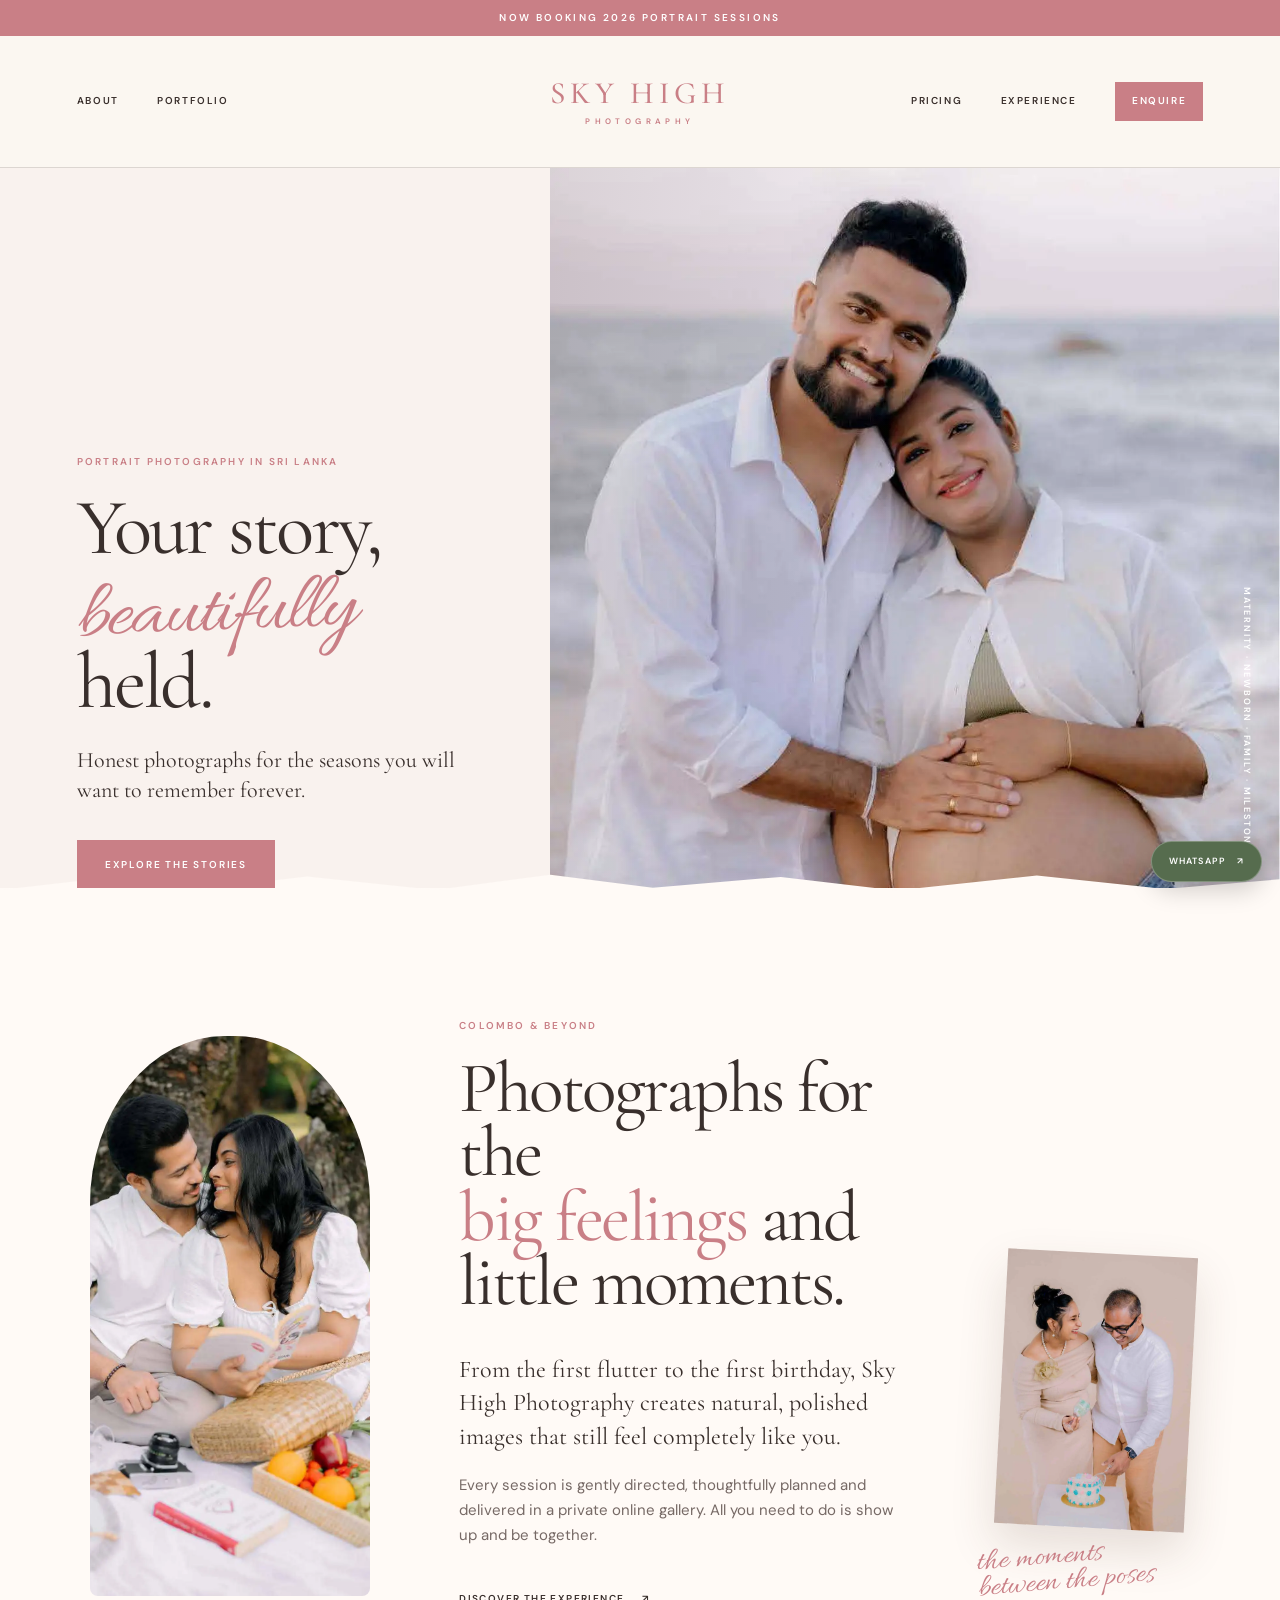
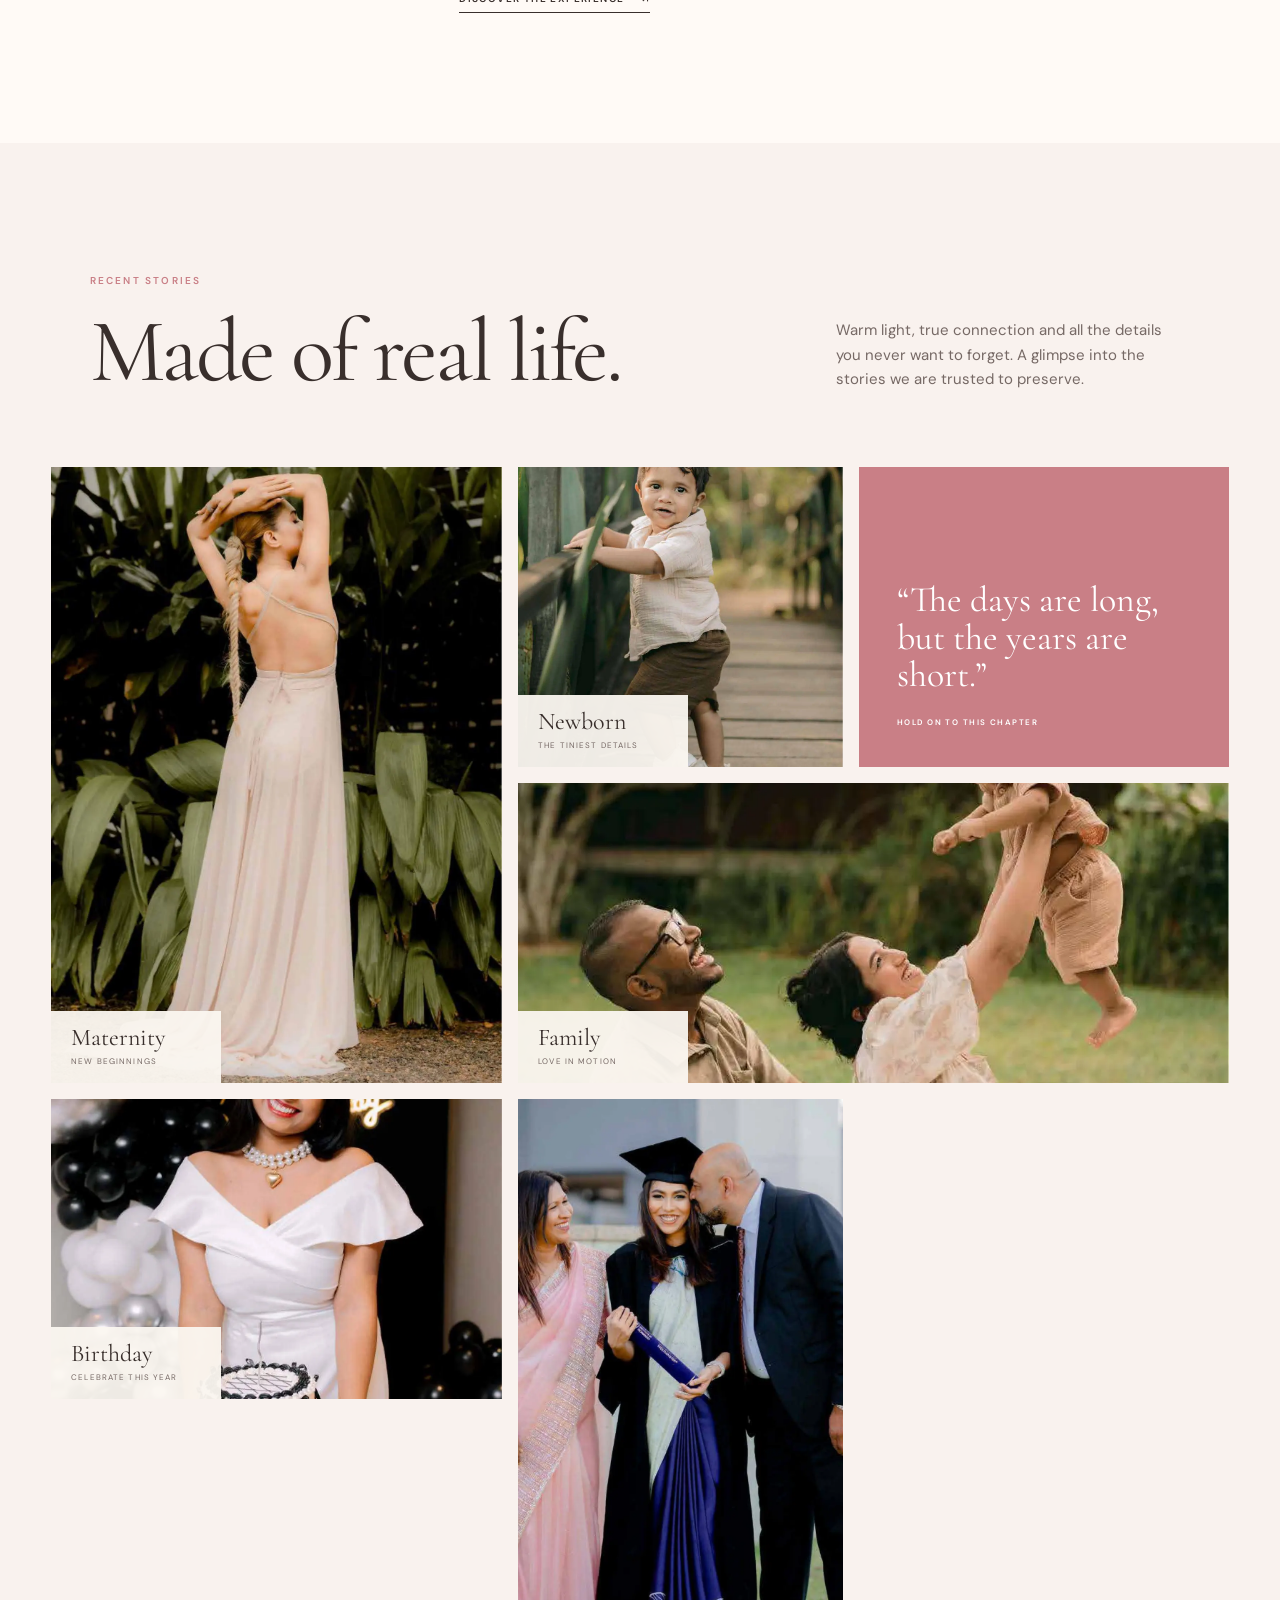
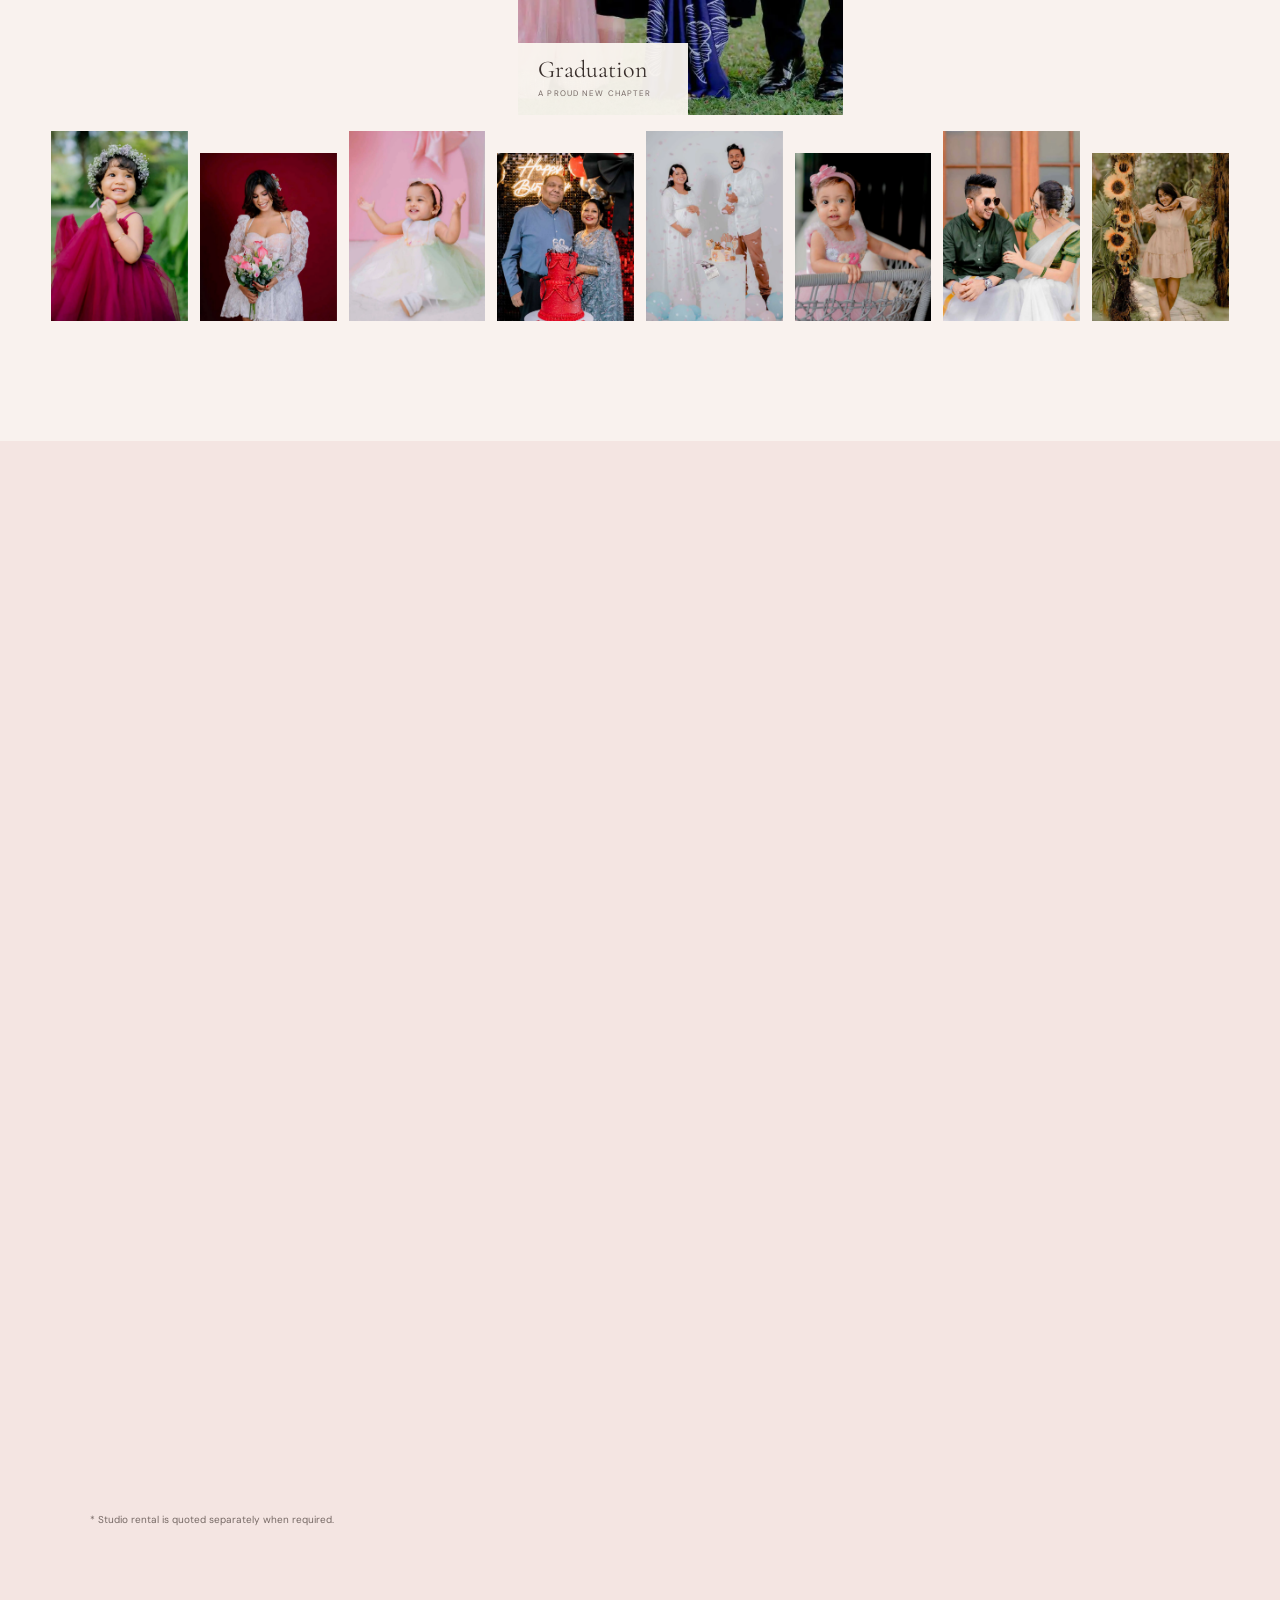
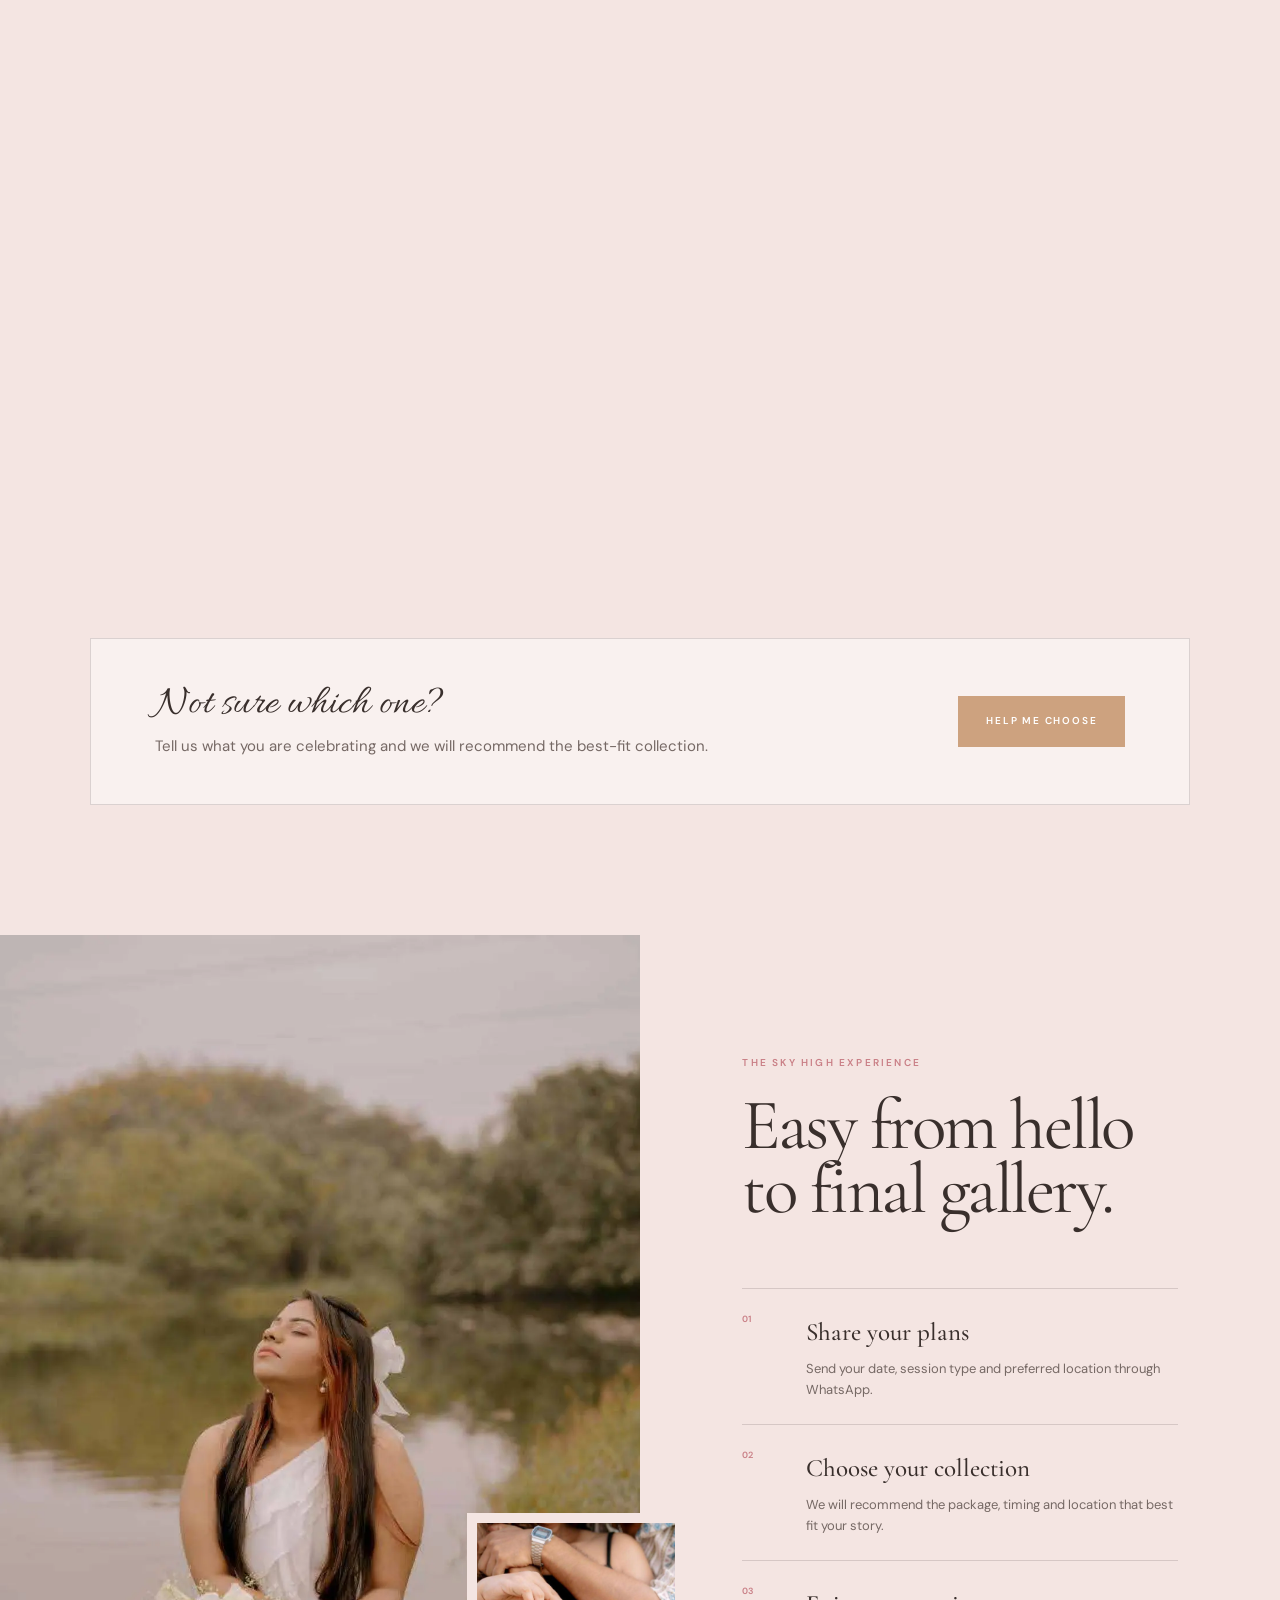
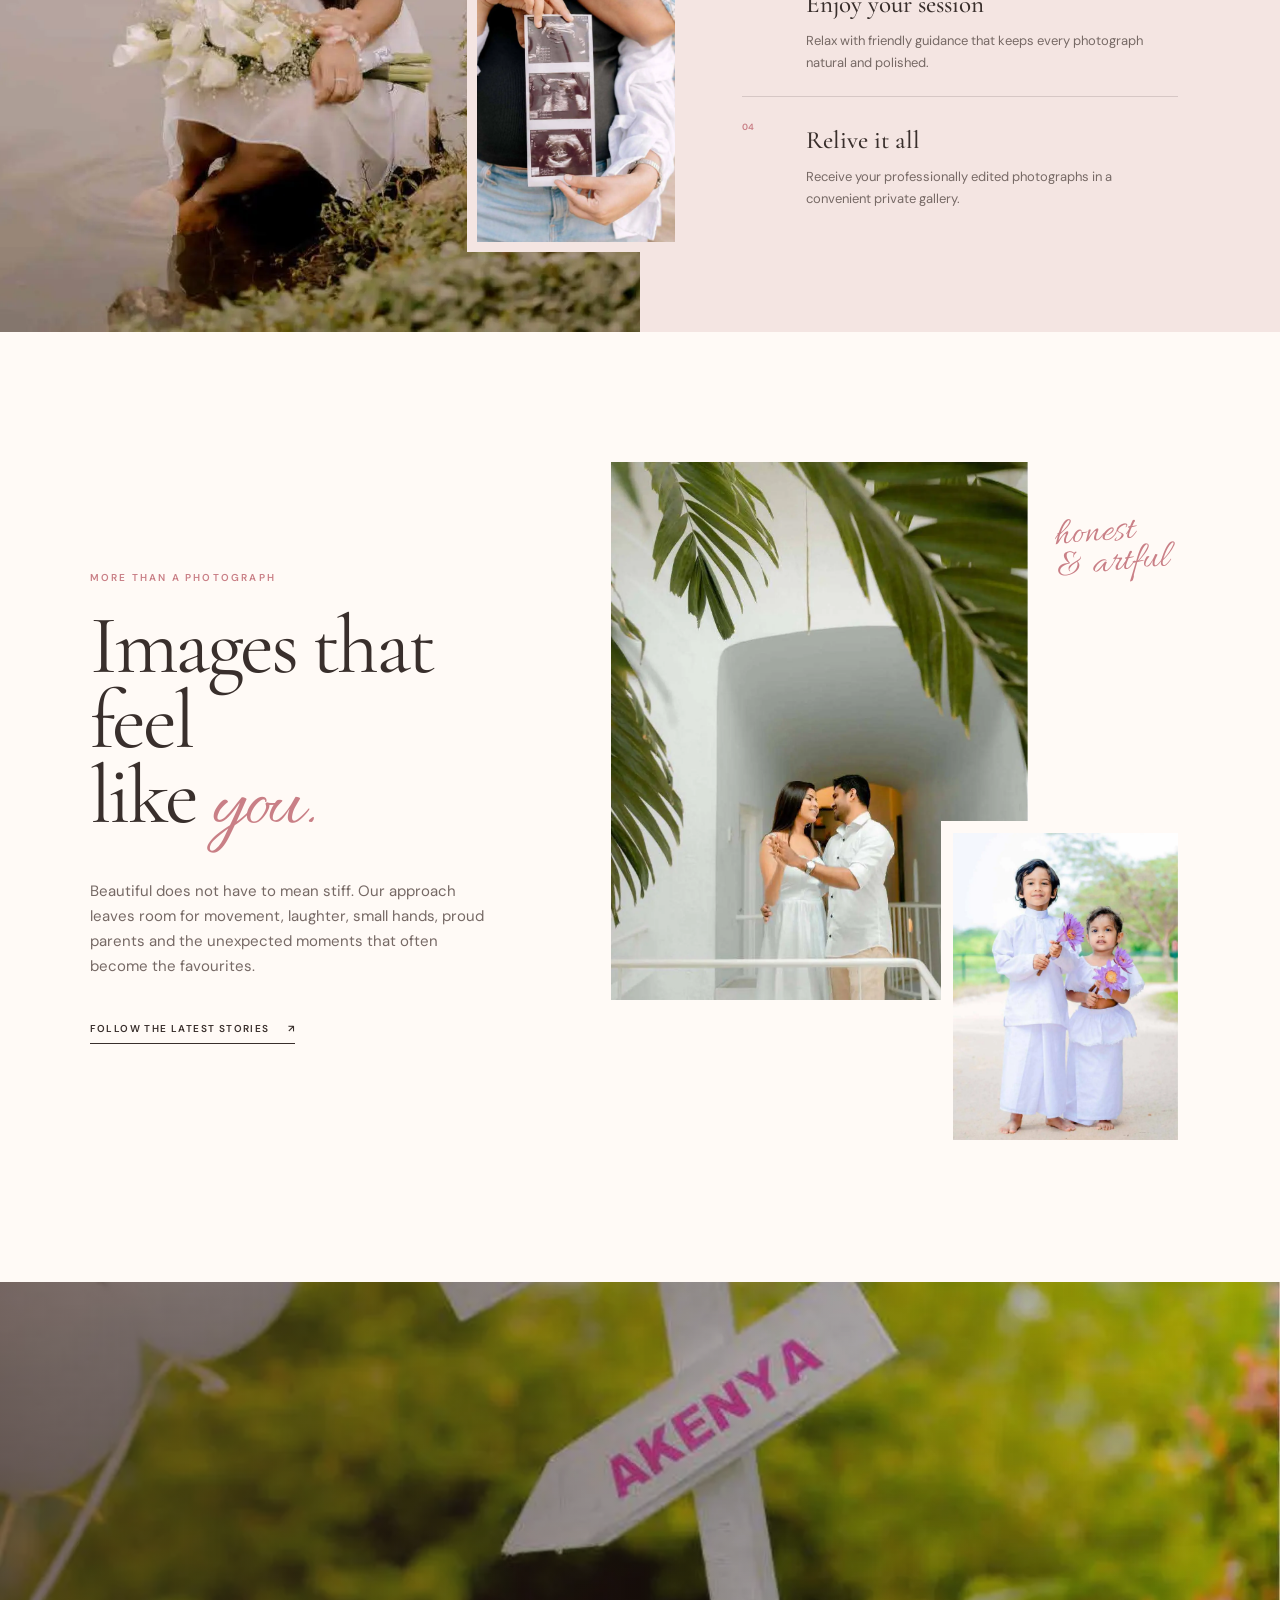
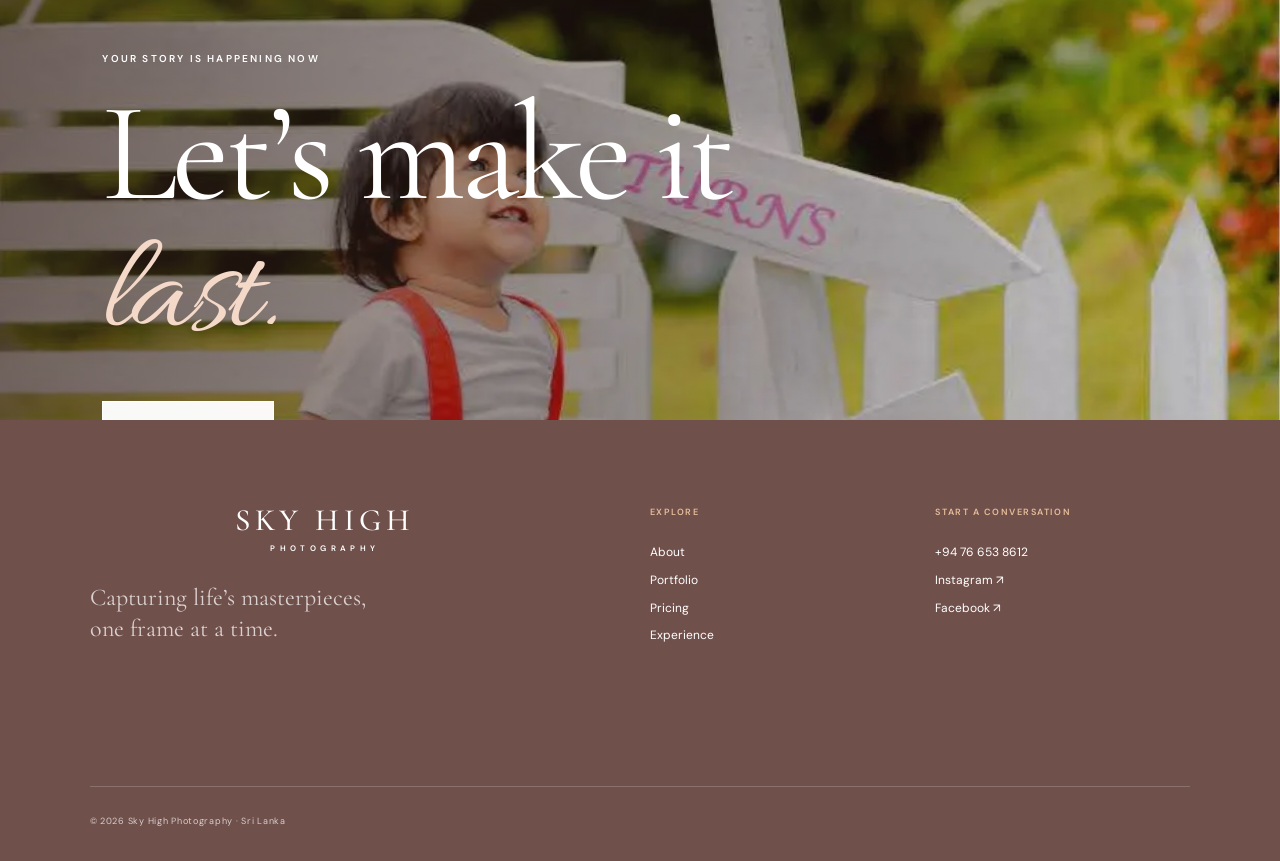
==== commit 7882f624: "Polish hero label and button contrast" ====
--- a/index.html
+++ b/index.html
@@ -9,7 +9,7 @@
   <link rel="preconnect" href="https://fonts.googleapis.com">
   <link rel="preconnect" href="https://fonts.gstatic.com" crossorigin>
   <link href="https://fonts.googleapis.com/css2?family=Allura&family=Cormorant+Garamond:ital,wght@0,400;0,500;0,600;1,400&family=DM+Sans:wght@400;500;600&display=swap" rel="stylesheet">
-  <link rel="stylesheet" href="styles.css?v=4">
+  <link rel="stylesheet" href="styles.css?v=5">
 </head>
 <body>
   <a class="skip-link" href="#main">Skip to content</a>
--- a/styles.css
+++ b/styles.css
@@ -45,12 +45,13 @@
 .hero-copy { grid-column: 1; grid-row: 1; position: relative; z-index: 2; width: auto; padding: 6vw; align-self: center; }
 .eyebrow { margin: 0 0 22px; color: var(--terracotta); font-size: 10px; font-weight: 600; letter-spacing: .22em; text-transform: uppercase; }
 .eyebrow.light { color: #fff; }
+.hero .eyebrow.light { color: var(--terracotta); }
 .hero h1, .welcome h2, .portfolio h2, .sessions h2, .experience h2, .promise h2, .final-cta h2 { margin: 0; font-family: var(--serif); font-weight: 400; line-height: .9; letter-spacing: -.035em; }
 .hero h1 { font-size: clamp(66px, 6.2vw, 112px); }
 .hero h1 em { display: inline-block; color: var(--terracotta); font-family: var(--script); font-size: 1.05em; font-style: normal; font-weight: 400; transform: translateY(.06em) rotate(-2deg); }
 .hero-copy > p:not(.eyebrow) { width: min(420px, 100%); margin: 28px 0 34px; font-family: var(--serif); font-size: 22px; line-height: 1.35; }
 .hero-note { position: absolute; z-index: 2; right: 2vw; bottom: 4%; margin: 0; color: white; font-size: 9px; font-weight: 600; letter-spacing: .2em; text-transform: uppercase; writing-mode: vertical-rl; }
-.button { display: inline-flex; align-items: center; justify-content: center; min-height: 51px; padding: 0 27px; border: 1px solid currentColor; font-size: 9px; font-weight: 600; letter-spacing: .18em; text-transform: uppercase; transition: background .25s, color .25s, transform .25s; }
+.button { display: inline-flex; align-items: center; justify-content: center; min-height: 51px; padding: 0 27px; border: 1px solid currentColor; font-size: 10px; font-weight: 600; letter-spacing: .18em; text-transform: uppercase; transition: background .25s, color .25s, transform .25s; }
 .button:hover { transform: translateY(-2px); }
 .button-light { background: var(--terracotta); color: white; border-color: var(--terracotta); }
 .button-light:hover { background: transparent; color: var(--terracotta); }
@@ -197,6 +198,7 @@
   .hero-shade { position: absolute; inset: 0; background: linear-gradient(0deg, rgba(50,35,31,.7), rgba(50,35,31,.04) 72%); }
   .hero-copy { position: absolute; left: 7vw; bottom: 9%; width: min(630px, 82vw); padding: 0; }
   .hero h1 { font-size: clamp(65px, 15vw, 100px); }
+  .hero .eyebrow.light { color: white; }
   .hero h1 em { color: #f2c9c9; }
   .hero .button-light { background: rgba(255,255,255,.96); color: var(--terracotta-deep); border-color: white; }
   .hero .button-light:hover { background: transparent; color: white; }
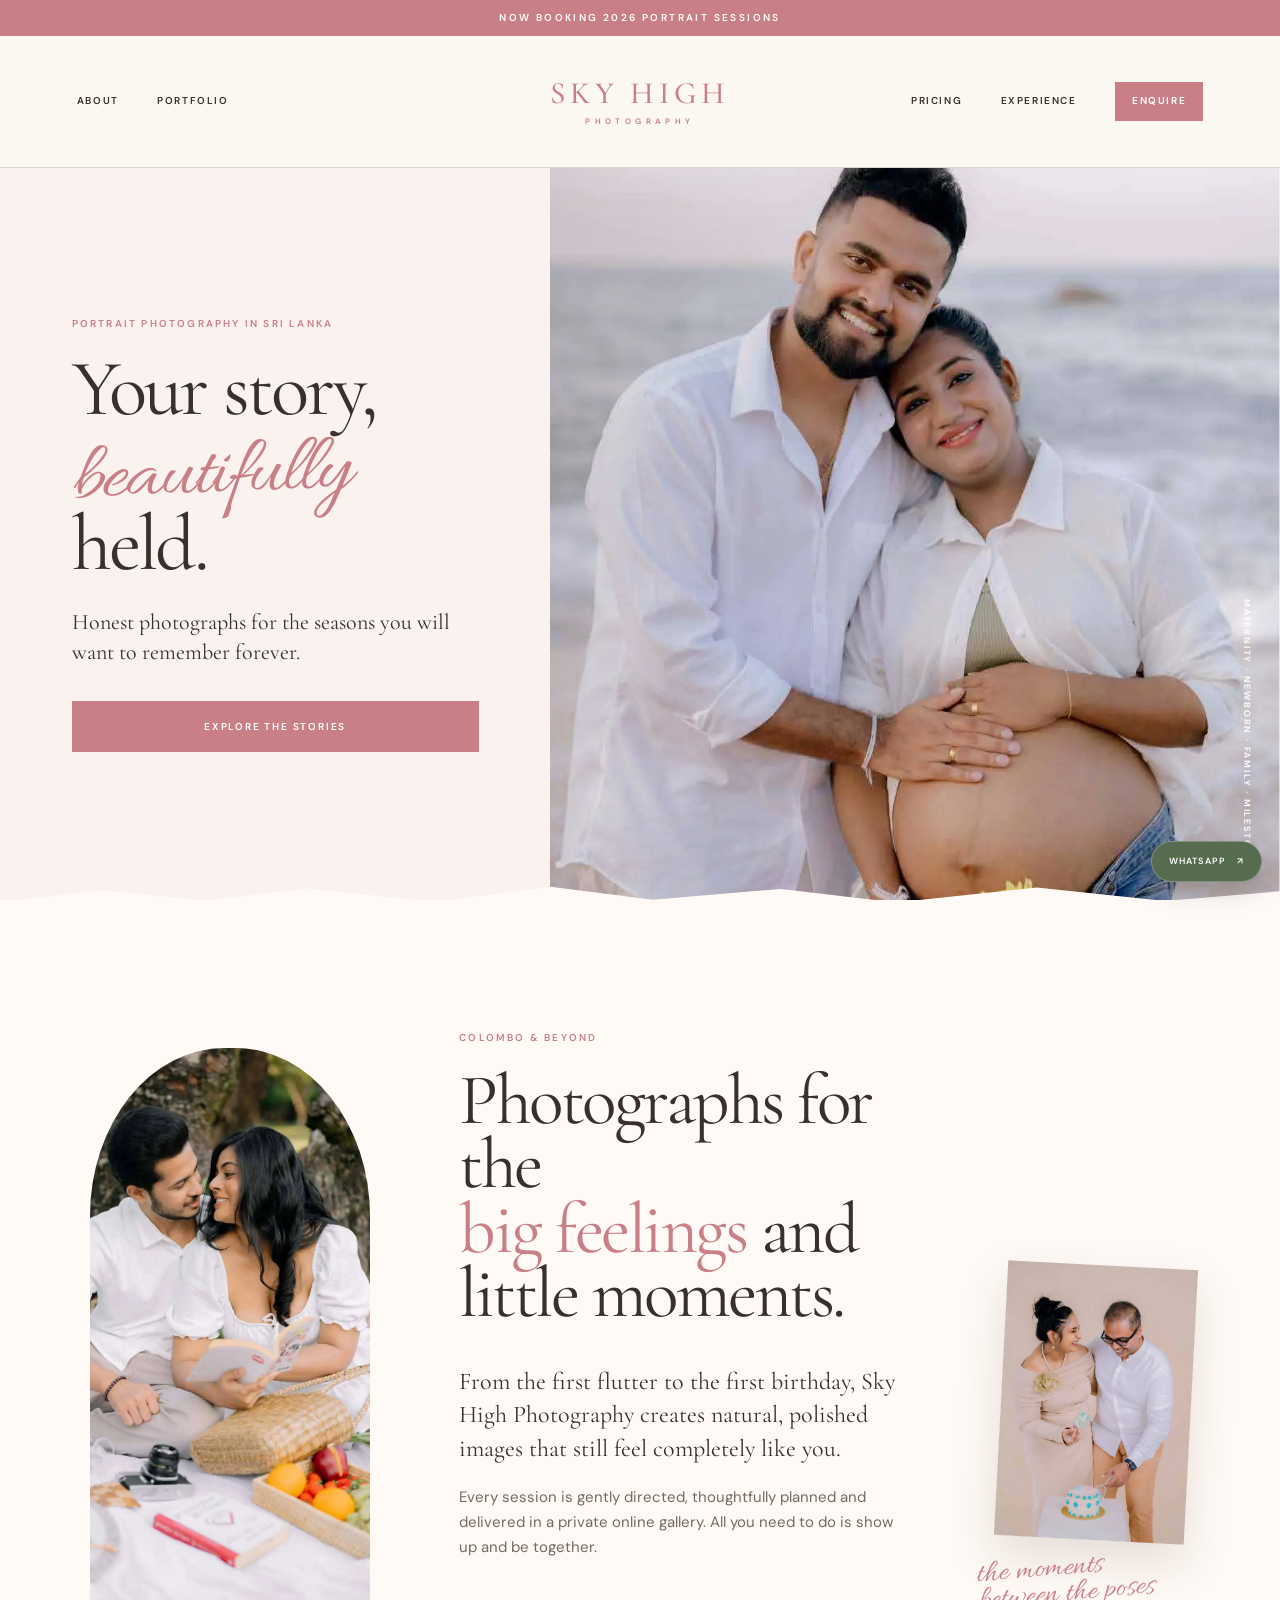
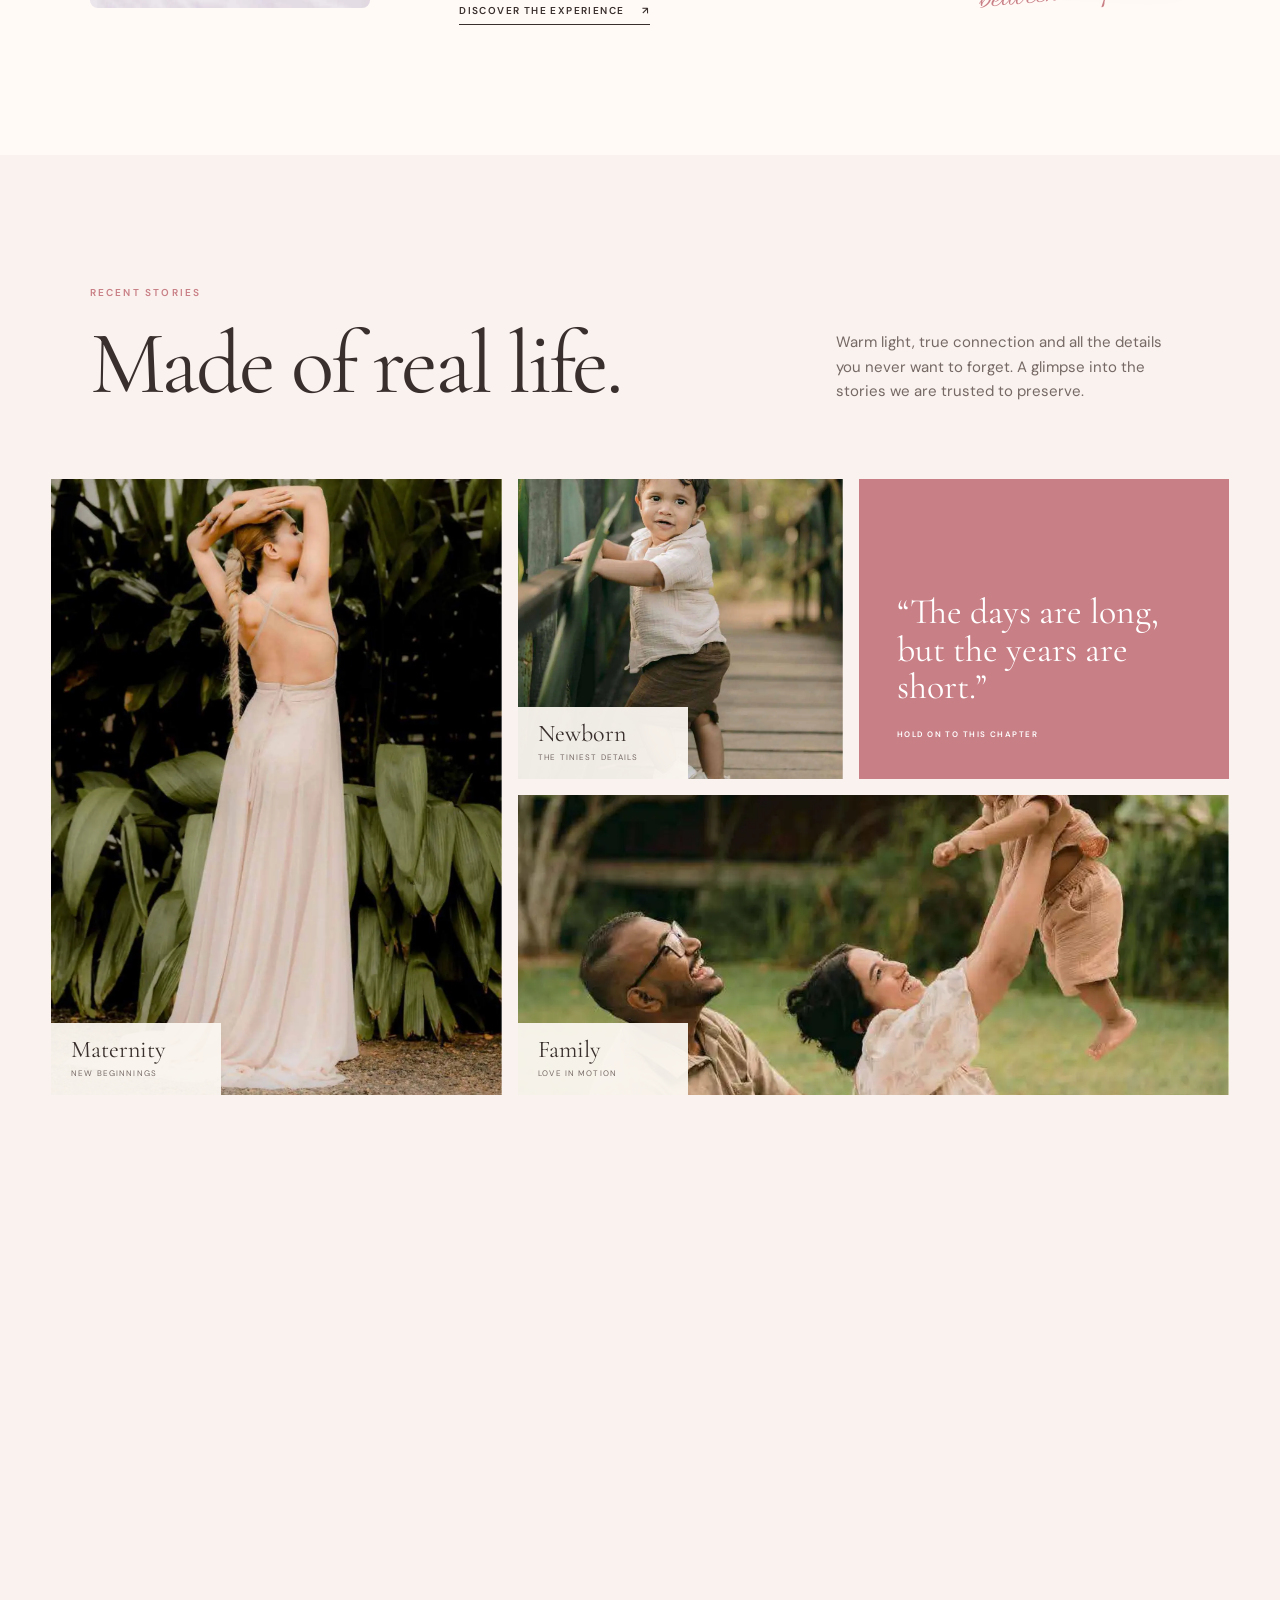
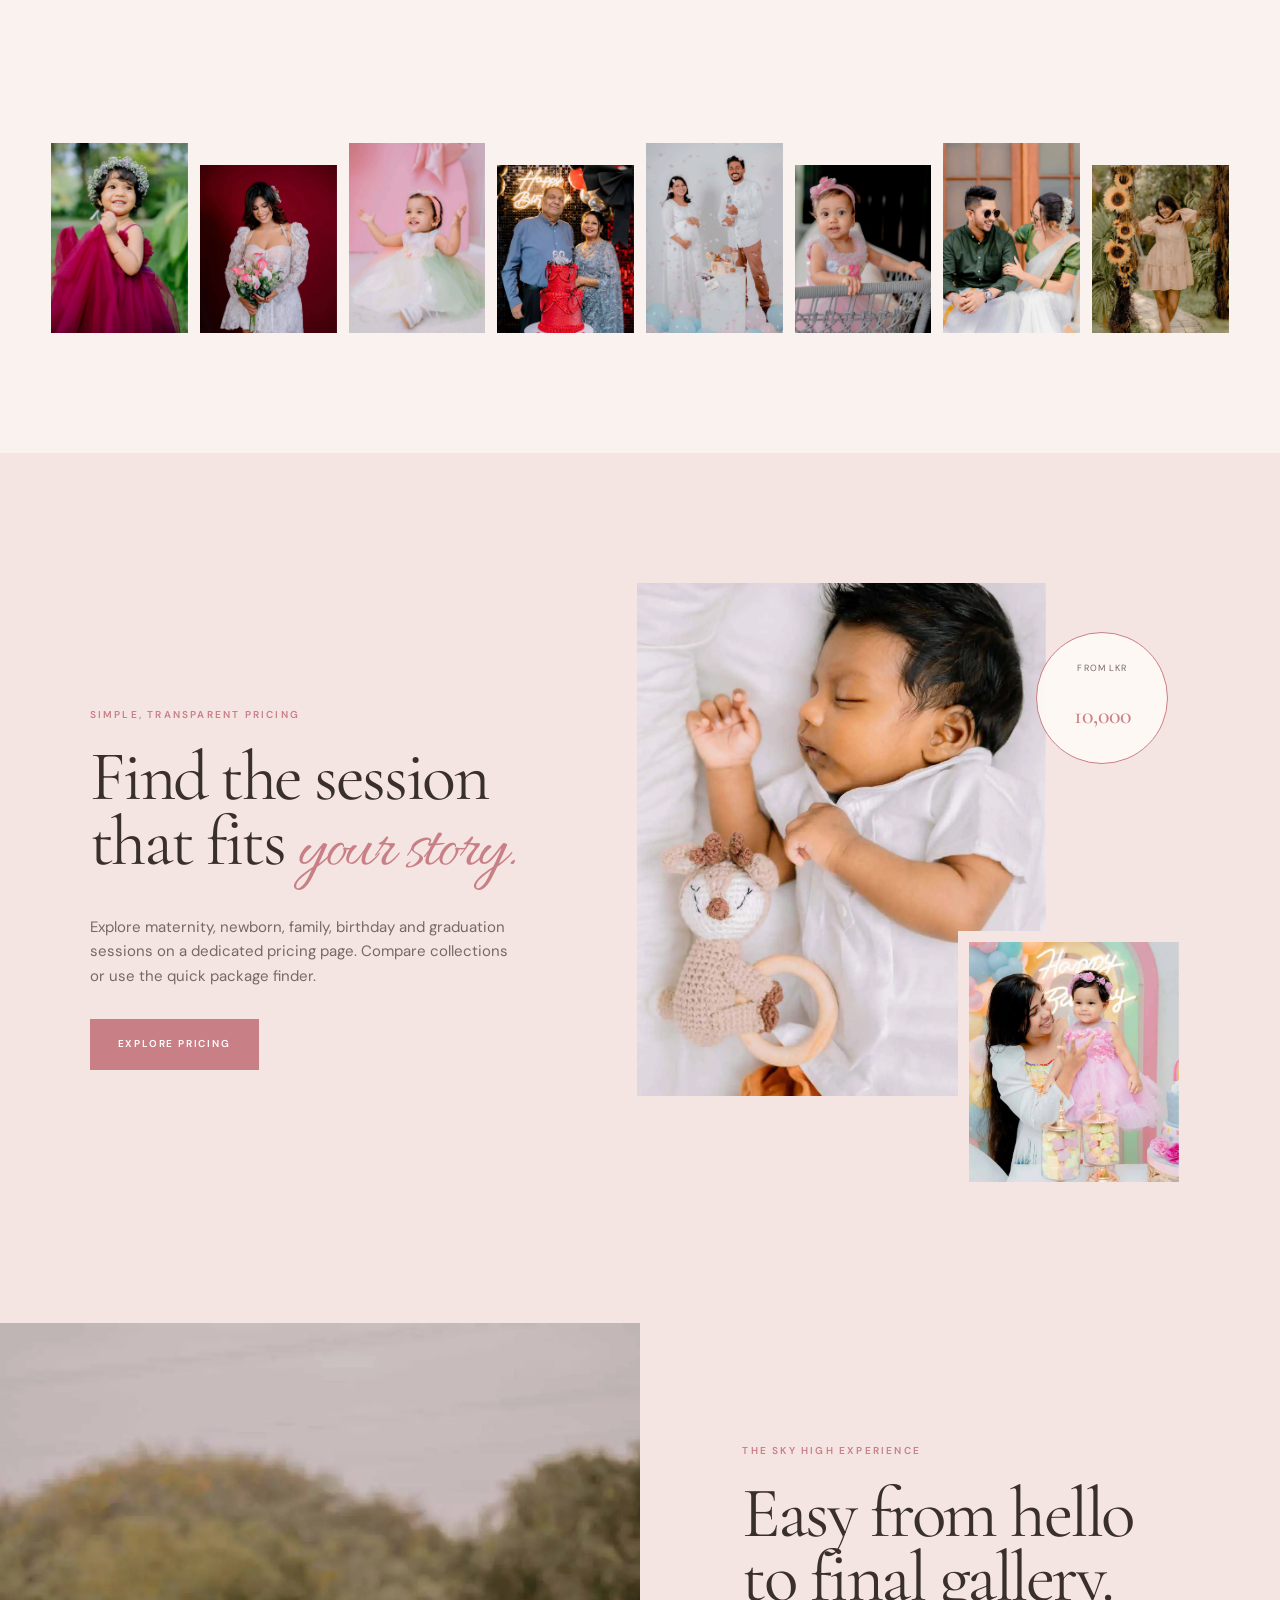
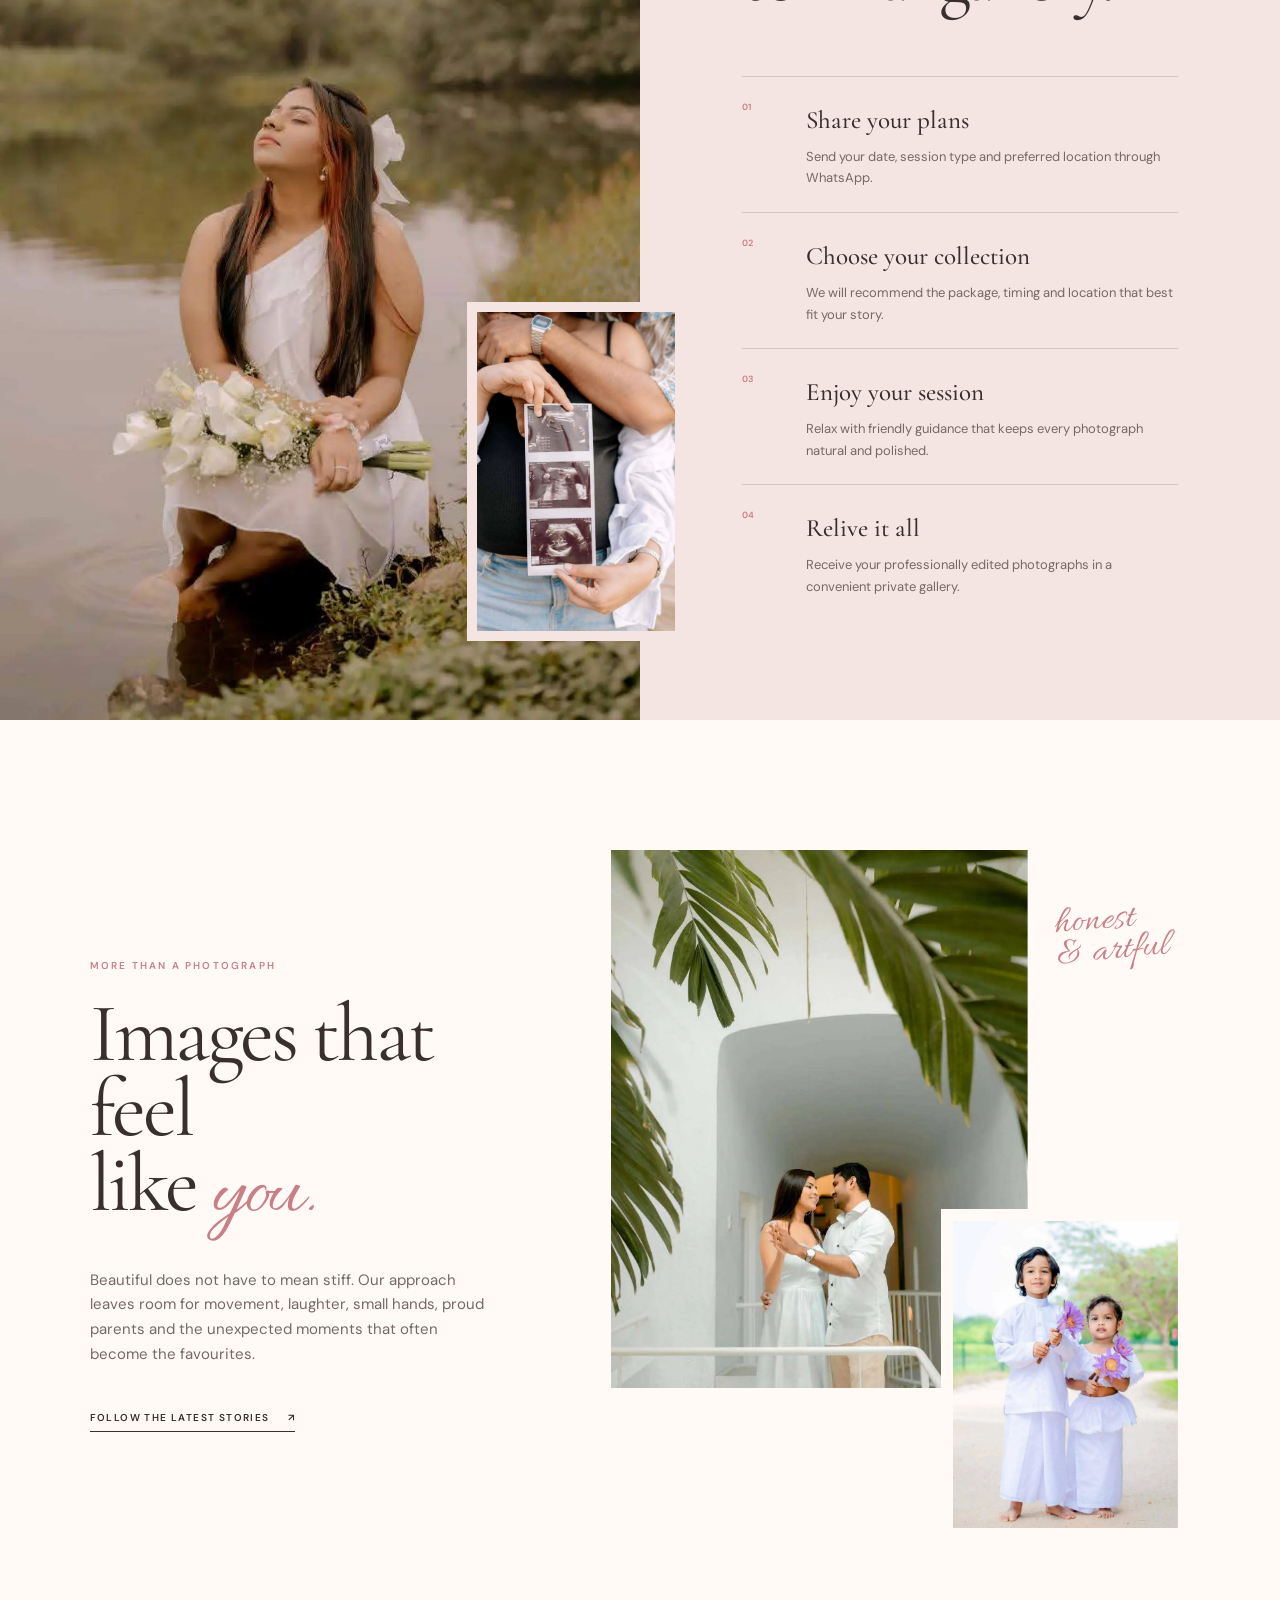
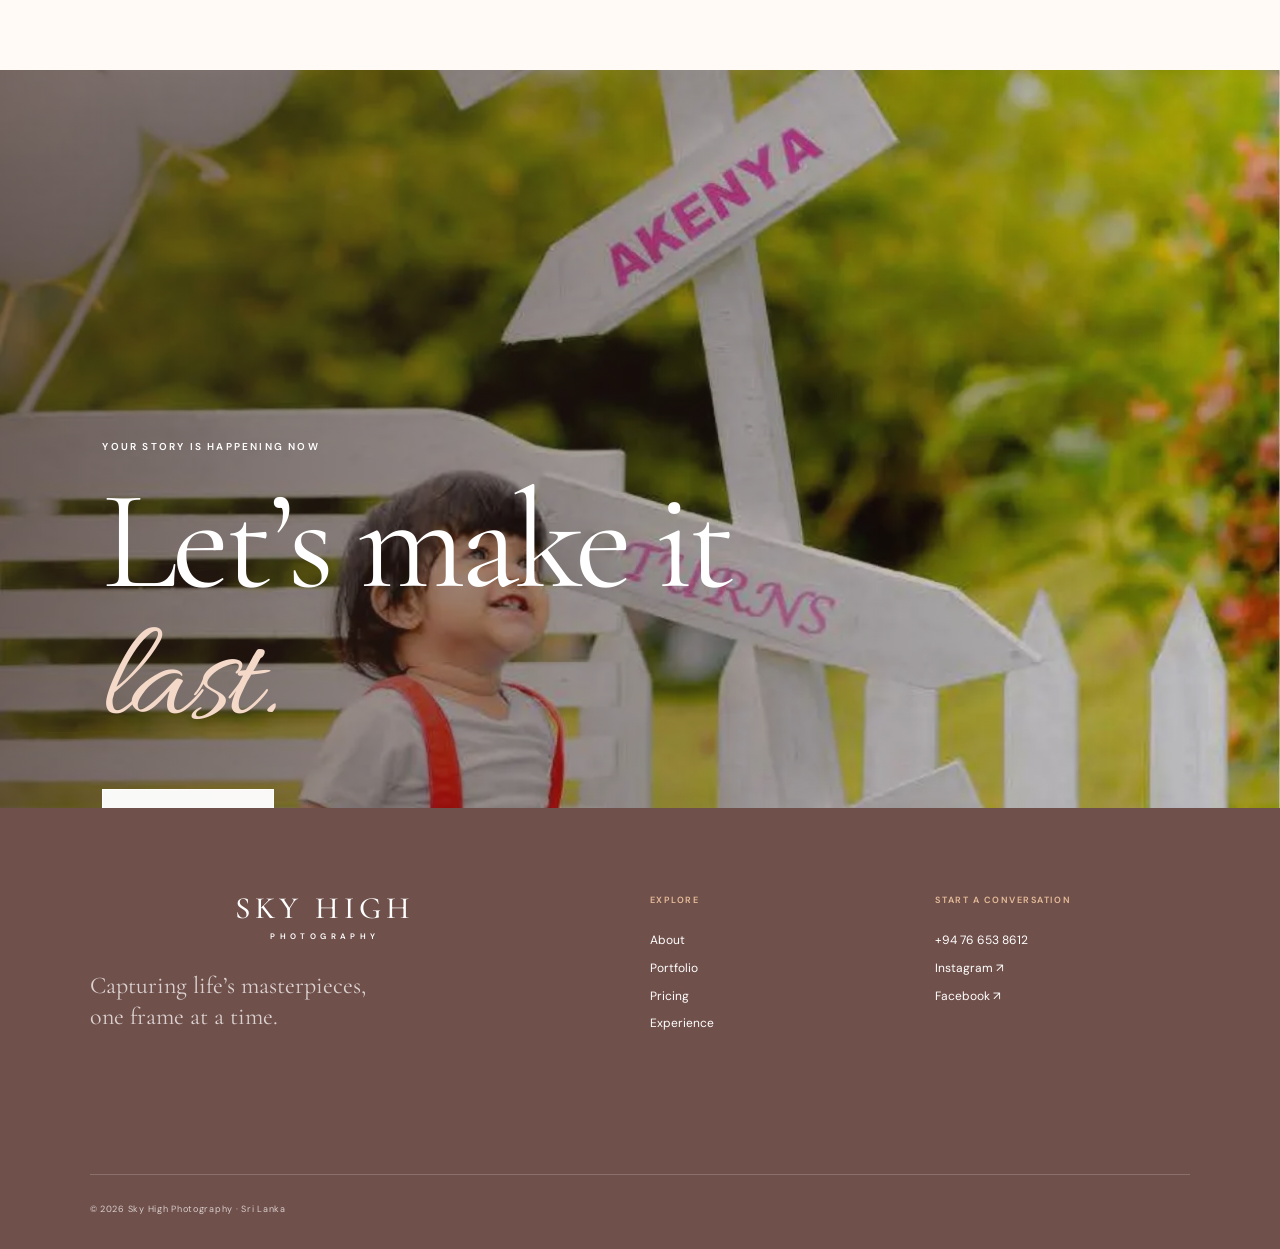
==== commit 451ad840: "Add interactive pricing page and refine desktop hero" ====
--- a/index.html
+++ b/index.html
@@ -4,12 +4,12 @@
   <meta charset="UTF-8">
   <meta name="viewport" content="width=device-width, initial-scale=1.0">
   <meta name="description" content="Sky High Photography creates warm maternity, newborn, baby, family, birthday and graduation photographs across Sri Lanka.">
-  <meta name="theme-color" content="#9a5238">
+  <meta name="theme-color" content="#c97f86">
   <title>Sky High Photography | Sri Lanka Portrait Photographer</title>
   <link rel="preconnect" href="https://fonts.googleapis.com">
   <link rel="preconnect" href="https://fonts.gstatic.com" crossorigin>
   <link href="https://fonts.googleapis.com/css2?family=Allura&family=Cormorant+Garamond:ital,wght@0,400;0,500;0,600;1,400&family=DM+Sans:wght@400;500;600&display=swap" rel="stylesheet">
-  <link rel="stylesheet" href="styles.css?v=5">
+  <link rel="stylesheet" href="styles.css?v=6">
 </head>
 <body>
   <a class="skip-link" href="#main">Skip to content</a>
@@ -25,7 +25,7 @@
       <small>PHOTOGRAPHY</small>
     </a>
     <nav class="nav-group nav-right" aria-label="Secondary navigation">
-      <a href="#pricing">Pricing</a>
+      <a href="pricing.html">Pricing</a>
       <a href="#experience">Experience</a>
       <a class="nav-enquire" href="https://wa.me/94766538612?text=Hi%20Sky%20High%20Photography%2C%20I%27d%20like%20to%20check%20your%20availability." target="_blank" rel="noopener">Enquire</a>
     </nav>
@@ -35,7 +35,7 @@
     <nav class="mobile-menu" id="mobile-menu" aria-label="Mobile navigation">
       <a href="#about">About</a>
       <a href="#portfolio">Portfolio</a>
-      <a href="#pricing">Pricing</a>
+      <a href="pricing.html">Pricing</a>
       <a href="#experience">Experience</a>
       <a href="https://wa.me/94766538612?text=Hi%20Sky%20High%20Photography%2C%20I%27d%20like%20to%20check%20your%20availability." target="_blank" rel="noopener">Check availability</a>
     </nav>
@@ -119,68 +119,17 @@
       </div>
     </section>
 
-    <section class="sessions section" id="pricing">
-      <div class="sessions-heading reveal">
-        <p class="eyebrow light">Sessions & pricing</p>
-        <h2>Choose the chapter<br>you’re living now.</h2>
-        <p>Simple starting prices make it easy to find the right session. We will confirm the best collection, location and any studio fees before you book.</p>
+    <section class="pricing-preview section">
+      <div class="pricing-preview-copy reveal">
+        <p class="eyebrow">Simple, transparent pricing</p>
+        <h2>Find the session<br>that fits <em>your story.</em></h2>
+        <p>Explore maternity, newborn, family, birthday and graduation sessions on a dedicated pricing page. Compare collections or use the quick package finder.</p>
+        <a class="button button-light" href="pricing.html">Explore pricing</a>
       </div>
-
-      <div class="session-cards">
-        <article class="session-card reveal">
-          <img src="assets/photos/photo-49.webp" alt="Outdoor maternity session" loading="lazy">
-          <div><p class="card-number">01</p><h3>Maternity</h3><p>Outdoor or indoor portraits celebrating your growing family.</p><dl><div><dt>Outdoor</dt><dd>from LKR 15,000</dd></div><div><dt>Indoor</dt><dd>from LKR 15,000*</dd></div></dl></div>
-        </article>
-        <article class="session-card reveal">
-          <img src="assets/photos/photo-38.webp" alt="Newborn photography session" loading="lazy">
-          <div><p class="card-number">02</p><h3>Newborn & Baby</h3><p>Gentle sessions for brand-new arrivals and first-year milestones.</p><dl><div><dt>Outdoor baby</dt><dd>from LKR 15,000</dd></div><div><dt>Indoor newborn</dt><dd>from LKR 20,000*</dd></div></dl></div>
-        </article>
-        <article class="session-card reveal">
-          <img src="assets/photos/photo-28.webp" alt="Family photography session" loading="lazy">
-          <div><p class="card-number">03</p><h3>Family & Couple</h3><p>Natural photographs of your people, connection and season together.</p><dl><div><dt>Outdoor</dt><dd>from LKR 15,000</dd></div><div><dt>Indoor</dt><dd>from LKR 25,000*</dd></div></dl></div>
-        </article>
-        <article class="session-card reveal">
-          <img src="assets/photos/photo-09.webp" alt="Birthday milestone celebration" loading="lazy">
-          <div><p class="card-number">04</p><h3>Birthday</h3><p>Portrait sessions for children, adults and milestone celebrations.</p><dl><div><dt>Outdoor</dt><dd>from LKR 20,000</dd></div><div><dt>Indoor</dt><dd>from LKR 15,000*</dd></div></dl></div>
-        </article>
-        <article class="session-card reveal">
-          <img src="assets/photos/photo-04.webp" alt="Graduation photography session" loading="lazy">
-          <div><p class="card-number">05</p><h3>Graduation</h3><p>Confident portraits that mark the work, pride and achievement.</p><dl><div><dt>Individual</dt><dd>from LKR 10,000</dd></div><div><dt>Couple</dt><dd>from LKR 15,000</dd></div></dl></div>
-        </article>
-      </div>
-
-      <p class="studio-note">* Studio rental is quoted separately when required.</p>
-
-      <div class="package-area reveal">
-        <div class="package-intro">
-          <p class="eyebrow">Popular outdoor collections</p>
-          <h3>More clarity.<br><em>Less guesswork.</em></h3>
-          <p>Maternity, baby and family outdoor sessions can be tailored from these core collections.</p>
-        </div>
-        <div class="package-list">
-          <article class="package">
-            <div><span>Bronze</span><strong>LKR 15,000</strong></div>
-            <p>1 hour · 1 outfit · 1 location · 50 professionally edited images · digital delivery</p>
-          </article>
-          <article class="package featured">
-            <p class="popular">Most popular</p>
-            <div><span>Silver</span><strong>LKR 18,000</strong></div>
-            <p>1 hour · 1 outfit · 1 location · 10×15 framed portrait · 50 professionally edited images</p>
-          </article>
-          <article class="package">
-            <div><span>Diamond</span><strong>LKR 25,000</strong></div>
-            <p>Up to 3 hours · 2 outfits · 2 locations · 100 professionally edited images · digital delivery</p>
-          </article>
-          <article class="package">
-            <div><span>VIP</span><strong>LKR 30,000</strong></div>
-            <p>Up to 3 hours · 2 outfits · 2 locations · 12×18 framed portrait · 100 professionally edited images</p>
-          </article>
-        </div>
-      </div>
-
-      <div class="pricing-action reveal">
-        <div><span class="script">Not sure which one?</span><p>Tell us what you are celebrating and we will recommend the best-fit collection.</p></div>
-        <a class="button button-gold" href="https://wa.me/94766538612?text=Hi%20Sky%20High%20Photography%2C%20please%20help%20me%20choose%20a%20package." target="_blank" rel="noopener">Help me choose</a>
+      <div class="pricing-preview-images reveal">
+        <img src="assets/photos/photo-38.webp" alt="Newborn portrait session" loading="lazy">
+        <img src="assets/photos/photo-09.webp" alt="Birthday portrait session" loading="lazy">
+        <span>from LKR<br><strong>10,000</strong></span>
       </div>
     </section>
 
@@ -233,7 +182,7 @@
     </div>
     <div class="footer-nav">
       <p>Explore</p>
-      <a href="#about">About</a><a href="#portfolio">Portfolio</a><a href="#pricing">Pricing</a><a href="#experience">Experience</a>
+      <a href="#about">About</a><a href="#portfolio">Portfolio</a><a href="pricing.html">Pricing</a><a href="#experience">Experience</a>
     </div>
     <div class="footer-contact">
       <p>Start a conversation</p>
@@ -245,6 +194,6 @@
   </footer>
 
   <a class="whatsapp-float" href="https://wa.me/94766538612?text=Hi%20Sky%20High%20Photography%2C%20I%27d%20like%20to%20check%20your%20availability." target="_blank" rel="noopener" aria-label="Chat with Sky High Photography on WhatsApp">WhatsApp <span>↗</span></a>
-  <script src="script.js?v=2"></script>
+  <script src="script.js?v=3"></script>
 </body>
 </html>
--- a/styles.css
+++ b/styles.css
@@ -39,10 +39,11 @@
 .site-header.sticky .brand span { font-size: 25px; }
 .menu-toggle, .mobile-menu { display: none; }
 
-.hero { position: relative; height: min(720px, calc(100vh - 168px)); min-height: 620px; display: grid; grid-template-columns: 43% 57%; overflow: hidden; background: var(--paper); color: var(--ink); }
-.hero-photo { grid-column: 2; grid-row: 1; width: 100%; height: 100%; object-fit: cover; object-position: center 18%; }
-.hero-shade { grid-column: 2; grid-row: 1; position: relative; z-index: 1; background: linear-gradient(90deg, rgba(88, 62, 55, .12), rgba(88, 62, 55, 0) 48%); pointer-events: none; }
-.hero-copy { grid-column: 1; grid-row: 1; position: relative; z-index: 2; width: auto; padding: 6vw; align-self: center; }
+.hero { position: relative; height: clamp(620px, calc(100vh - 168px), 740px); overflow: hidden; background: var(--paper); color: var(--ink); }
+.hero-photo { position: absolute; inset: 0 0 0 43%; width: 57%; height: 100%; object-fit: cover; object-position: center 18%; }
+.hero-shade { position: absolute; z-index: 1; inset: 0 0 0 43%; background: linear-gradient(90deg, rgba(88, 62, 55, .12), rgba(88, 62, 55, 0) 48%); pointer-events: none; }
+.hero-copy { position: absolute; z-index: 2; inset: 0 57% 0 0; padding: clamp(46px, 5.6vw, 105px); display: flex; flex-direction: column; justify-content: center; }
+.hero-copy.reveal { opacity: 1; transform: none; }
 .eyebrow { margin: 0 0 22px; color: var(--terracotta); font-size: 10px; font-weight: 600; letter-spacing: .22em; text-transform: uppercase; }
 .eyebrow.light { color: #fff; }
 .hero .eyebrow.light { color: var(--terracotta); }
@@ -126,6 +127,96 @@
 .pricing-action .script { display: block; font-family: var(--script); font-size: 42px; line-height: 1; }
 .pricing-action p { margin: 8px 0 0; color: var(--muted); }
 
+.pricing-preview { display: grid; grid-template-columns: .78fr 1fr; gap: 9vw; align-items: center; background: var(--blush); }
+.pricing-preview-copy { max-width: 610px; }
+.pricing-preview h2, .pricing-hero h1, .package-finder h2, .all-sessions h2, .collection-compare h2, .pricing-faq h2, .pricing-final-cta h2 { margin: 0; font-family: var(--serif); font-weight: 400; line-height: .92; letter-spacing: -.035em; }
+.pricing-preview h2 { font-size: clamp(58px, 5.5vw, 94px); }
+.pricing-preview h2 em { color: var(--terracotta); font-family: var(--script); font-style: normal; }
+.pricing-preview-copy > p:not(.eyebrow) { max-width: 540px; margin: 30px 0; color: var(--muted); }
+.pricing-preview-images { position: relative; min-height: 610px; }
+.pricing-preview-images img:first-child { position: absolute; left: 0; top: 0; width: 74%; height: 84%; object-fit: cover; }
+.pricing-preview-images img:nth-child(2) { position: absolute; right: 0; bottom: 0; width: 42%; height: 43%; object-fit: cover; border: 11px solid var(--blush); }
+.pricing-preview-images > span { position: absolute; right: 4%; top: 8%; padding: 18px; display: grid; place-items: center; width: 132px; height: 132px; border: 1px solid var(--terracotta); border-radius: 50%; background: rgba(255,250,246,.92); color: var(--muted); font-size: 9px; line-height: 1.5; letter-spacing: .12em; text-align: center; text-transform: uppercase; }
+.pricing-preview-images strong { display: block; color: var(--terracotta); font-family: var(--serif); font-size: 24px; font-weight: 500; letter-spacing: 0; }
+
+/* Dedicated pricing page */
+[hidden] { display: none !important; }
+.nav-group a.active::after { width: 100%; }
+.pricing-hero { min-height: 680px; display: grid; grid-template-columns: .78fr 1fr; background: var(--paper); }
+.pricing-hero-copy { padding: 90px 7vw; display: flex; flex-direction: column; justify-content: center; }
+.pricing-hero h1 { font-size: clamp(75px, 7.5vw, 132px); }
+.pricing-hero h1 em { color: var(--terracotta); font-family: var(--script); font-style: normal; }
+.pricing-hero-copy > p:not(.eyebrow) { max-width: 500px; margin: 32px 0 4px; color: var(--muted); font-family: var(--serif); font-size: 23px; line-height: 1.4; }
+.pricing-hero-image { position: relative; min-height: 680px; overflow: hidden; }
+.pricing-hero-image img { height: 100%; object-fit: cover; object-position: center 30%; }
+.pricing-hero-image span { position: absolute; left: 40px; bottom: 35px; padding: 15px 19px; background: rgba(255,250,246,.9); color: var(--terracotta-deep); font-family: var(--script); font-size: 31px; line-height: .85; transform: rotate(-3deg); }
+
+.package-finder { display: grid; grid-template-columns: .55fr 1fr; gap: 8vw; background: var(--ivory); }
+.finder-heading { position: sticky; top: 120px; align-self: start; }
+.package-finder h2 { font-size: clamp(58px, 5.3vw, 88px); }
+.finder-heading > p:last-child { max-width: 420px; color: var(--muted); }
+.finder-panel { border: 1px solid var(--line); background: var(--paper); }
+.finder-step { padding: 34px; display: grid; grid-template-columns: 42px 1fr; gap: 20px; border-bottom: 1px solid var(--line); }
+.finder-step-number { color: var(--terracotta); font-size: 9px; font-weight: 600; letter-spacing: .18em; }
+.finder-question { margin: -4px 0 18px; font-family: var(--serif); font-size: 25px; line-height: 1.2; }
+.choice-row { display: flex; flex-wrap: wrap; gap: 8px; }
+.choice { padding: 11px 15px; border: 1px solid var(--line); background: var(--ivory); cursor: pointer; font-size: 9px; font-weight: 600; letter-spacing: .11em; text-transform: uppercase; transition: background .2s, border-color .2s, color .2s; }
+.choice:hover, .choice.active { border-color: var(--terracotta); background: var(--terracotta); color: white; }
+.finder-result { padding: 38px 34px; display: grid; grid-template-columns: 1fr auto; gap: 30px; align-items: end; background: var(--blush); }
+.finder-result .eyebrow { margin-bottom: 10px; }
+.finder-result h3 { margin: 0; font-family: var(--serif); font-size: 34px; font-weight: 500; line-height: 1.1; }
+.finder-result strong { display: block; margin-top: 10px; color: var(--terracotta); font-family: var(--serif); font-size: 29px; font-weight: 500; }
+.finder-result p:last-child { max-width: 480px; margin: 9px 0 0; color: var(--muted); font-size: 12px; }
+.finder-result .button { width: 205px; text-align: center; }
+
+.all-sessions { background: var(--blush); }
+.all-sessions-heading { display: flex; justify-content: space-between; gap: 60px; align-items: end; margin-bottom: 60px; }
+.all-sessions h2 { font-size: clamp(61px, 6vw, 100px); }
+.pricing-filters { display: flex; gap: 8px; flex-wrap: wrap; justify-content: flex-end; }
+.pricing-filter { padding: 12px 17px; border: 1px solid var(--line); background: transparent; cursor: pointer; color: var(--muted); font-size: 9px; font-weight: 600; letter-spacing: .13em; text-transform: uppercase; }
+.pricing-filter:hover, .pricing-filter.active { border-color: var(--terracotta); background: var(--terracotta); color: white; }
+.pricing-session-grid { display: grid; grid-template-columns: repeat(5, 1fr); gap: 12px; }
+.pricing-session-card { background: var(--ivory); }
+.pricing-session-card img { height: 270px; object-fit: cover; }
+.pricing-session-card > div { padding: 28px 24px; }
+.pricing-session-card span { color: var(--terracotta); font-size: 9px; font-weight: 600; letter-spacing: .16em; }
+.pricing-session-card h3 { min-height: 62px; margin: 20px 0; font-family: var(--serif); font-size: 31px; font-weight: 500; line-height: 1; }
+.pricing-session-card p { margin: 0; padding: 10px 0; display: flex; justify-content: space-between; gap: 12px; border-top: 1px solid var(--line); color: var(--muted); font-size: 10px; }
+.pricing-session-card strong { color: var(--ink); white-space: nowrap; }
+
+.collection-compare { display: grid; grid-template-columns: .48fr 1fr; gap: 8vw; background: var(--ivory); }
+.collection-heading { align-self: start; position: sticky; top: 120px; }
+.collection-compare h2 { font-size: clamp(60px, 5.6vw, 94px); }
+.collection-compare h2 em { color: var(--terracotta); font-family: var(--script); font-style: normal; }
+.collection-heading > p:last-child { max-width: 420px; color: var(--muted); }
+.collection-grid { display: grid; grid-template-columns: 1fr 1fr; gap: 12px; }
+.collection-card { position: relative; padding: 35px; border: 1px solid var(--line); background: var(--paper); }
+.collection-card.featured { border-color: var(--terracotta); background: var(--blush); }
+.collection-card .popular { position: absolute; top: 0; right: 0; margin: 0; padding: 5px 10px; background: var(--terracotta); color: white; font-size: 7px; font-weight: 600; letter-spacing: .14em; text-transform: uppercase; }
+.collection-name { margin: 0; font-family: var(--serif); font-size: 40px; line-height: 1; }
+.collection-card > strong { display: block; margin-top: 12px; color: var(--terracotta); font-size: 12px; letter-spacing: .12em; }
+.collection-card ul { margin: 28px 0 5px; padding: 0; list-style: none; }
+.collection-card li { padding: 8px 0; border-top: 1px solid var(--line); color: var(--muted); font-size: 11px; }
+.collection-card li::before { content: "✓"; margin-right: 10px; color: var(--terracotta); }
+
+.pricing-faq { display: grid; grid-template-columns: .55fr 1fr; gap: 9vw; background: var(--paper); }
+.pricing-faq h2 { font-size: clamp(60px, 5.6vw, 94px); }
+.faq-list { border-top: 1px solid var(--line); }
+.faq-list details { border-bottom: 1px solid var(--line); }
+.faq-list summary { padding: 24px 42px 24px 0; position: relative; cursor: pointer; list-style: none; font-family: var(--serif); font-size: 25px; }
+.faq-list summary::-webkit-details-marker { display: none; }
+.faq-list summary::after { content: "+"; position: absolute; right: 3px; top: 22px; color: var(--terracotta); font-family: var(--sans); font-size: 21px; }
+.faq-list details[open] summary::after { content: "−"; }
+.faq-list details p { max-width: 620px; margin: -5px 0 25px; color: var(--muted); }
+
+.pricing-final-cta { position: relative; min-height: 670px; overflow: hidden; color: white; }
+.pricing-final-cta > img { width: 100%; height: 670px; object-fit: cover; object-position: center 52%; }
+.pricing-final-copy { position: absolute; z-index: 2; left: 7vw; top: 50%; transform: translateY(-50%); }
+.pricing-final-copy.in-view { transform: translateY(-50%); }
+.pricing-final-cta h2 { font-size: clamp(80px, 9vw, 145px); }
+.pricing-final-cta h2 em { color: #f2c9c9; font-family: var(--script); font-style: normal; }
+.pricing-final-cta .button { margin-top: 34px; background: white; color: var(--terracotta-deep); border-color: white; }
+
 .experience { min-height: 900px; display: grid; grid-template-columns: 1fr 1fr; background: var(--blush); }
 .experience-photo { position: relative; min-height: 800px; }
 .experience-photo > img:first-child { width: 100%; height: 100%; object-fit: cover; }
@@ -175,6 +266,7 @@
   .site-header { padding: 0 4vw; }
   .nav-group { gap: 20px; }
   .session-cards { grid-template-columns: repeat(3, 1fr); }
+  .pricing-session-grid { grid-template-columns: repeat(3, 1fr); }
 }
 
 @media (max-width: 900px) {
@@ -193,10 +285,10 @@
   .mobile-menu.open { display: flex; }
   .mobile-menu a { padding: 13px 0; border-bottom: 1px solid var(--line); font-family: var(--serif); font-size: 34px; line-height: 1.1; }
   .mobile-menu a:last-child { margin-top: 20px; padding: 16px 20px; background: var(--terracotta); color: white; border: 0; font-family: var(--sans); font-size: 10px; letter-spacing: .14em; text-align: center; text-transform: uppercase; }
-  .hero { height: 78vh; min-height: 620px; display: block; color: white; }
-  .hero-photo { position: absolute; inset: 0; object-position: center 22%; }
+  .hero { height: 78vh; min-height: 620px; color: white; }
+  .hero-photo { position: absolute; inset: 0; width: 100%; object-position: center 22%; }
   .hero-shade { position: absolute; inset: 0; background: linear-gradient(0deg, rgba(50,35,31,.7), rgba(50,35,31,.04) 72%); }
-  .hero-copy { position: absolute; left: 7vw; bottom: 9%; width: min(630px, 82vw); padding: 0; }
+  .hero-copy { position: absolute; inset: auto 7vw 9%; width: min(630px, 82vw); padding: 0; display: block; }
   .hero h1 { font-size: clamp(65px, 15vw, 100px); }
   .hero .eyebrow.light { color: white; }
   .hero h1 em { color: #f2c9c9; }
@@ -220,6 +312,15 @@
   .experience-copy { padding: 95px 7vw; }
   .promise { grid-template-columns: 1fr 1fr; gap: 6vw; }
   .promise-collage { min-height: 540px; }
+  .pricing-preview { grid-template-columns: 1fr 1fr; gap: 6vw; }
+  .pricing-preview-images { min-height: 520px; }
+  .pricing-hero { min-height: 590px; grid-template-columns: 1fr 1fr; }
+  .pricing-hero-copy { padding: 70px 6vw; }
+  .pricing-hero-image { min-height: 590px; }
+  .package-finder, .collection-compare, .pricing-faq { grid-template-columns: 1fr; }
+  .finder-heading, .collection-heading { position: static; }
+  .pricing-session-grid { grid-template-columns: repeat(2, 1fr); }
+  .pricing-session-card img { height: 320px; }
 }
 
 @media (max-width: 620px) {
@@ -271,6 +372,40 @@
   .promise-collage { width: 100%; min-height: 500px; }
   .promise-copy { width: 100%; }
   .promise h2 { font-size: 61px; }
+  .pricing-preview { display: flex; flex-direction: column-reverse; }
+  .pricing-preview-copy { width: 100%; }
+  .pricing-preview h2 { font-size: 55px; }
+  .pricing-preview-images { width: 100%; min-height: 480px; }
+  .pricing-preview-images > span { right: 1%; width: 112px; height: 112px; }
+  .pricing-hero { display: flex; flex-direction: column-reverse; min-height: 0; }
+  .pricing-hero-image { min-height: 56vh; }
+  .pricing-hero-image span { left: 18px; bottom: 18px; font-size: 27px; }
+  .pricing-hero-copy { padding: 70px 22px 75px; }
+  .pricing-hero h1 { font-size: 72px; }
+  .pricing-hero-copy > p:not(.eyebrow) { font-size: 20px; }
+  .package-finder { padding-top: 75px; }
+  .package-finder h2, .all-sessions h2, .collection-compare h2, .pricing-faq h2 { font-size: 55px; }
+  .finder-step { padding: 28px 22px; grid-template-columns: 30px 1fr; gap: 10px; }
+  .choice-row { display: grid; grid-template-columns: 1fr 1fr; }
+  .choice { min-height: 44px; }
+  .choice-row.compact { display: flex; }
+  .choice-row.compact .choice { flex: 1; }
+  .finder-result { padding: 30px 22px; grid-template-columns: 1fr; }
+  .finder-result .button { width: 100%; }
+  .all-sessions-heading { display: block; }
+  .pricing-filters { margin-top: 30px; justify-content: flex-start; }
+  .pricing-session-grid { display: flex; margin-right: -22px; overflow-x: auto; scroll-snap-type: x mandatory; gap: 10px; padding-bottom: 12px; }
+  .pricing-session-card { flex: 0 0 82vw; scroll-snap-align: start; }
+  .pricing-session-card img { height: 300px; }
+  .collection-grid { grid-template-columns: 1fr; }
+  .collection-card { padding: 30px 25px; }
+  .pricing-faq { gap: 35px; }
+  .faq-list summary { font-size: 22px; }
+  .pricing-final-cta, .pricing-final-cta > img { min-height: 590px; height: 70vh; }
+  .pricing-final-cta > img { object-position: 58% center; }
+  .pricing-final-copy { left: 22px; right: 22px; top: auto; bottom: 8%; transform: none; }
+  .pricing-final-copy.in-view { transform: none; }
+  .pricing-final-cta h2 { font-size: 72px; }
   .final-cta { height: 75vh; min-height: 560px; }
   .final-cta > img { object-position: 58% center; }
   .final-shade { background: linear-gradient(0deg, rgba(54,32,23,.75), rgba(54,32,23,.08)); }
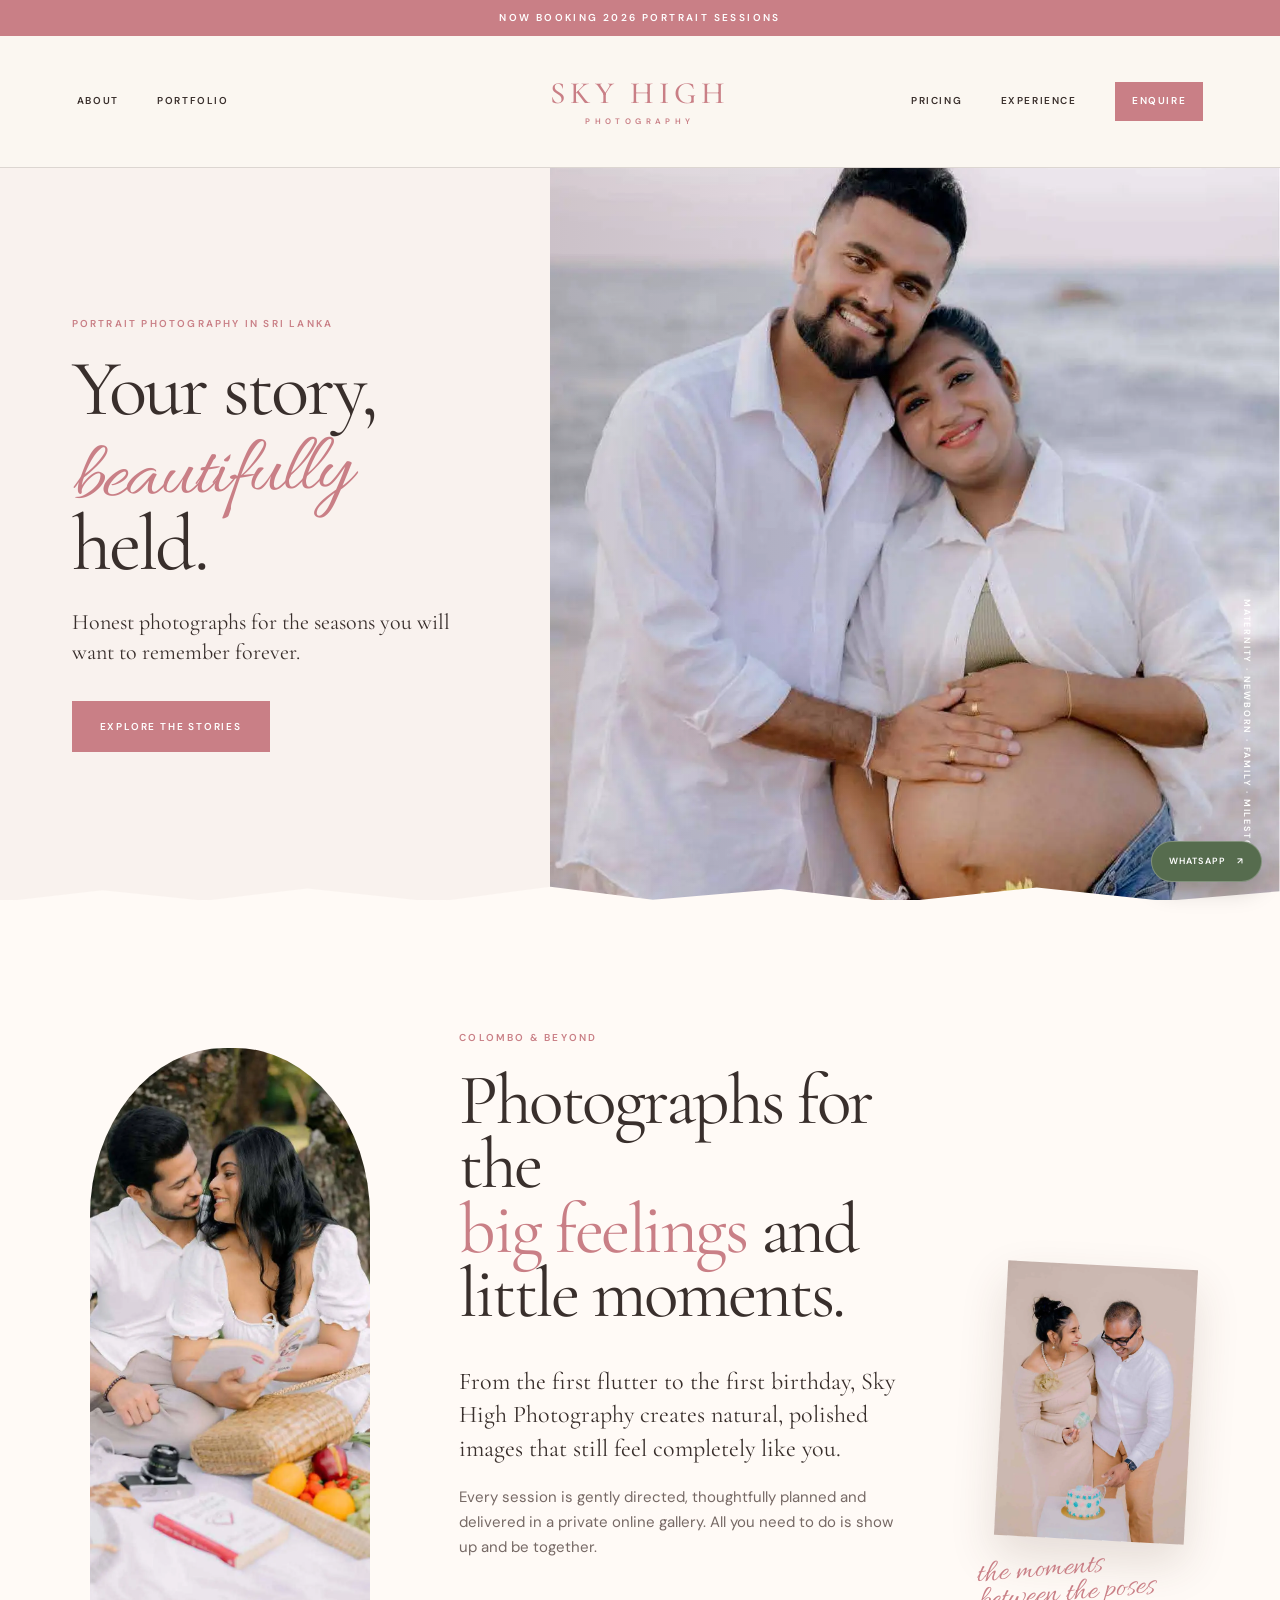
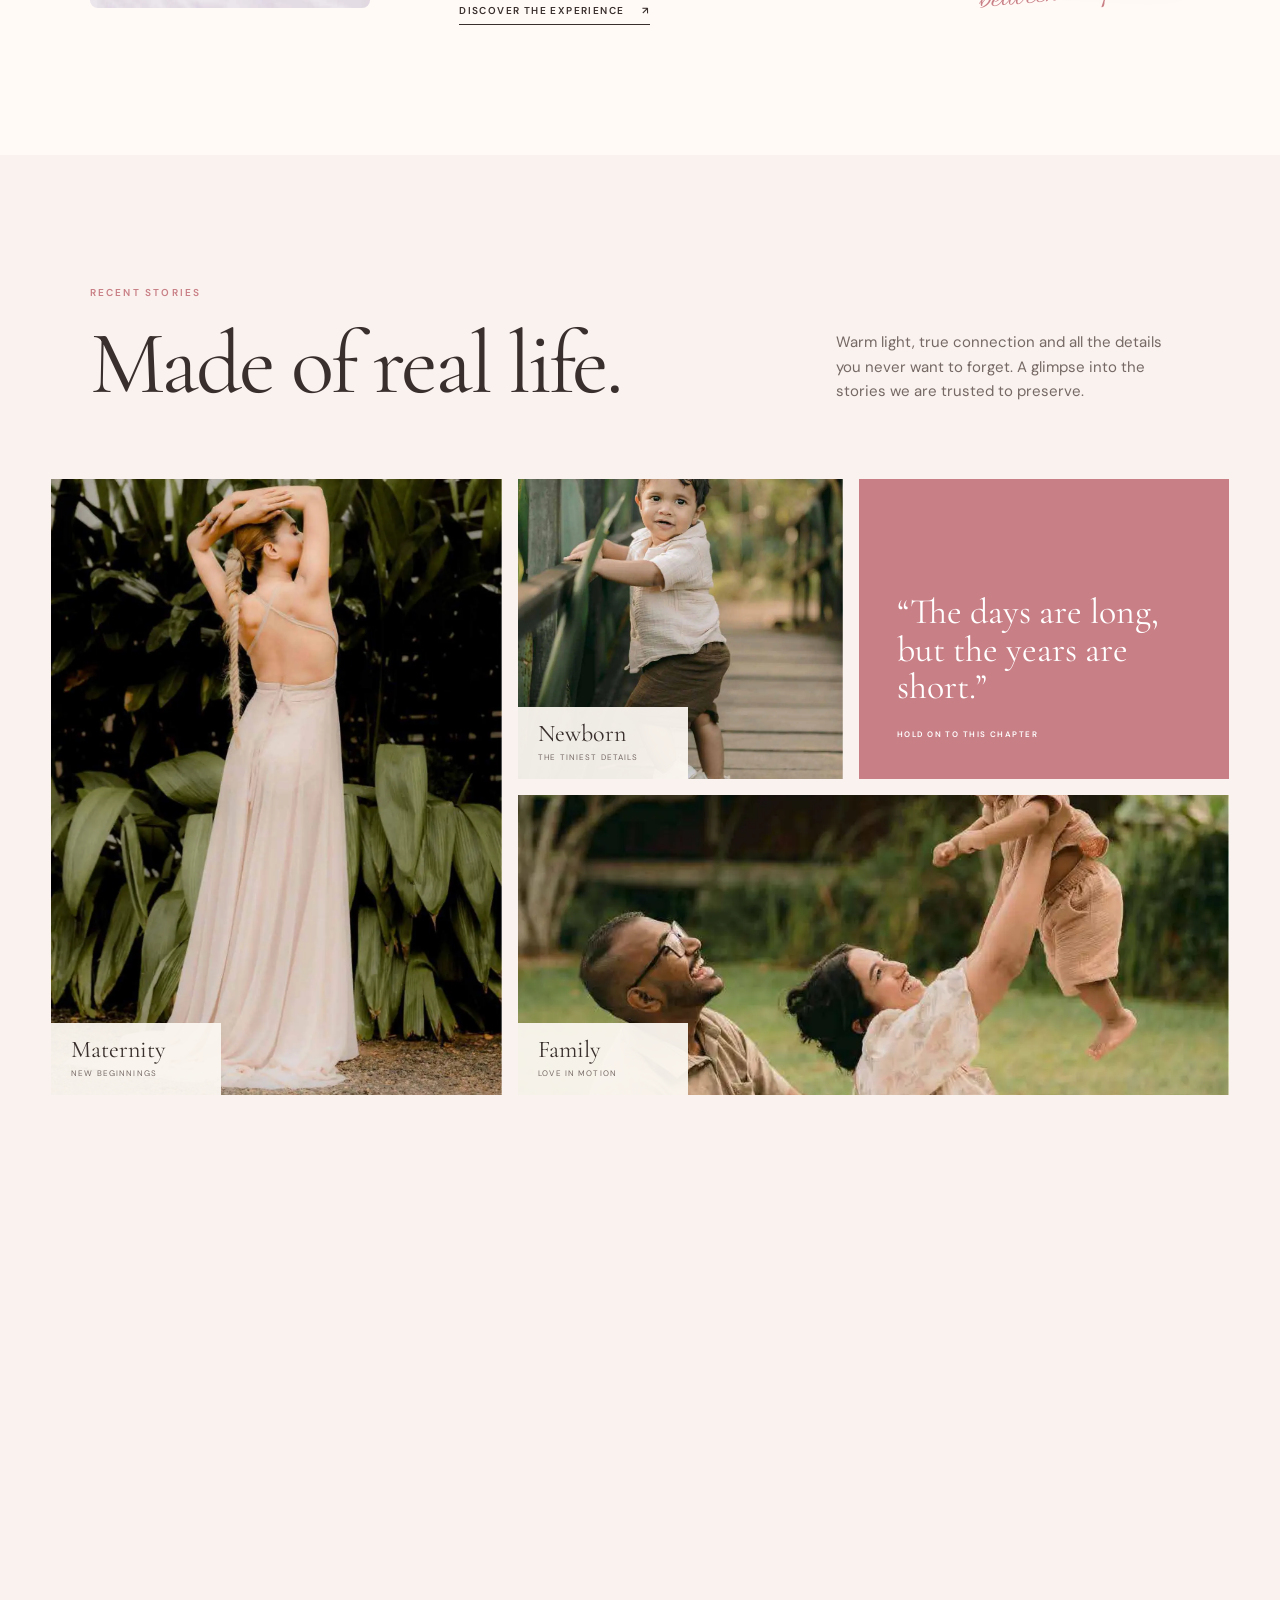
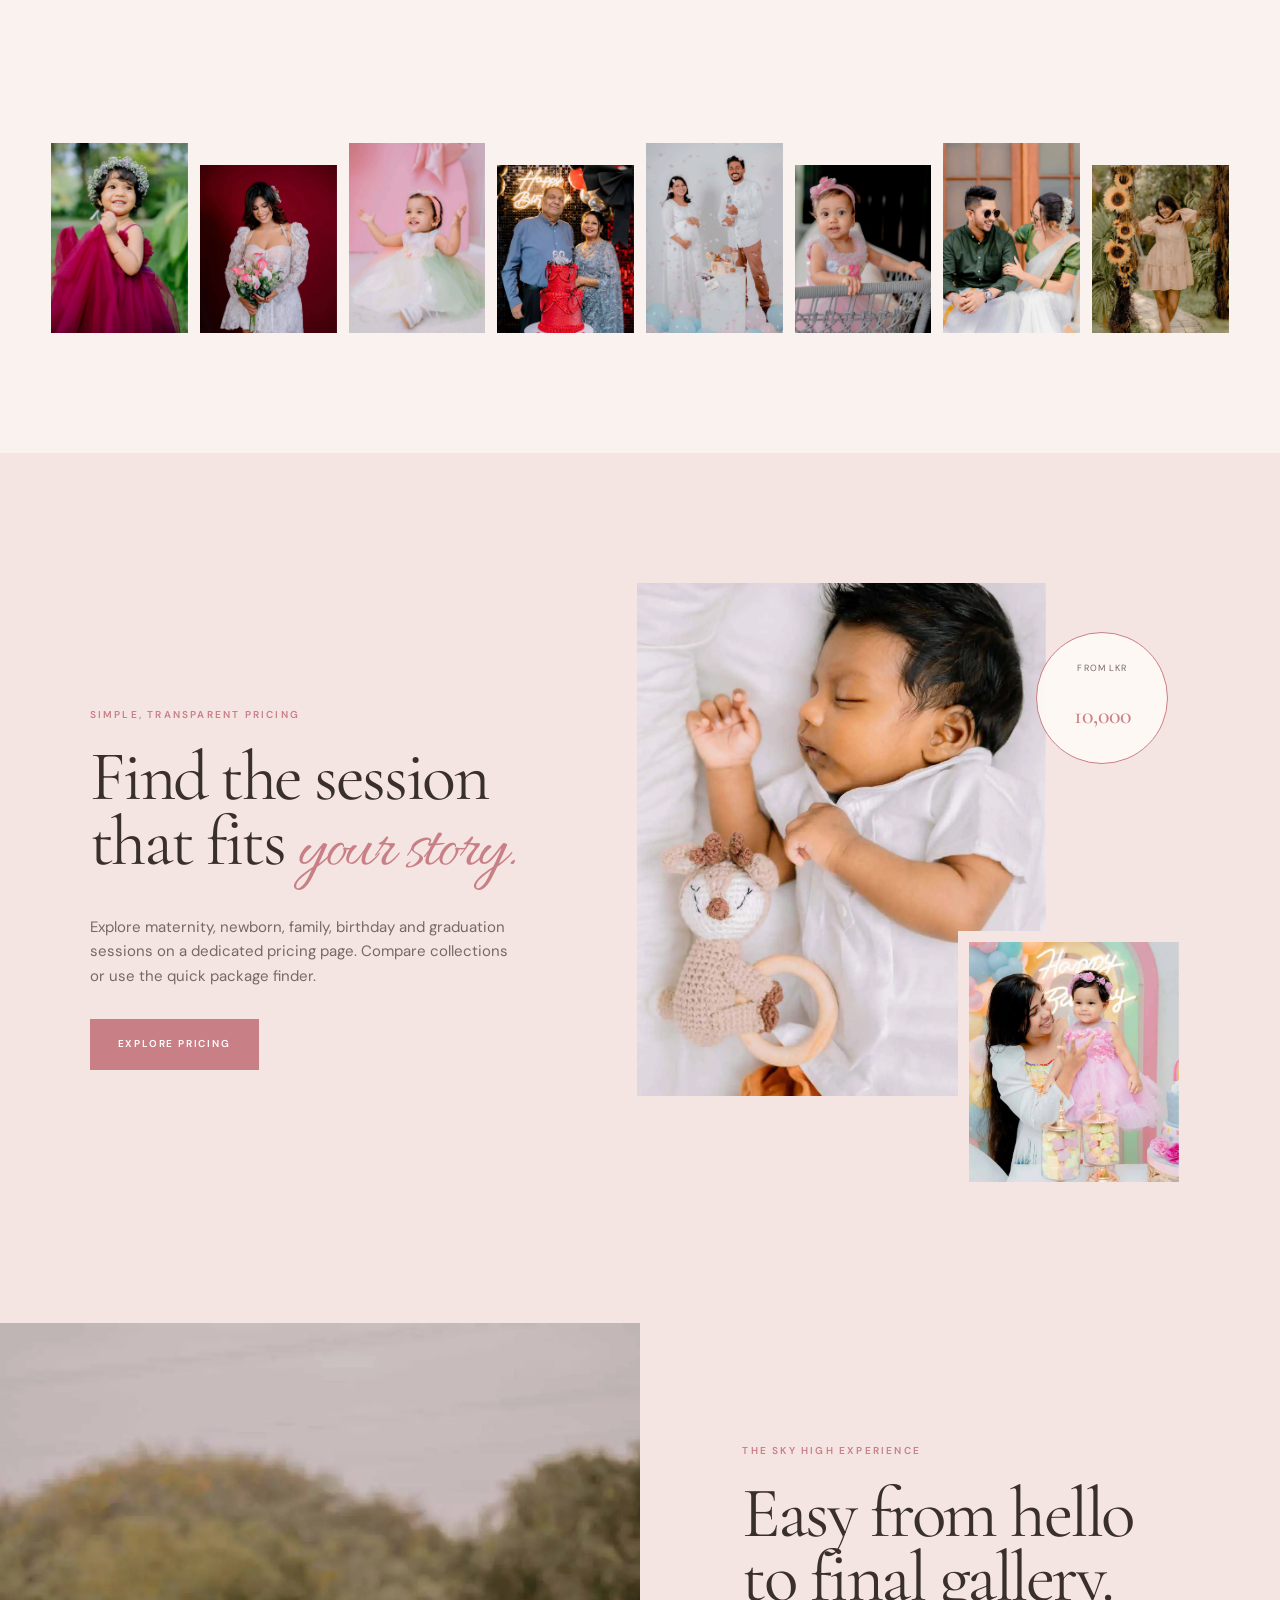
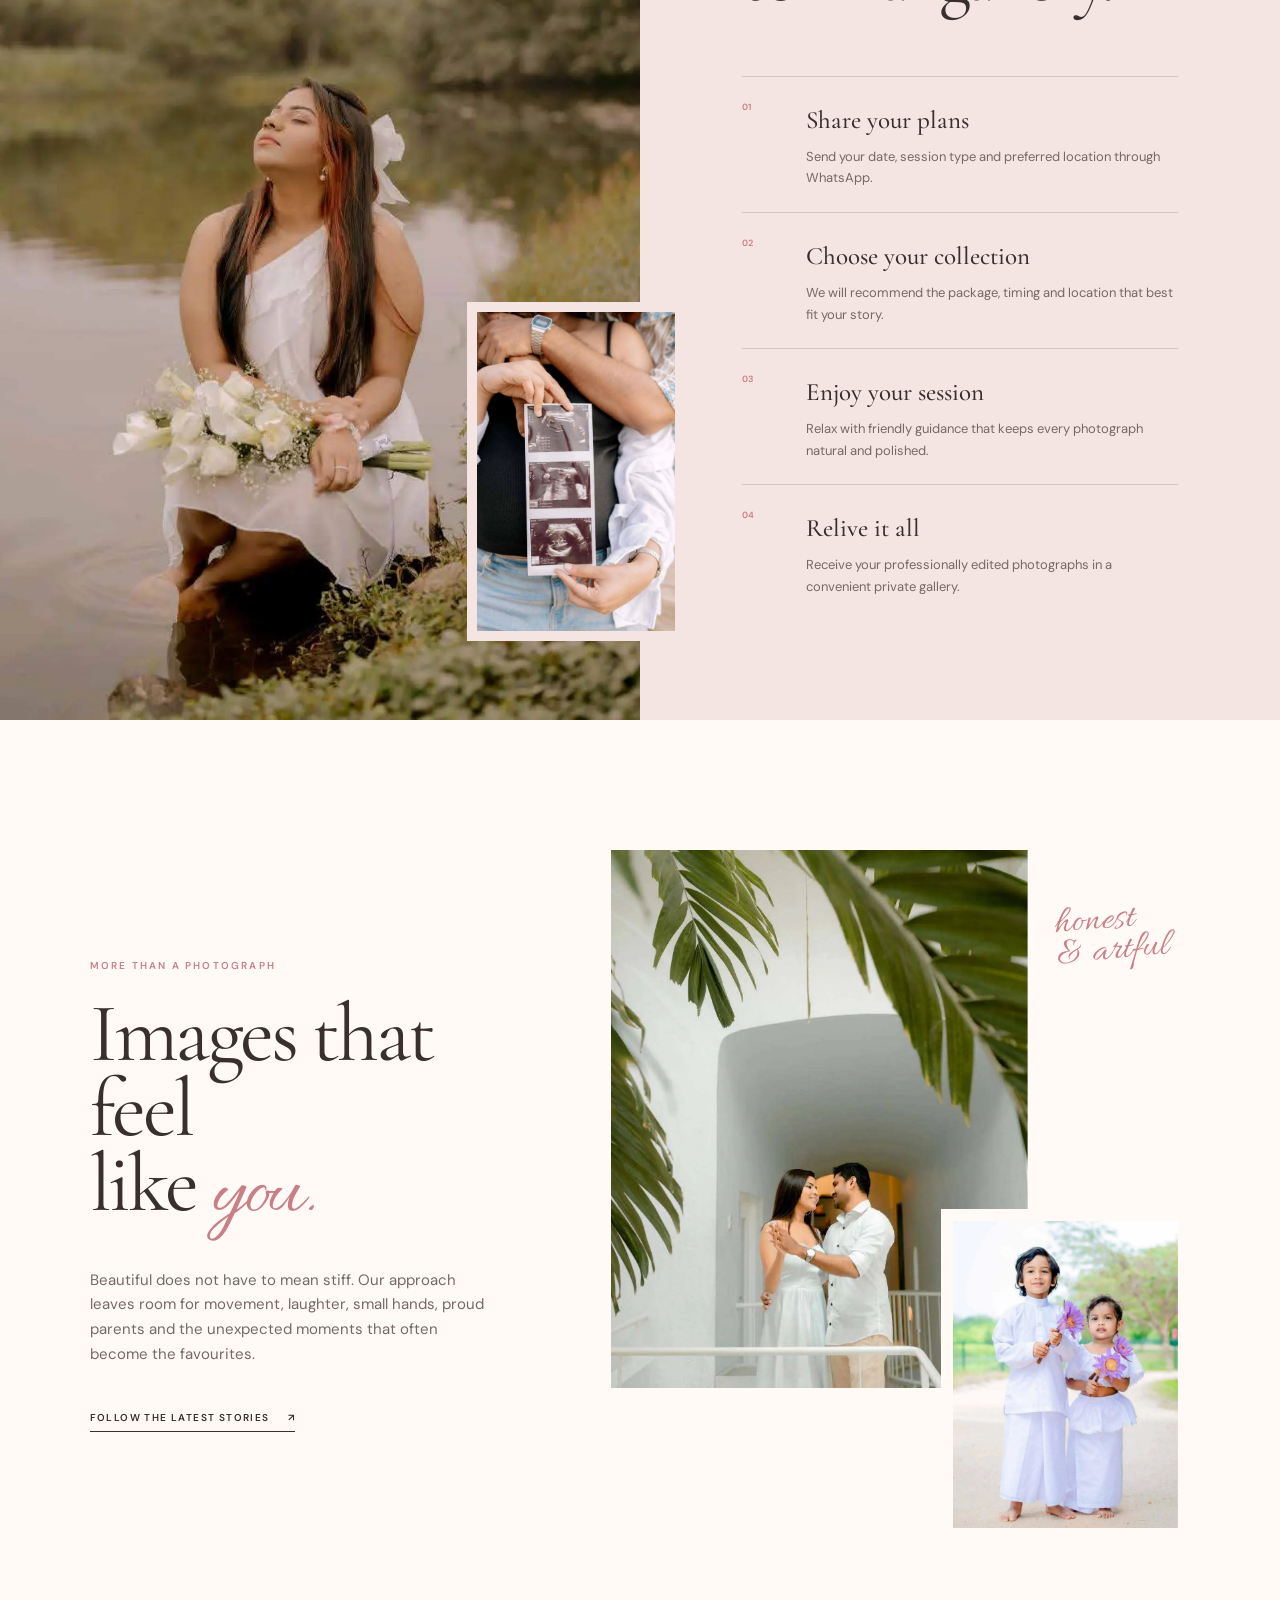
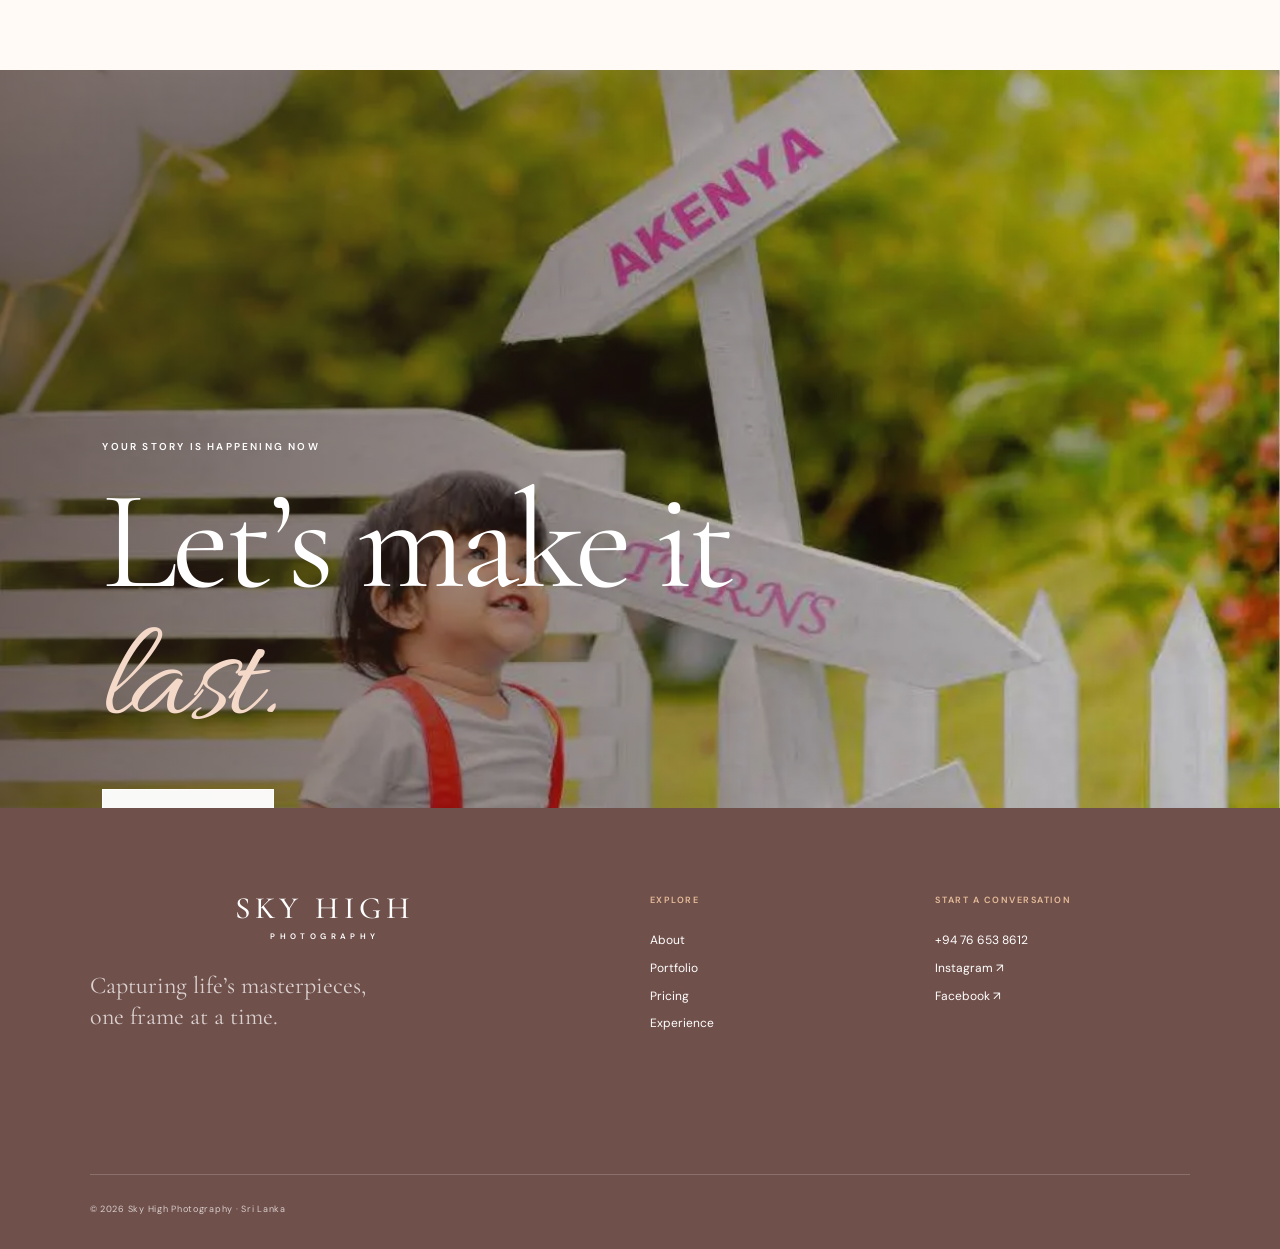
==== commit 6ff0affe: "Polish desktop hero call to action" ====
--- a/index.html
+++ b/index.html
@@ -9,7 +9,7 @@
   <link rel="preconnect" href="https://fonts.googleapis.com">
   <link rel="preconnect" href="https://fonts.gstatic.com" crossorigin>
   <link href="https://fonts.googleapis.com/css2?family=Allura&family=Cormorant+Garamond:ital,wght@0,400;0,500;0,600;1,400&family=DM+Sans:wght@400;500;600&display=swap" rel="stylesheet">
-  <link rel="stylesheet" href="styles.css?v=6">
+  <link rel="stylesheet" href="styles.css?v=7">
 </head>
 <body>
   <a class="skip-link" href="#main">Skip to content</a>
--- a/styles.css
+++ b/styles.css
@@ -42,7 +42,7 @@
 .hero { position: relative; height: clamp(620px, calc(100vh - 168px), 740px); overflow: hidden; background: var(--paper); color: var(--ink); }
 .hero-photo { position: absolute; inset: 0 0 0 43%; width: 57%; height: 100%; object-fit: cover; object-position: center 18%; }
 .hero-shade { position: absolute; z-index: 1; inset: 0 0 0 43%; background: linear-gradient(90deg, rgba(88, 62, 55, .12), rgba(88, 62, 55, 0) 48%); pointer-events: none; }
-.hero-copy { position: absolute; z-index: 2; inset: 0 57% 0 0; padding: clamp(46px, 5.6vw, 105px); display: flex; flex-direction: column; justify-content: center; }
+.hero-copy { position: absolute; z-index: 2; inset: 0 57% 0 0; padding: clamp(46px, 5.6vw, 105px); display: flex; flex-direction: column; align-items: flex-start; justify-content: center; }
 .hero-copy.reveal { opacity: 1; transform: none; }
 .eyebrow { margin: 0 0 22px; color: var(--terracotta); font-size: 10px; font-weight: 600; letter-spacing: .22em; text-transform: uppercase; }
 .eyebrow.light { color: #fff; }
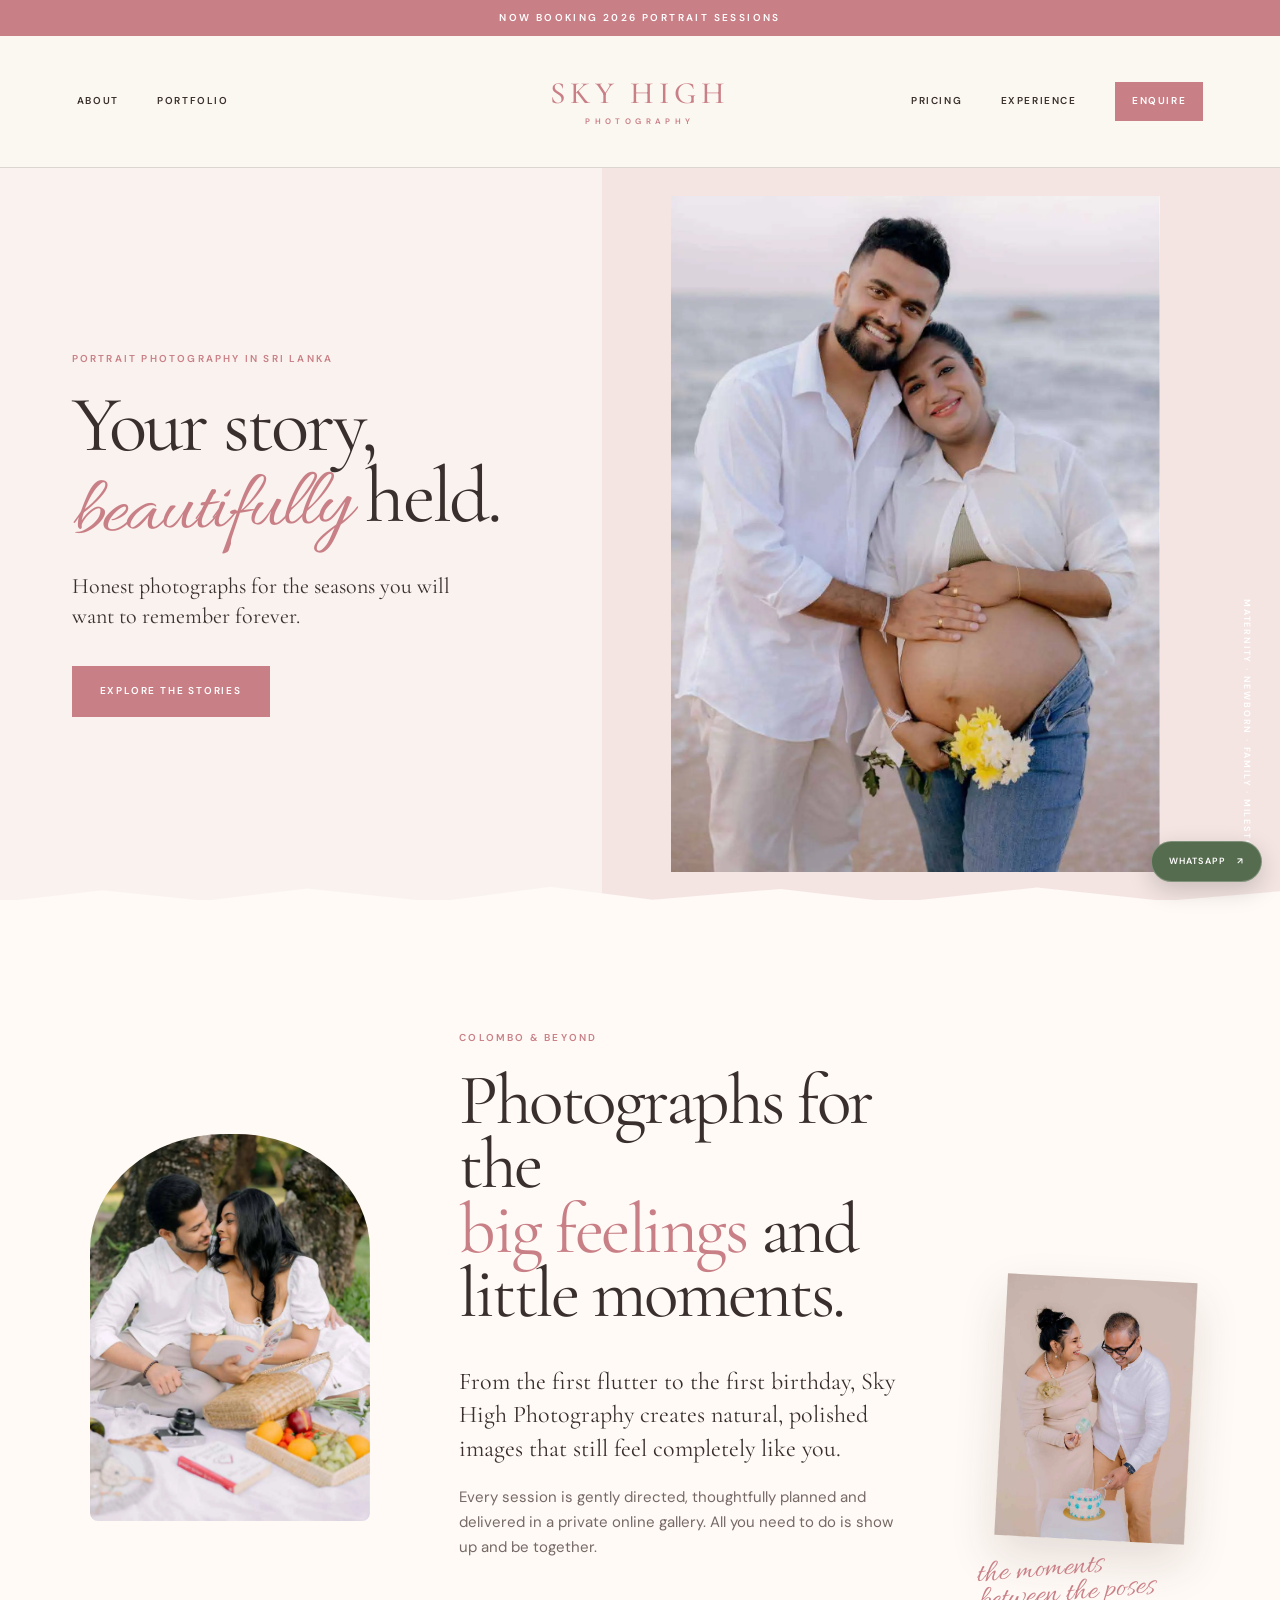
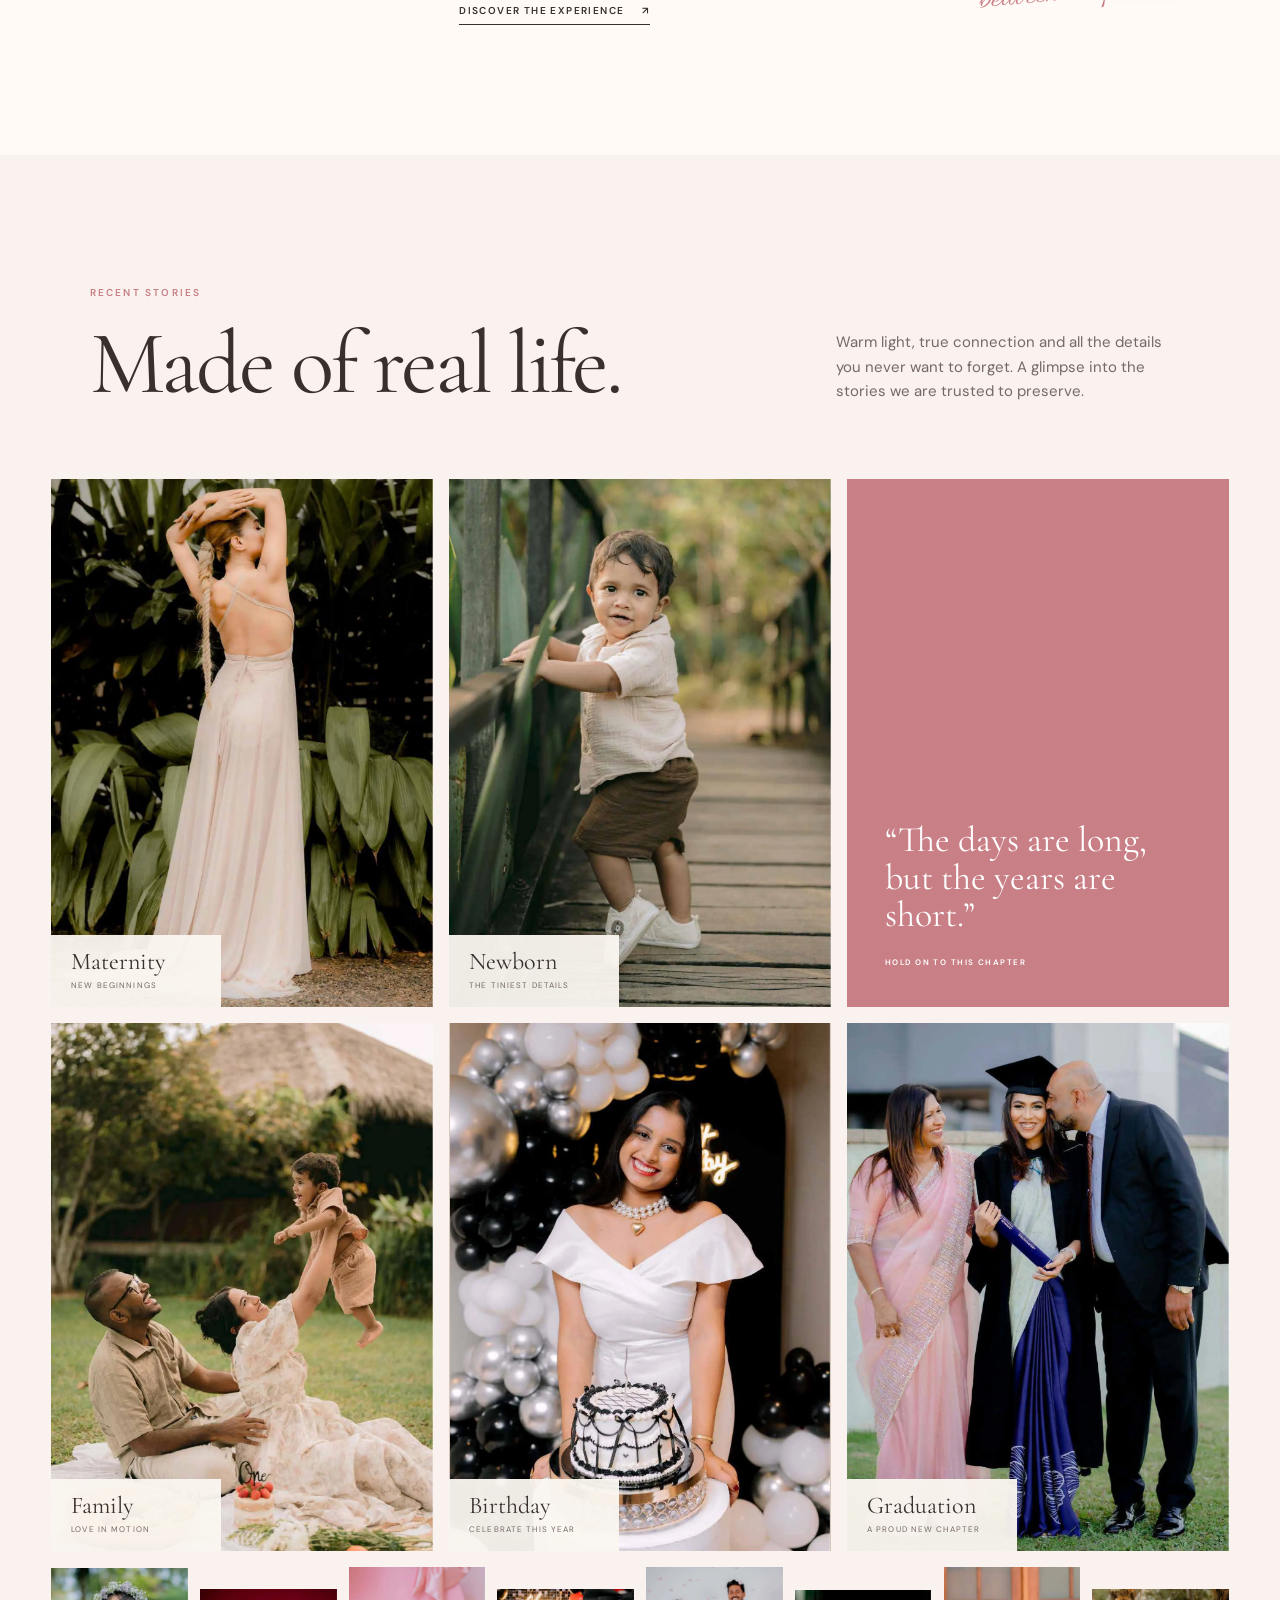
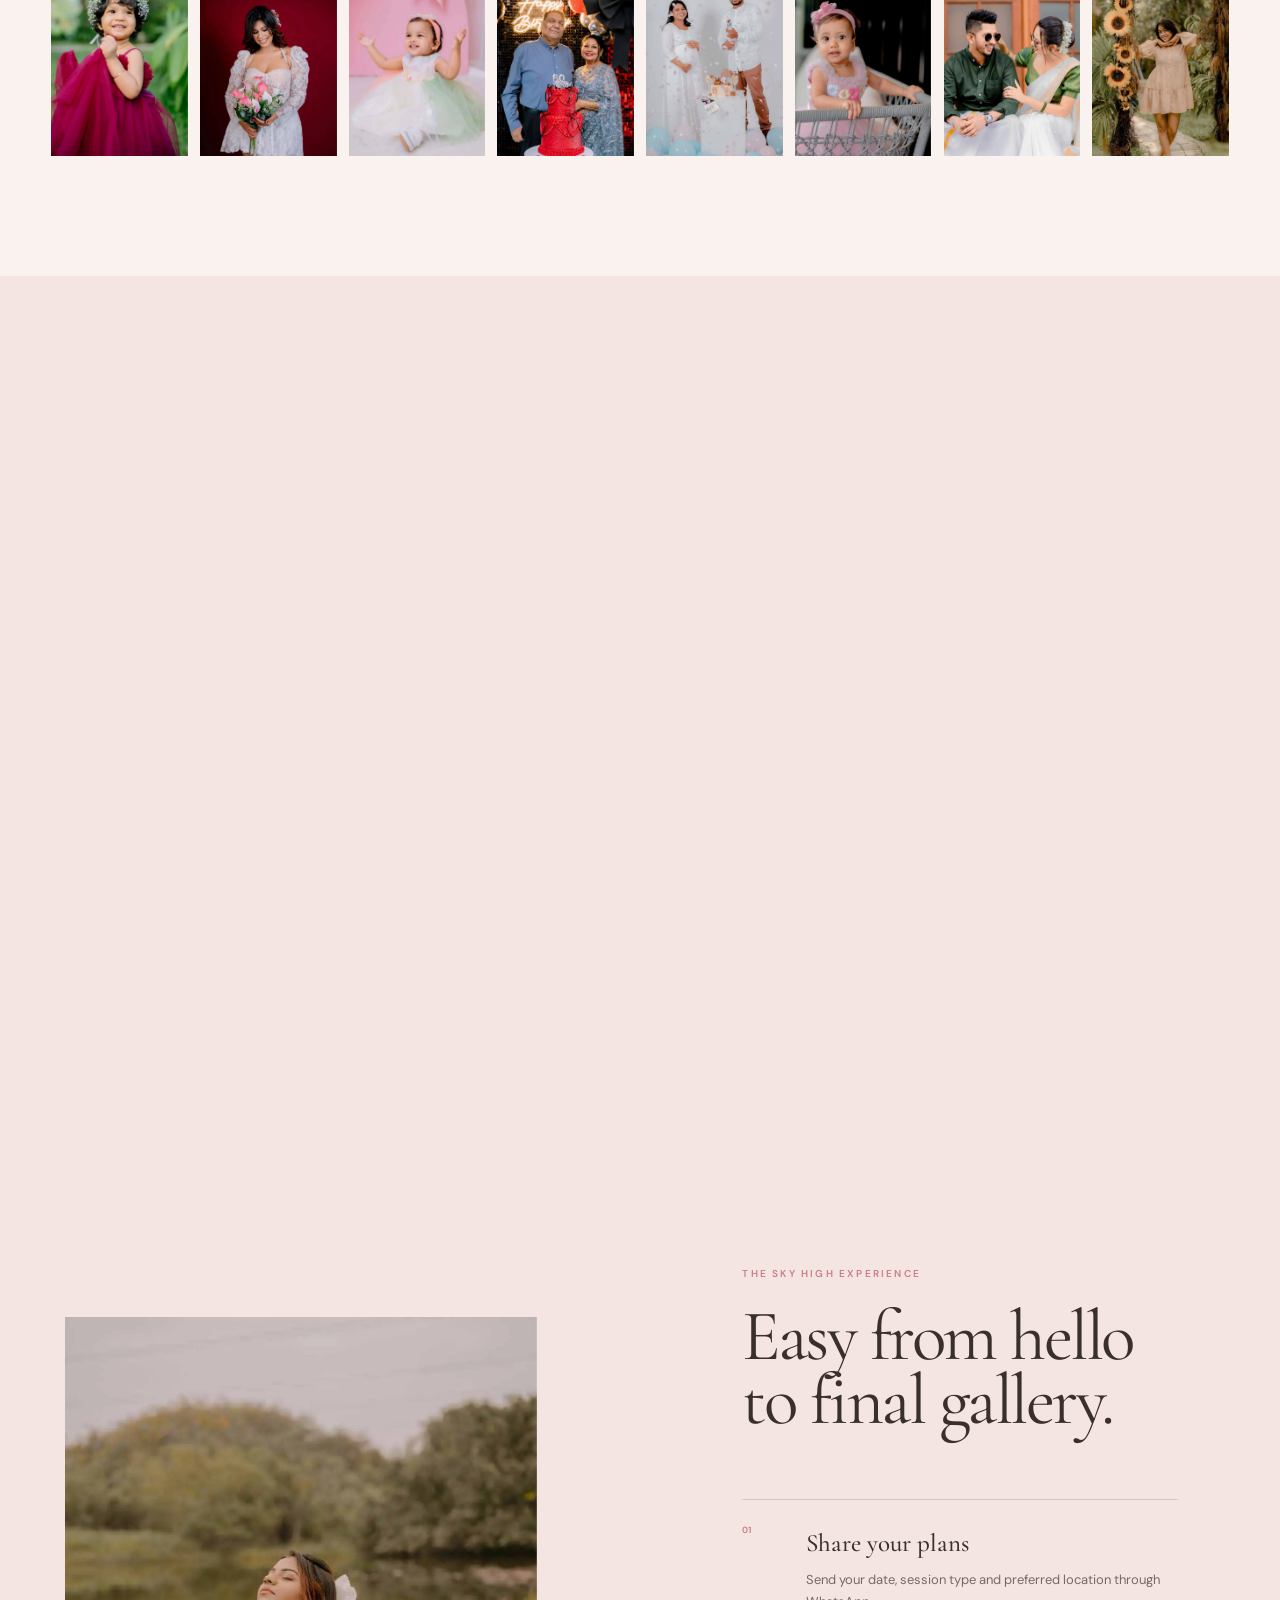
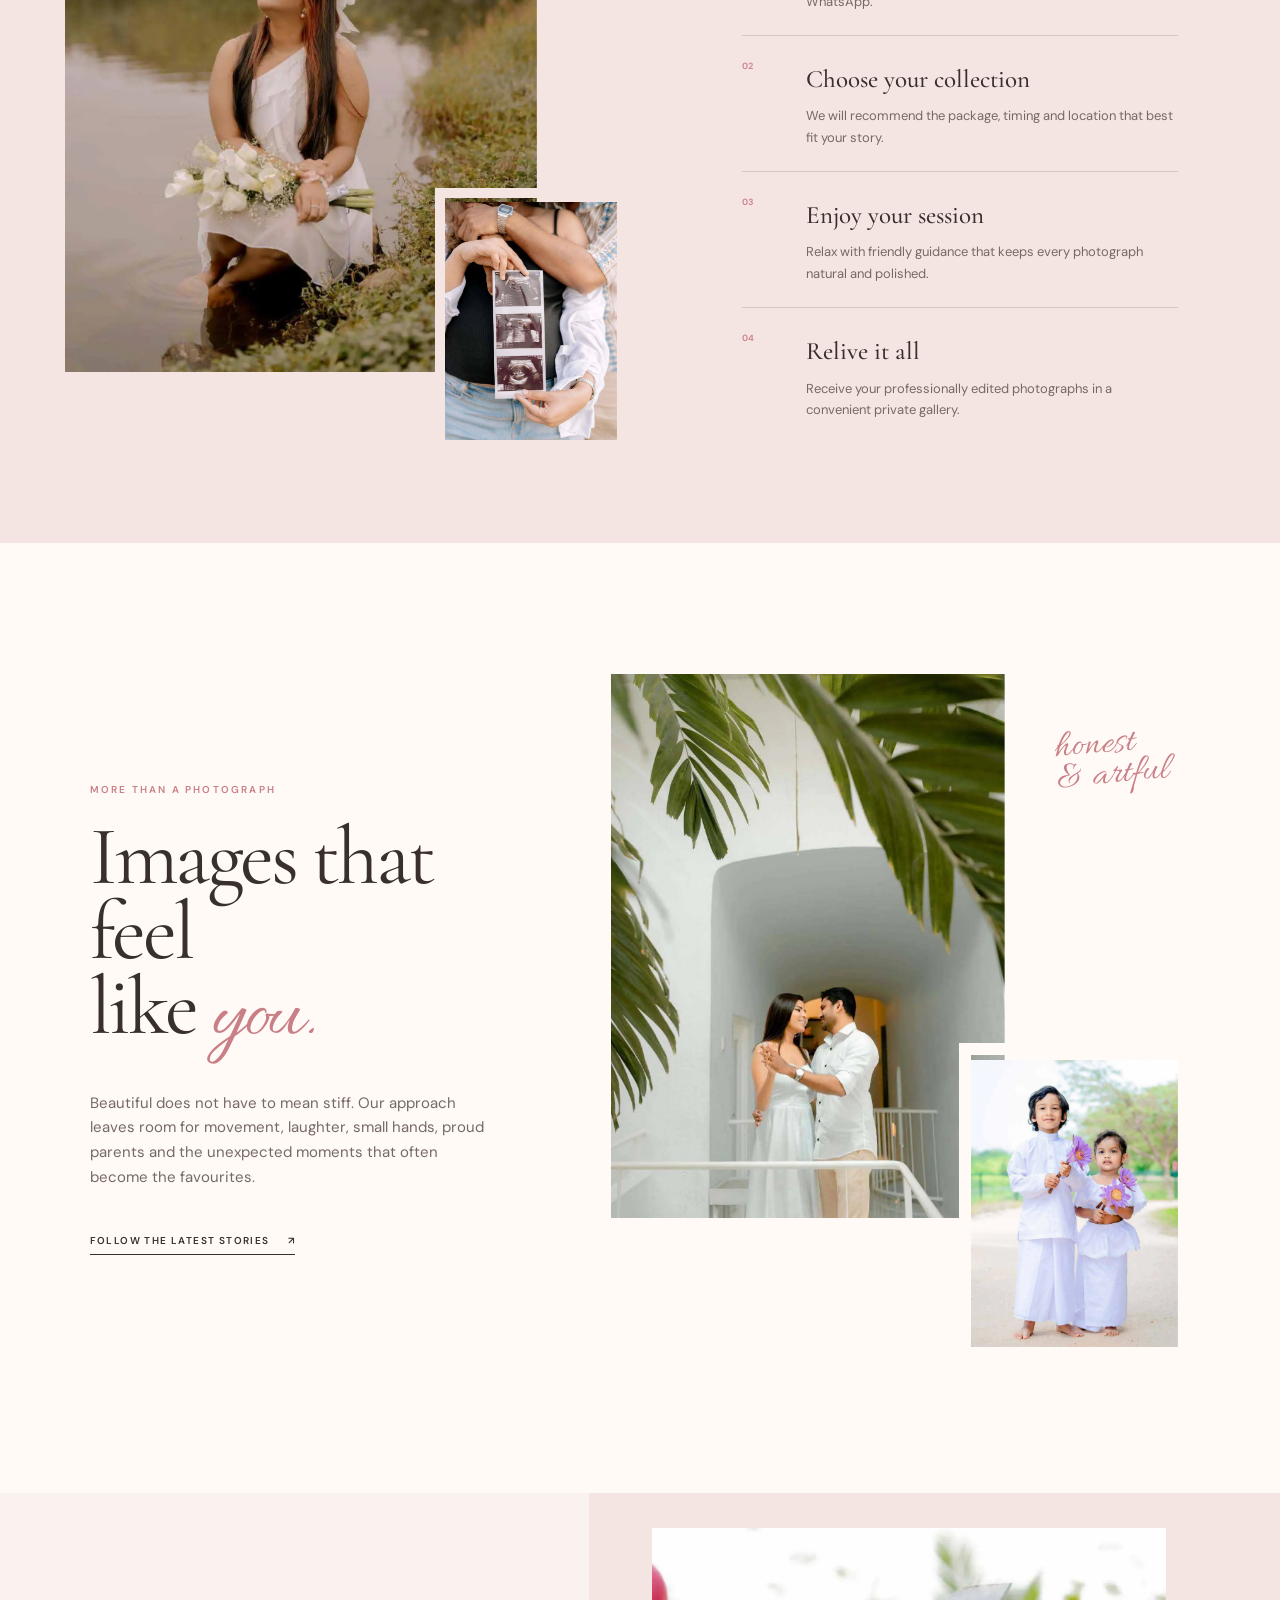
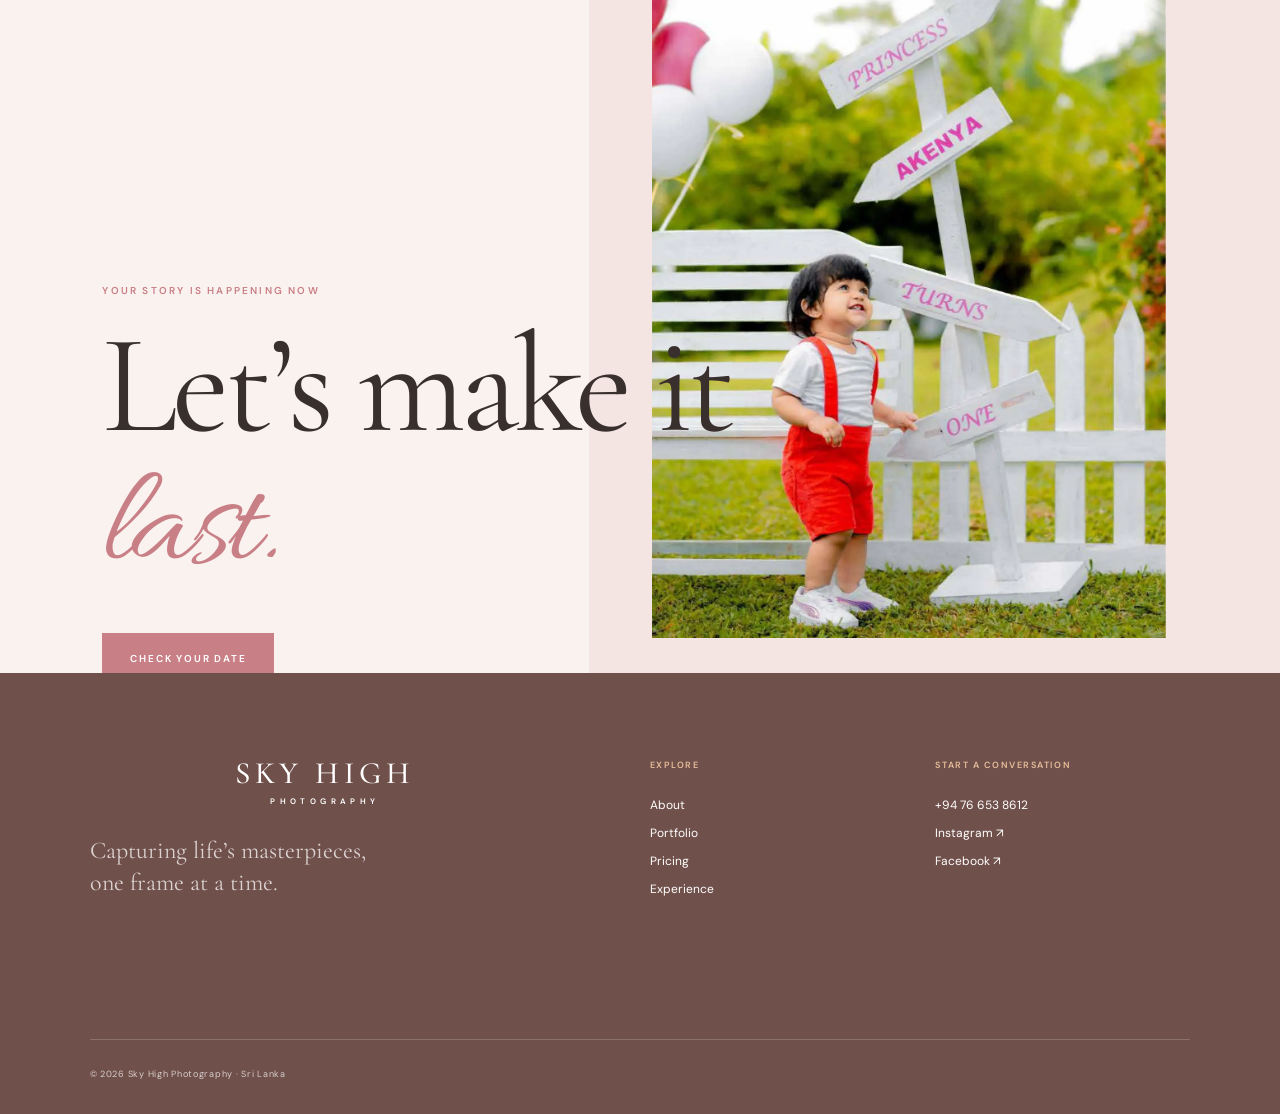
==== commit 7cfa0dd7: "Improve photo presentation and mobile galleries" ====
--- a/index.html
+++ b/index.html
@@ -9,7 +9,7 @@
   <link rel="preconnect" href="https://fonts.googleapis.com">
   <link rel="preconnect" href="https://fonts.gstatic.com" crossorigin>
   <link href="https://fonts.googleapis.com/css2?family=Allura&family=Cormorant+Garamond:ital,wght@0,400;0,500;0,600;1,400&family=DM+Sans:wght@400;500;600&display=swap" rel="stylesheet">
-  <link rel="stylesheet" href="styles.css?v=7">
+  <link rel="stylesheet" href="styles.css?v=8">
 </head>
 <body>
   <a class="skip-link" href="#main">Skip to content</a>
@@ -80,7 +80,7 @@
         <p>Warm light, true connection and all the details you never want to forget. A glimpse into the stories we are trusted to preserve.</p>
       </div>
 
-      <div class="story-grid">
+      <div class="story-grid" id="story-gallery">
         <figure class="story story-tall reveal">
           <img src="assets/photos/photo-02.webp" alt="Elegant outdoor maternity portrait" loading="lazy">
           <figcaption><span>Maternity</span><small>New beginnings</small></figcaption>
@@ -107,7 +107,16 @@
         </figure>
       </div>
 
-      <div class="filmstrip" aria-label="More photographs">
+      <div class="carousel-nav" data-carousel-nav data-carousel-target="story-gallery">
+        <span><strong data-carousel-current>01</strong> / <span data-carousel-total>06</span></span>
+        <p>Swipe through the stories</p>
+        <div>
+          <button type="button" data-carousel-prev aria-label="Previous story">&#8592;</button>
+          <button type="button" data-carousel-next aria-label="Next story">&#8594;</button>
+        </div>
+      </div>
+
+      <div class="filmstrip" id="more-gallery" aria-label="More photographs">
         <img src="assets/photos/photo-01.webp" alt="Child portrait" loading="lazy">
         <img src="assets/photos/photo-19.webp" alt="Maternity portrait" loading="lazy">
         <img src="assets/photos/photo-24.webp" alt="Baby milestone portrait" loading="lazy">
@@ -116,6 +125,14 @@
         <img src="assets/photos/photo-33.webp" alt="Third birthday portrait" loading="lazy">
         <img src="assets/photos/photo-30.webp" alt="Couple portrait" loading="lazy">
         <img src="assets/photos/photo-16.webp" alt="Child photographed among sunflowers" loading="lazy">
+      </div>
+      <div class="carousel-nav carousel-nav-small" data-carousel-nav data-carousel-target="more-gallery">
+        <span><strong data-carousel-current>01</strong> / <span data-carousel-total>08</span></span>
+        <p>More moments</p>
+        <div>
+          <button type="button" data-carousel-prev aria-label="Previous photograph">&#8592;</button>
+          <button type="button" data-carousel-next aria-label="Next photograph">&#8594;</button>
+        </div>
       </div>
     </section>
 
@@ -194,6 +211,6 @@
   </footer>
 
   <a class="whatsapp-float" href="https://wa.me/94766538612?text=Hi%20Sky%20High%20Photography%2C%20I%27d%20like%20to%20check%20your%20availability." target="_blank" rel="noopener" aria-label="Chat with Sky High Photography on WhatsApp">WhatsApp <span>↗</span></a>
-  <script src="script.js?v=3"></script>
+  <script src="script.js?v=4"></script>
 </body>
 </html>
--- a/styles.css
+++ b/styles.css
@@ -39,10 +39,11 @@
 .site-header.sticky .brand span { font-size: 25px; }
 .menu-toggle, .mobile-menu { display: none; }
 
-.hero { position: relative; height: clamp(620px, calc(100vh - 168px), 740px); overflow: hidden; background: var(--paper); color: var(--ink); }
-.hero-photo { position: absolute; inset: 0 0 0 43%; width: 57%; height: 100%; object-fit: cover; object-position: center 18%; }
-.hero-shade { position: absolute; z-index: 1; inset: 0 0 0 43%; background: linear-gradient(90deg, rgba(88, 62, 55, .12), rgba(88, 62, 55, 0) 48%); pointer-events: none; }
-.hero-copy { position: absolute; z-index: 2; inset: 0 57% 0 0; padding: clamp(46px, 5.6vw, 105px); display: flex; flex-direction: column; align-items: flex-start; justify-content: center; }
+.hero { position: relative; height: clamp(650px, calc(100vh - 168px), 780px); overflow: hidden; background: var(--paper); color: var(--ink); }
+.hero::after { content: ""; position: absolute; inset: 0 0 0 47%; background: var(--blush); }
+.hero-photo { position: absolute; z-index: 1; inset: 28px 3.5vw 28px 50%; width: calc(50% - 7vw); height: calc(100% - 56px); object-fit: contain; object-position: center; }
+.hero-shade { display: none; }
+.hero-copy { position: absolute; z-index: 2; inset: 0 53% 0 0; padding: clamp(46px, 5.6vw, 105px); display: flex; flex-direction: column; align-items: flex-start; justify-content: center; }
 .hero-copy.reveal { opacity: 1; transform: none; }
 .eyebrow { margin: 0 0 22px; color: var(--terracotta); font-size: 10px; font-weight: 600; letter-spacing: .22em; text-transform: uppercase; }
 .eyebrow.light { color: #fff; }
@@ -61,8 +62,8 @@
 .section { padding: 130px 7vw; }
 .welcome { position: relative; display: grid; grid-template-columns: .62fr 1fr .42fr; gap: 7vw; align-items: center; background: var(--ivory); }
 .welcome::before { content: ""; position: absolute; z-index: 1; top: -25px; left: 0; width: 100%; height: 45px; background: var(--ivory); clip-path: polygon(0 60%, 8% 34%, 16% 57%, 24% 30%, 34% 60%, 43% 26%, 51% 55%, 61% 31%, 70% 61%, 81% 28%, 91% 58%, 100% 36%, 100% 100%, 0 100%); }
-.welcome-portrait { height: 560px; overflow: hidden; border-radius: 48% 48% 8px 8px / 30% 30% 8px 8px; }
-.welcome-portrait img { height: 100%; object-fit: cover; }
+.welcome-portrait { aspect-ratio: 1246 / 1723; overflow: hidden; border-radius: 48% 48% 8px 8px / 30% 30% 8px 8px; }
+.welcome-portrait img { height: 100%; object-fit: contain; }
 .welcome-copy { max-width: 680px; }
 .welcome h2 { font-size: clamp(55px, 5.6vw, 94px); }
 .welcome h2 span { color: var(--terracotta); }
@@ -70,29 +71,29 @@
 .welcome-copy > p:not(.eyebrow):not(.lead) { max-width: 570px; color: var(--muted); }
 .text-link { display: inline-flex; gap: 18px; margin-top: 28px; padding-bottom: 5px; border-bottom: 1px solid; font-size: 10px; font-weight: 600; letter-spacing: .14em; text-transform: uppercase; }
 .welcome-stack { position: relative; align-self: end; margin-bottom: 20px; }
-.welcome-stack img { height: 275px; object-fit: cover; transform: rotate(3deg); box-shadow: 0 20px 45px rgba(82, 54, 43, .15); }
+.welcome-stack img { height: auto; aspect-ratio: 1246 / 1723; object-fit: contain; transform: rotate(3deg); box-shadow: 0 20px 45px rgba(82, 54, 43, .15); }
 .welcome-stack span { display: block; margin: 14px 0 0 -24px; color: var(--terracotta); font-family: var(--script); font-size: 32px; line-height: .8; transform: rotate(-5deg); }
 
 .portfolio { padding-bottom: 120px; background: var(--paper); }
 .portfolio-heading { display: grid; grid-template-columns: 1fr .55fr; gap: 8vw; align-items: end; padding-bottom: 75px; }
 .portfolio-heading h2 { font-size: clamp(65px, 7vw, 112px); }
 .portfolio-heading > p { max-width: 470px; margin: 0; color: var(--muted); }
-.story-grid { padding: 0 4vw; display: grid; grid-template-columns: 1fr .72fr .82fr; grid-auto-rows: 300px; gap: 16px; }
-.story { position: relative; margin: 0; overflow: hidden; background: #d8c7bb; }
-.story-tall { grid-row: span 2; }
-.story-wide { grid-column: span 2; }
-.story img { height: 100%; object-fit: cover; transition: transform .8s cubic-bezier(.2,.7,.2,1); }
+.story-grid { padding: 0 4vw; display: grid; grid-template-columns: repeat(3, minmax(0, 1fr)); gap: 16px; }
+.story { position: relative; aspect-ratio: 1246 / 1723; margin: 0; overflow: hidden; background: #d8c7bb; }
+.story-tall, .story-wide { grid-row: auto; grid-column: auto; }
+.story img { height: 100%; object-fit: contain; transition: transform .8s cubic-bezier(.2,.7,.2,1); }
 .story:hover img { transform: scale(1.035); }
 .story figcaption { position: absolute; left: 0; bottom: 0; min-width: 170px; padding: 15px 20px; background: rgba(251,247,241,.95); }
 .story figcaption span, .story figcaption small { display: block; }
 .story figcaption span { font-family: var(--serif); font-size: 24px; line-height: 1; }
 .story figcaption small { margin-top: 5px; color: var(--muted); font-size: 8px; letter-spacing: .14em; text-transform: uppercase; }
-.story-quote { padding: 38px; display: flex; flex-direction: column; justify-content: flex-end; background: var(--terracotta); color: white; }
+.story-quote { aspect-ratio: 1246 / 1723; padding: 38px; display: flex; flex-direction: column; justify-content: flex-end; background: var(--terracotta); color: white; }
 .story-quote p { margin: 0; font-family: var(--serif); font-size: clamp(27px, 2.8vw, 45px); line-height: 1.05; }
 .story-quote span { margin-top: 22px; font-size: 8px; font-weight: 600; letter-spacing: .18em; text-transform: uppercase; }
 .filmstrip { margin-top: 16px; padding: 0 4vw; display: grid; grid-template-columns: repeat(8, 1fr); gap: 12px; overflow: hidden; }
-.filmstrip img { height: 190px; object-fit: cover; }
+.filmstrip img { height: auto; aspect-ratio: 1246 / 1723; object-fit: contain; }
 .filmstrip img:nth-child(even) { transform: translateY(22px); }
+.carousel-nav { display: none; }
 
 .sessions { padding-top: 140px; background: var(--blush); color: var(--ink); }
 .sessions-heading { display: grid; grid-template-columns: 1fr .55fr; gap: 8vw; align-items: end; margin-bottom: 70px; }
@@ -218,9 +219,9 @@
 .pricing-final-cta .button { margin-top: 34px; background: white; color: var(--terracotta-deep); border-color: white; }
 
 .experience { min-height: 900px; display: grid; grid-template-columns: 1fr 1fr; background: var(--blush); }
-.experience-photo { position: relative; min-height: 800px; }
-.experience-photo > img:first-child { width: 100%; height: 100%; object-fit: cover; }
-.experience-small { position: absolute; right: -7%; bottom: 8%; width: 34%; height: 34%; object-fit: cover; border: 10px solid var(--blush); }
+.experience-photo { position: relative; min-height: 800px; padding: 70px 8vw 70px 5vw; display: grid; place-items: center; }
+.experience-photo > img:first-child { width: min(100%, 540px); height: auto; aspect-ratio: 1246 / 1723; object-fit: contain; }
+.experience-small { position: absolute; right: 2%; bottom: 9%; width: min(30%, 230px); height: auto; aspect-ratio: 1246 / 1723; object-fit: contain; border: 10px solid var(--blush); }
 .experience-copy { padding: 120px 8vw 100px; }
 .experience h2 { font-size: clamp(58px, 5.6vw, 96px); }
 .experience ol { margin: 65px 0 0; padding: 0; list-style: none; }
@@ -235,20 +236,25 @@
 .promise h2 em { color: var(--terracotta); font-family: var(--script); font-style: normal; }
 .promise-copy > p:not(.eyebrow) { margin-top: 35px; color: var(--muted); }
 .promise-collage { position: relative; min-height: 690px; }
-.promise-main { position: absolute; left: 0; top: 0; width: 72%; height: 78%; object-fit: cover; }
-.promise-overlap { position: absolute; right: 0; bottom: 0; width: 43%; height: 48%; object-fit: cover; border: 12px solid var(--ivory); }
+.promise-main { position: absolute; left: 0; top: 0; width: 68%; height: auto; aspect-ratio: 1246 / 1723; object-fit: contain; }
+.promise-overlap { position: absolute; right: 0; bottom: 0; width: 40%; height: auto; aspect-ratio: 1246 / 1723; object-fit: contain; border: 12px solid var(--ivory); }
 .promise-collage span { position: absolute; right: 4%; top: 8%; color: var(--terracotta); font-family: var(--script); font-size: 39px; line-height: .8; transform: rotate(-5deg); }
 
-.final-cta { position: relative; height: 82vh; min-height: 620px; color: white; overflow: hidden; }
-.final-cta > img { width: 100%; height: 100%; object-fit: cover; object-position: center 40%; }
-.final-shade { position: absolute; inset: 0; background: linear-gradient(90deg, rgba(54,32,23,.67), rgba(54,32,23,.12)); }
-.final-copy { position: absolute; left: 8vw; top: 50%; transform: translateY(-50%); }
+.final-cta { position: relative; height: 780px; min-height: 620px; color: var(--ink); overflow: hidden; background: var(--paper); }
+.final-cta::after { content: ""; position: absolute; inset: 0 0 0 46%; background: var(--blush); }
+.final-cta > img { position: absolute; z-index: 1; inset: 35px 4vw 35px 50%; width: calc(50% - 8vw); height: calc(100% - 70px); object-fit: contain; object-position: center; }
+.final-shade { display: none; }
+.final-copy { position: absolute; z-index: 2; left: 8vw; top: 50%; transform: translateY(-50%); }
 .final-copy.in-view { transform: translateY(-50%); }
 .final-cta h2 { font-size: clamp(92px, 11vw, 180px); }
-.final-cta h2 em { color: #f4d8c8; font-family: var(--script); font-style: normal; }
+.final-cta h2 em { color: var(--terracotta); font-family: var(--script); font-style: normal; }
 .final-cta .button { margin-top: 38px; }
-.final-cta .button-light { background: rgba(255,255,255,.96); color: var(--terracotta-deep); border-color: white; }
-.final-cta .button-light:hover { background: transparent; color: white; }
+.final-cta .eyebrow.light { color: var(--terracotta); }
+.final-cta .button-light { background: var(--terracotta); color: white; border-color: var(--terracotta); }
+.final-cta .button-light:hover { background: transparent; color: var(--terracotta); }
+
+.story-grid, .filmstrip, .session-cards, .pricing-session-grid { scrollbar-width: none; }
+.story-grid::-webkit-scrollbar, .filmstrip::-webkit-scrollbar, .session-cards::-webkit-scrollbar, .pricing-session-grid::-webkit-scrollbar { display: none; }
 
 footer { padding: 85px 7vw 32px; display: grid; grid-template-columns: 1.2fr .5fr .65fr; gap: 7vw; background: var(--terracotta-deep); color: white; }
 .brand-light { color: white; }
@@ -296,10 +302,10 @@
   .hero .button-light:hover { background: transparent; color: white; }
   .section { padding: 95px 6vw; }
   .welcome { grid-template-columns: .8fr 1fr; gap: 7vw; }
-  .welcome-portrait { height: 480px; }
+  .welcome-portrait { height: auto; }
   .welcome-stack { display: none; }
   .portfolio-heading { grid-template-columns: 1fr; }
-  .story-grid { grid-template-columns: 1fr 1fr; grid-auto-rows: 260px; }
+  .story-grid { grid-template-columns: 1fr 1fr; }
   .story-wide, .story-quote { grid-column: span 1; }
   .filmstrip { overflow-x: auto; grid-template-columns: repeat(8, 170px); padding-bottom: 25px; }
   .sessions-heading { grid-template-columns: 1fr; }
@@ -327,8 +333,9 @@
   body { font-size: 14px; }
   .announcement { letter-spacing: .18em; }
   .hero { height: calc(100svh - 114px); min-height: 560px; }
-  .hero-photo { object-position: 58% center; }
-  .hero-shade { background: linear-gradient(0deg, rgba(42,24,18,.68), rgba(42,24,18,.05) 70%); }
+  .hero::after { display: none; }
+  .hero-photo { inset: 0; width: 100%; height: 100%; padding: 0; object-fit: cover; object-position: 58% center; }
+  .hero-shade { display: block; position: absolute; z-index: 1; inset: 0; background: linear-gradient(0deg, rgba(42,24,18,.68), rgba(42,24,18,.05) 70%); }
   .hero-copy { left: 22px; right: 22px; bottom: 7%; width: auto; }
   .hero h1 { font-size: clamp(60px, 18vw, 82px); }
   .hero-copy > p:not(.eyebrow) { margin: 21px 0 26px; font-size: 18px; }
@@ -336,7 +343,7 @@
   .button { width: 100%; }
   .section { padding: 80px 22px; }
   .welcome { display: flex; flex-direction: column; align-items: stretch; }
-  .welcome-portrait { width: 72%; height: 390px; margin-top: -118px; position: relative; z-index: 3; border: 8px solid var(--ivory); }
+  .welcome-portrait { width: 72%; height: auto; margin-top: -118px; position: relative; z-index: 3; border: 8px solid var(--ivory); }
   .welcome h2 { font-size: 53px; }
   .welcome-copy .lead { margin-top: 27px; font-size: 21px; }
   .text-link { font-size: 9px; }
@@ -344,11 +351,20 @@
   .portfolio-heading { padding-bottom: 55px; }
   .portfolio-heading h2 { font-size: 62px; }
   .story-grid { display: flex; padding: 0 14px; overflow-x: auto; scroll-snap-type: x mandatory; gap: 10px; }
-  .story, .story-tall, .story-wide, .story-quote { flex: 0 0 82vw; height: 520px; scroll-snap-align: center; }
-  .story-quote { height: 300px; align-self: flex-end; }
-  .filmstrip { margin-top: 10px; padding: 0 14px 22px; grid-template-columns: repeat(8, 145px); }
-  .filmstrip img { height: 170px; }
+  .story, .story-tall, .story-wide, .story-quote { flex: 0 0 82vw; height: auto; aspect-ratio: 1246 / 1723; scroll-snap-align: center; }
+  .story-quote { align-self: stretch; }
+  .filmstrip { margin-top: 10px; padding: 0 14px; grid-template-columns: repeat(8, 145px); }
+  .filmstrip img { height: auto; }
   .filmstrip img:nth-child(even) { transform: none; }
+  .carousel-nav { margin: 18px 14px 0; padding-top: 14px; display: grid; grid-template-columns: auto 1fr auto; gap: 13px; align-items: center; border-top: 1px solid var(--line); color: var(--muted); }
+  .carousel-nav > span { font-size: 9px; letter-spacing: .13em; }
+  .carousel-nav > span strong { color: var(--terracotta); }
+  .carousel-nav p { margin: 0; font-family: var(--serif); font-size: 17px; }
+  .carousel-nav > div { display: flex; gap: 7px; }
+.carousel-nav button { width: 40px; height: 40px; padding: 0; border: 1px solid var(--line); border-radius: 50%; background: var(--ivory); color: var(--ink); cursor: pointer; }
+  .carousel-nav button:focus-visible { outline: 2px solid var(--terracotta); outline-offset: 3px; }
+  .carousel-nav button:disabled { opacity: .32; }
+  .carousel-nav-small { margin-top: 14px; }
   .sessions { padding-top: 90px; }
   .sessions h2 { font-size: 56px; }
   .session-cards { display: flex; margin-right: -22px; overflow-x: auto; scroll-snap-type: x mandatory; gap: 10px; padding-bottom: 12px; }
@@ -363,7 +379,8 @@
   .pricing-action .script { font-size: 37px; }
   .pricing-action .button { margin-top: 25px; }
   .experience { min-height: 0; }
-  .experience-photo { min-height: 520px; }
+  .experience-photo { min-height: 0; padding: 45px 40px; }
+  .experience-photo > img:first-child { width: 100%; }
   .experience-small { width: 38%; height: 35%; border-width: 7px; }
   .experience-copy { padding: 80px 22px; }
   .experience h2 { font-size: 55px; }
@@ -406,12 +423,16 @@
   .pricing-final-copy { left: 22px; right: 22px; top: auto; bottom: 8%; transform: none; }
   .pricing-final-copy.in-view { transform: none; }
   .pricing-final-cta h2 { font-size: 72px; }
-  .final-cta { height: 75vh; min-height: 560px; }
-  .final-cta > img { object-position: 58% center; }
-  .final-shade { background: linear-gradient(0deg, rgba(54,32,23,.75), rgba(54,32,23,.08)); }
+  .final-cta { height: 75vh; min-height: 560px; color: white; }
+  .final-cta::after { display: none; }
+  .final-cta > img { position: absolute; inset: 0; width: 100%; height: 100%; object-fit: cover; object-position: 58% center; }
+  .final-shade { display: block; position: absolute; z-index: 1; inset: 0; background: linear-gradient(0deg, rgba(54,32,23,.75), rgba(54,32,23,.08)); }
   .final-copy { left: 22px; right: 22px; top: auto; bottom: 8%; transform: none; }
   .final-copy.in-view { transform: none; }
   .final-cta h2 { font-size: 83px; }
+  .final-cta h2 em { color: #f4d8c8; }
+  .final-cta .eyebrow.light { color: white; }
+  .final-cta .button-light { background: rgba(255,255,255,.96); color: var(--terracotta-deep); border-color: white; }
   footer { padding: 70px 22px 28px; grid-template-columns: 1fr 1fr; }
   .footer-brand { grid-column: 1 / -1; margin-bottom: 25px; }
   footer > small { margin-top: 30px; }
